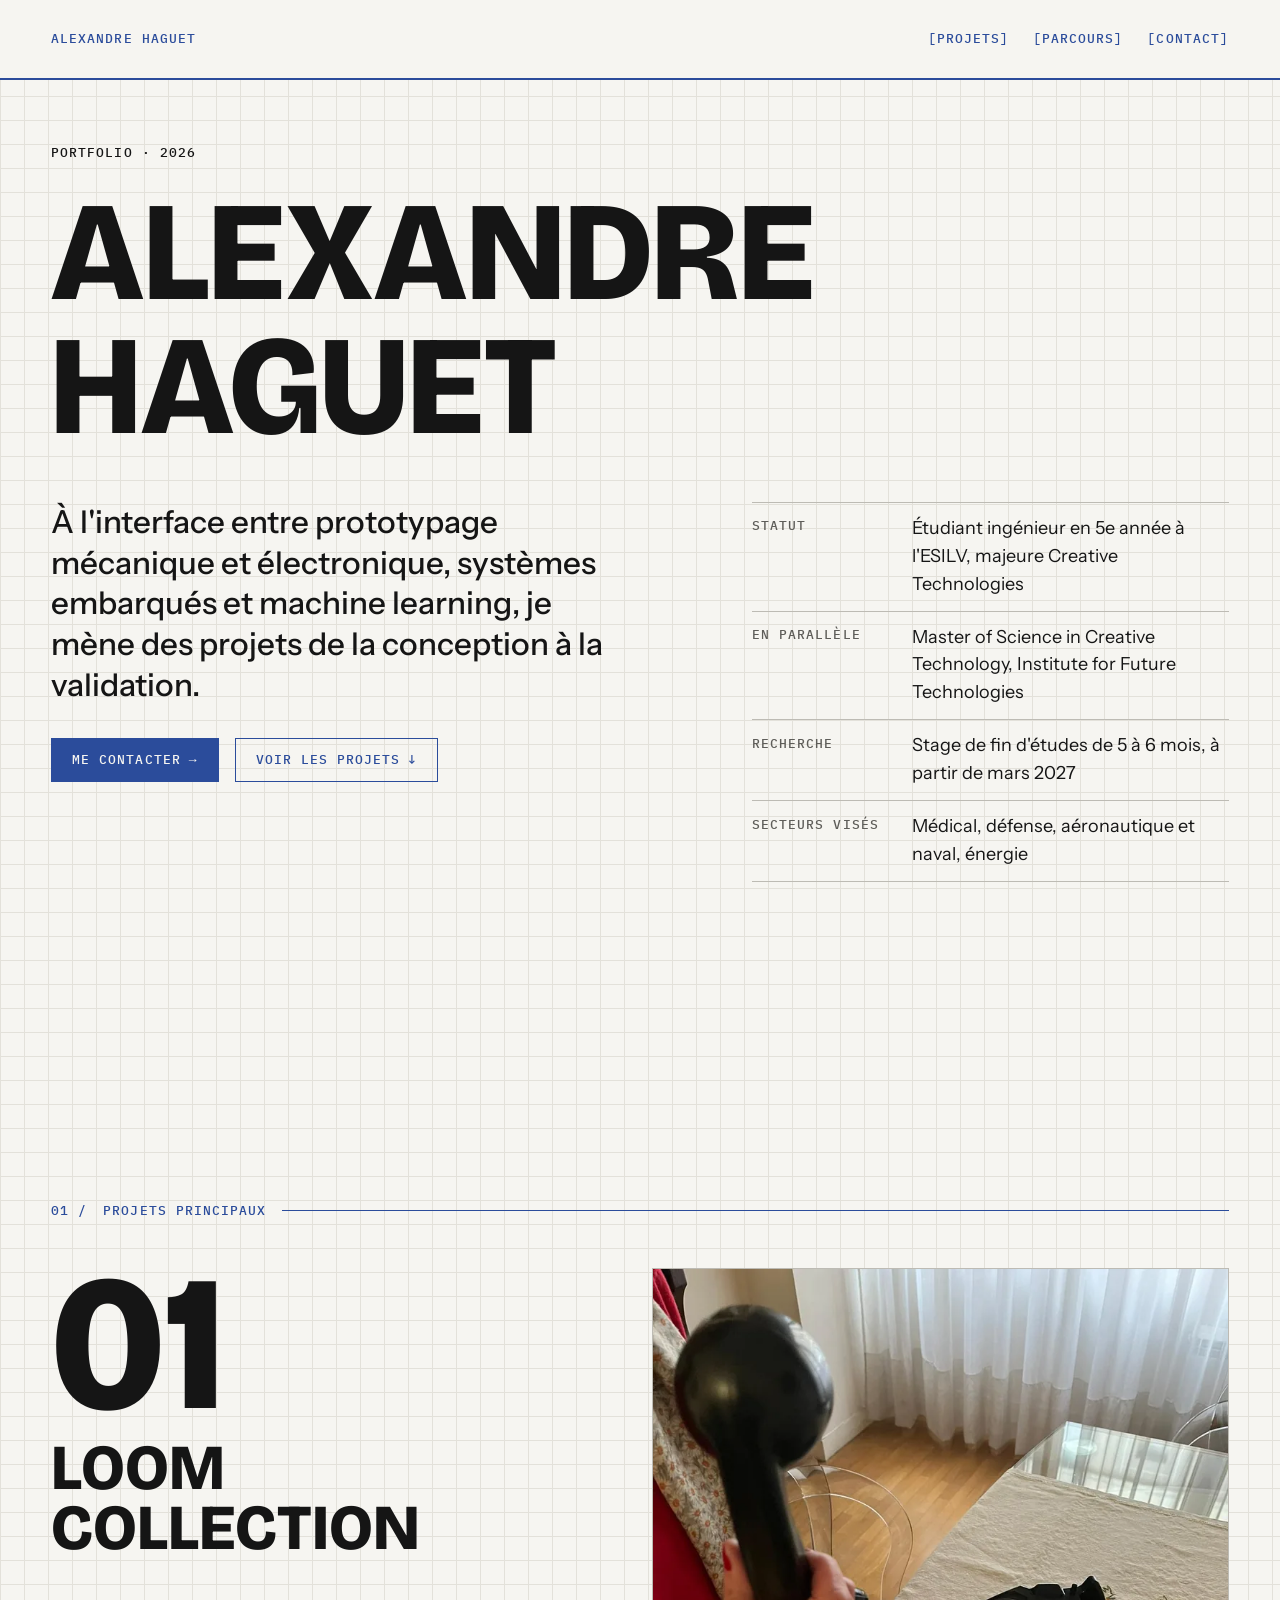
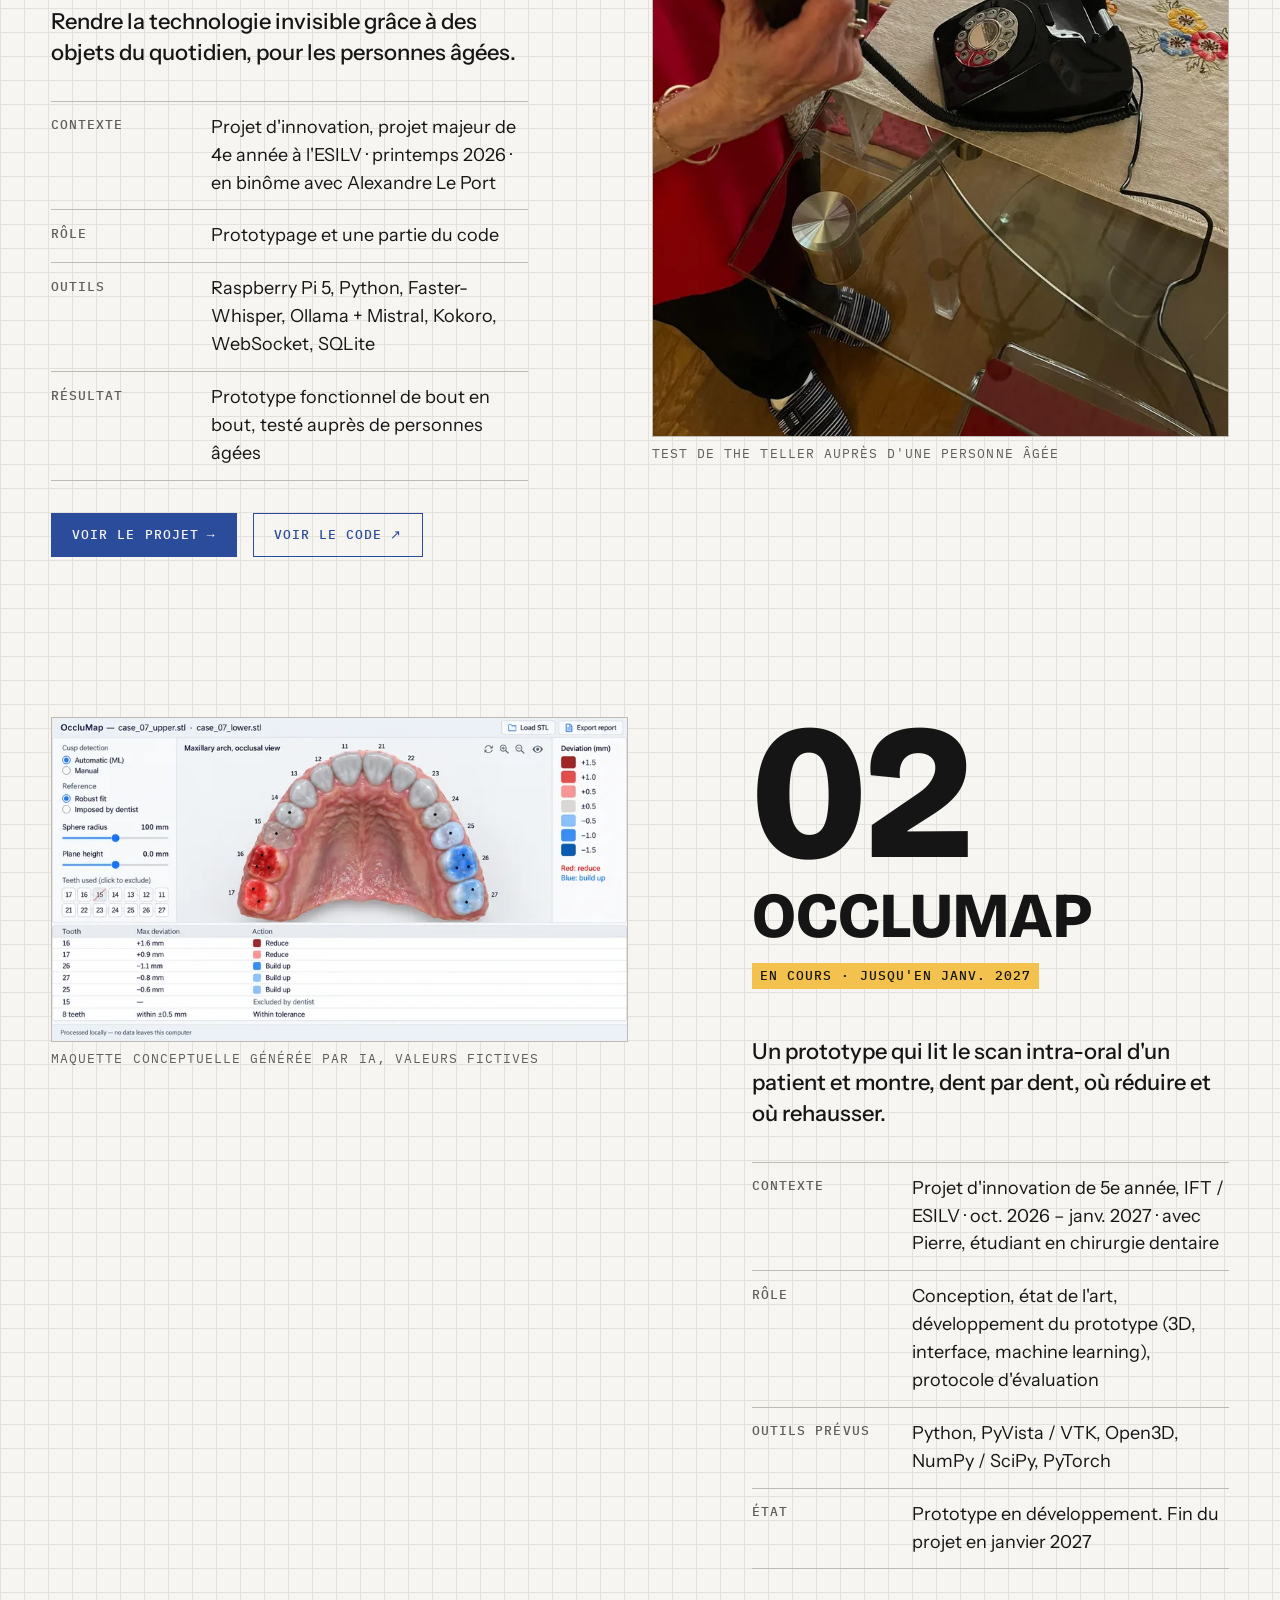
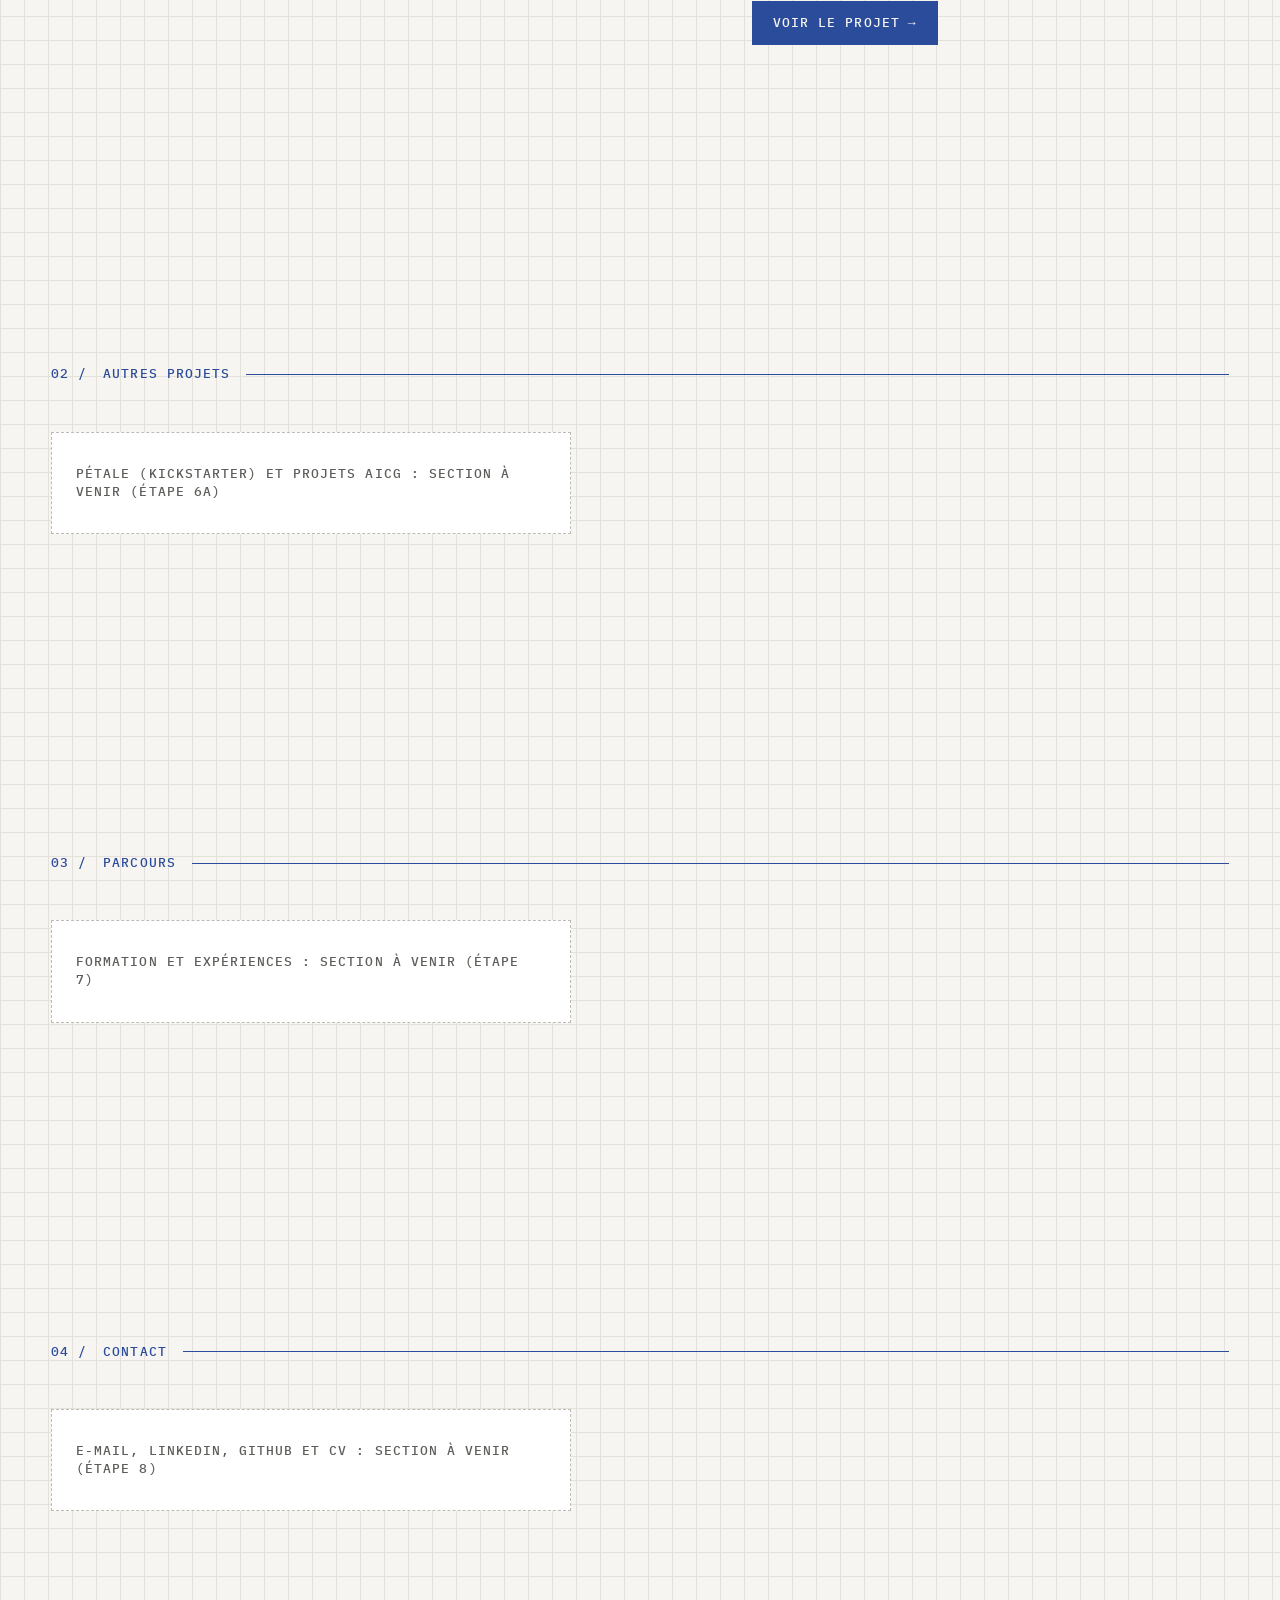
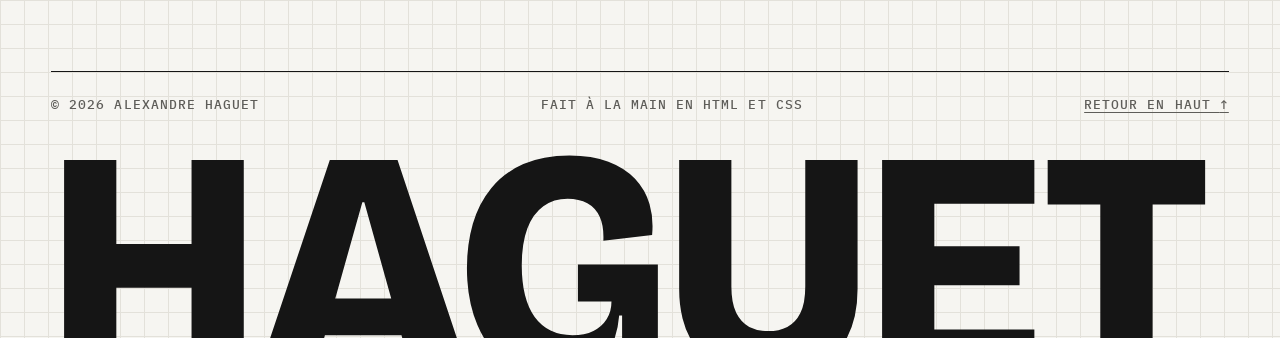
==== site/index.html @ 1260a134 "Étape 5b : vue détaillée des projets principaux (fenêtre, contenu, lien direct) - site/index.html : " ====
<!doctype html>
<html lang="fr">
<head>
  <meta charset="utf-8">
  <!-- Adapte la page à la largeur de l'écran (indispensable sur mobile) -->
  <meta name="viewport" content="width=device-width, initial-scale=1">

  <title>Alexandre Haguet · Portfolio</title>
  <!-- Texte affiché sous le lien dans les résultats de recherche et les partages -->
  <meta name="description" content="Alexandre Haguet, étudiant ingénieur en 5e année à l'ESILV, majeure Creative Technologies. Projets, parcours et contact. Recherche un stage de fin d'études de 5 à 6 mois à partir de mars 2027.">

  <!-- SITE EN CONSTRUCTION : demande aux moteurs de recherche de ne pas
       référencer la page. À RETIRER à l'étape 11 (mise en ligne définitive). -->
  <meta name="robots" content="noindex">

  <!-- Précharge les deux polices visibles en premier pour éviter un saut
       d'affichage. « crossorigin » est obligatoire pour précharger une police. -->
  <link rel="preload" href="fonts/bricolage-grotesque-variable.woff2" as="font" type="font/woff2" crossorigin>
  <link rel="preload" href="fonts/instrument-sans-variable.woff2" as="font" type="font/woff2" crossorigin>

  <!-- Ordre important : base.css définit les variables utilisées par layout.css -->
  <link rel="stylesheet" href="css/base.css">
  <link rel="stylesheet" href="css/layout.css">
  <link rel="stylesheet" href="css/sections.css">

  <!-- Scripts. « defer » : ils s'exécutent une fois la page lue, dans l'ordre
       où ils sont écrits. Les données doivent donc venir avant le script
       qui les utilise. -->
  <script src="data/projets.fr.js" defer></script>
  <script src="js/projets.js" defer></script>
</head>
<body>

  <!-- Premier élément atteint avec la touche Tab : saute directement au contenu -->
  <a class="lien-evitement libelle" href="#contenu">Aller au contenu</a>

  <!-- ===================== En-tête ===================== -->
  <header class="en-tete" id="haut">
    <div class="conteneur en-tete__interieur">
      <a class="en-tete__nom libelle" href="#profil">Alexandre Haguet</a>

      <nav aria-label="Navigation principale">
        <ul class="en-tete__liens" role="list">
          <li><a class="libelle" href="#projets">Projets</a></li>
          <li><a class="libelle" href="#parcours">Parcours</a></li>
          <li><a class="libelle" href="#contact">Contact</a></li>
        </ul>
      </nav>
      <!-- Étape 12 : la bascule FR / EN viendra ici -->
    </div>
  </header>

  <main id="contenu">

    <!-- ===================== 1. Mon profil ===================== -->
    <section class="section section--profil" id="profil" aria-labelledby="titre-profil">
      <div class="conteneur">
        <p class="libelle">Portfolio · 2026</p>
        <h1 class="profil__nom" id="titre-profil">Alexandre<br>Haguet</h1>

        <div class="grille profil__corps">
          <!-- À gauche (sur ordinateur) : accroche et boutons -->
          <div class="profil__texte">
            <!-- Accroche tirée du CV 2026 d'Alexandre -->
            <p class="profil__accroche">
              À l'interface entre prototypage mécanique et électronique, systèmes embarqués et machine learning, je mène des projets de la conception à la validation.
            </p>
            <ul class="profil__actions" role="list">
              <li><a class="bouton bouton--plein libelle" href="#contact">Me contacter <span aria-hidden="true">→</span></a></li>
              <li><a class="bouton libelle" href="#projets">Voir les projets <span aria-hidden="true">↓</span></a></li>
            </ul>
          </div>

          <!-- À droite (sur ordinateur) : l'essentiel en « libellé / valeur ».
               Sources : docs/parcours.md (« Statut actuel ») et CV 2026 pour la
               durée du stage et les secteurs. -->
          <dl class="profil__fiche">
            <div class="fiche__ligne">
              <dt class="libelle">Statut</dt>
              <dd>Étudiant ingénieur en 5e année à l'ESILV, majeure Creative Technologies</dd>
            </div>
            <div class="fiche__ligne">
              <dt class="libelle">En parallèle</dt>
              <dd>Master of Science in Creative Technology, Institute for Future Technologies</dd>
            </div>
            <div class="fiche__ligne">
              <dt class="libelle">Recherche</dt>
              <dd>Stage de fin d'études de 5 à 6 mois, à partir de mars 2027</dd>
            </div>
            <div class="fiche__ligne">
              <dt class="libelle">Secteurs visés</dt>
              <dd>Médical, défense, aéronautique et naval, énergie</dd>
            </div>
          </dl>
        </div>
      </div>
    </section>

    <!-- ===================== 2. Projets principaux ===================== -->
    <section class="section" id="projets" aria-labelledby="titre-projets">
      <div class="conteneur">
        <!-- Le numéro est décoratif : masqué aux lecteurs d'écran -->
        <h2 class="section__titre libelle" id="titre-projets"><span aria-hidden="true">01 /</span> Projets principaux</h2>

        <!-- Les cartes sont créées ici par js/projets.js, à partir de
             data/projets.fr.js. Ne rien écrire à la main dans ce bloc. -->
        <div class="projets-liste" data-projets="principal"></div>

        <!-- Affiché seulement si JavaScript est désactivé -->
        <noscript>
          <p class="a-venir libelle">Les projets s'affichent avec JavaScript. Activez-le pour les voir.</p>
        </noscript>
      </div>
    </section>

    <!-- ===================== 3. Projets secondaires (étapes 6a et 6b) ===================== -->
    <section class="section" id="autres-projets" aria-labelledby="titre-autres-projets">
      <div class="conteneur">
        <h2 class="section__titre libelle" id="titre-autres-projets"><span aria-hidden="true">02 /</span> Autres projets</h2>
        <p class="a-venir libelle">Pétale (Kickstarter) et projets AICG : section à venir (étape 6a)</p>
      </div>
    </section>

    <!-- ===================== 4. Parcours et formation (étape 7) ===================== -->
    <section class="section" id="parcours" aria-labelledby="titre-parcours">
      <div class="conteneur">
        <h2 class="section__titre libelle" id="titre-parcours"><span aria-hidden="true">03 /</span> Parcours</h2>
        <p class="a-venir libelle">Formation et expériences : section à venir (étape 7)</p>
      </div>
    </section>

    <!-- ===================== 5. Contact et réseaux (étape 8) ===================== -->
    <section class="section" id="contact" aria-labelledby="titre-contact">
      <div class="conteneur">
        <h2 class="section__titre libelle" id="titre-contact"><span aria-hidden="true">04 /</span> Contact</h2>
        <p class="a-venir libelle">E-mail, LinkedIn, GitHub et CV : section à venir (étape 8)</p>
      </div>
    </section>

  </main>

  <!-- ===================== Pied de page ===================== -->
  <footer class="pied">
    <div class="conteneur">
      <div class="pied__mentions libelle">
        <p>© 2026 Alexandre Haguet</p>
        <p>Fait à la main en HTML et CSS</p>
        <a href="#haut">Retour en haut <span aria-hidden="true">↑</span></a>
      </div>
      <!-- Nom géant décoratif : aria-hidden le cache aux lecteurs d'écran,
           qui ont déjà lu le nom dans l'en-tête -->
      <p class="pied__nom" aria-hidden="true">Haguet</p>
    </div>
  </footer>

  <!-- ===================== Fenêtre de détail d'un projet =====================
       Élément <dialog> : une fenêtre native du navigateur, ouverte par
       js/projets.js au clic sur « Voir le projet ». Son contenu est rempli
       à partir de data/projets.fr.js. aria-labelledby donne son nom à la
       fenêtre (le titre du projet) pour les lecteurs d'écran. -->
  <dialog class="fenetre" id="fenetre-projet" aria-labelledby="fenetre-titre">
    <div class="fenetre__barre">
      <div class="conteneur fenetre__barre-interieur">
        <p class="libelle" data-fenetre-numero></p>
        <!-- autofocus : le clavier arrive sur ce bouton à l'ouverture -->
        <button class="bouton libelle" type="button" data-fermer autofocus>
          Fermer <span aria-hidden="true">✕</span>
        </button>
      </div>
    </div>
    <div class="conteneur grille fenetre__contenu" data-fenetre-contenu></div>
  </dialog>

</body>
</html>
---- site/css/base.css ----
/* =========================================================================
   base.css — styles globaux du portfolio
   Couleurs, polices, tailles de texte et réglages communs à toute la page.
   Référence : docs/direction-visuelle.md
   ========================================================================= */


/* -------------------------------------------------------------------------
   1. Polices
   Fichiers hébergés avec le site (dossier fonts/), licence SIL OFL.
   « font-display: swap » : le texte s'affiche tout de suite avec une police
   de secours, puis bascule sur la bonne police dès qu'elle est chargée.
   ------------------------------------------------------------------------- */

/* Grands titres. Police « variable » : un seul fichier couvre toutes les
   graisses de 200 (très fin) à 800 (très gras). */
@font-face {
  font-family: "Bricolage Grotesque";
  src: url("../fonts/bricolage-grotesque-variable.woff2") format("woff2");
  font-weight: 200 800;
  font-style: normal;
  font-display: swap;
}

/* Texte courant (variable, graisses 400 à 700). */
@font-face {
  font-family: "Instrument Sans";
  src: url("../fonts/instrument-sans-variable.woff2") format("woff2");
  font-weight: 400 700;
  font-style: normal;
  font-display: swap;
}

@font-face {
  font-family: "Instrument Sans";
  src: url("../fonts/instrument-sans-variable-italic.woff2") format("woff2");
  font-weight: 400 700;
  font-style: italic;
  font-display: swap;
}

/* Libellés, dates, badges (police à chasse fixe, deux graisses). */
@font-face {
  font-family: "IBM Plex Mono";
  src: url("../fonts/ibm-plex-mono-400.woff2") format("woff2");
  font-weight: 400;
  font-style: normal;
  font-display: swap;
}

@font-face {
  font-family: "IBM Plex Mono";
  src: url("../fonts/ibm-plex-mono-500.woff2") format("woff2");
  font-weight: 500;
  font-style: normal;
  font-display: swap;
}


/* -------------------------------------------------------------------------
   2. Variables
   Chaque valeur est définie une seule fois ici, puis réutilisée partout
   avec var(--nom). Pour changer le bleu du site, il suffit de modifier
   --accent.
   ------------------------------------------------------------------------- */

:root {
  /* Couleurs (contrastes vérifiés, voir docs/direction-visuelle.md) */
  --papier: #F6F5F1;       /* fond de page */
  --blanc: #FFFFFF;        /* fond des cartes et des lignes de liste */
  --encre: #151515;        /* titres et texte */
  --gris: #5E5D59;         /* libellés et textes secondaires */
  --quadrillage: #E3E1DA;  /* lignes du fond, décoratif uniquement */
  --bordure: #BDBBB4;      /* contours des cartes */
  --surligneur: #F2C14E;   /* badges « EN COURS », « KICKSTARTER » */
  --accent: #2B4C9B;       /* bleu encre : liens, filets, focus clavier */

  /* Familles de polices, avec des polices de secours si le fichier manque */
  --police-titres: "Bricolage Grotesque", "Arial Narrow", sans-serif;
  --police-texte: "Instrument Sans", system-ui, sans-serif;
  --police-mono: "IBM Plex Mono", "Courier New", monospace;

  /* Tailles de texte.
     clamp(minimum, taille idéale, maximum) : la taille suit la largeur de
     l'écran (unité vw = 1 % de la largeur) sans jamais sortir des bornes.
     Minimum = mobile, maximum = grand écran. */
  --taille-nom: clamp(3.5rem, 11vw, 12rem);           /* 56 → 192 px */
  --taille-numero: clamp(6rem, 15vw, 15rem);          /* 96 → 240 px */
  --taille-titre-projet: clamp(2.25rem, 5vw, 5.5rem); /* 36 → 88 px */
  --taille-texte: clamp(1.0625rem, 1vw + 0.8rem, 1.125rem); /* 17 → 18 px */
  --taille-libelle: 0.8125rem;                        /* 13 px */

  /* Espacements : multiples de 8 px (0.5rem = 8 px) */
  --espace-1: 0.5rem;   /*   8 px */
  --espace-2: 1rem;     /*  16 px */
  --espace-3: 1.5rem;   /*  24 px */
  --espace-4: 2rem;     /*  32 px */
  --espace-6: 3rem;     /*  48 px */
  --espace-8: 4rem;     /*  64 px */
  --espace-section: 6rem; /* 96 px entre les sections sur mobile */

  /* Grille : valeurs mobiles, élargies plus bas pour tablette et ordinateur */
  --colonnes: 4;
  --marge: 1.25rem;     /* 20 px */
  --gouttiere: 1rem;    /* 16 px */
  --largeur-max: 120rem; /* 1920 px : au-delà, le contenu reste centré */

  /* Côté d'un carreau du papier quadrillé */
  --carreau: 24px;
}

/* Tablette (à partir de 640 px de large) */
@media (min-width: 40em) {
  :root {
    --colonnes: 8;
    --marge: 2rem;      /* 32 px */
    --gouttiere: 1.5rem; /* 24 px */
  }
}

/* Ordinateur (à partir de 1024 px de large) */
@media (min-width: 64em) {
  :root {
    --colonnes: 12;
    /* 48 px, puis grandit avec l'écran (4 % de sa largeur) jusqu'à 96 px */
    --marge: clamp(3rem, 4vw, 6rem);
    --espace-section: 10rem; /* 160 px entre les sections */
  }
}


/* -------------------------------------------------------------------------
   3. Remise à zéro
   Les navigateurs ajoutent leurs propres marges et tailles par défaut ;
   on les neutralise pour partir d'une base identique partout.
   ------------------------------------------------------------------------- */

/* La largeur d'un élément inclut ses bordures et son espacement intérieur :
   les calculs de grille restent simples. */
*,
*::before,
*::after {
  box-sizing: border-box;
}

body,
h1, h2, h3, h4,
p, ul, ol, li,
figure, blockquote, dl, dd {
  margin: 0;
}

ul[class],
ol[class] {
  padding: 0;
  list-style: none;
}

img,
picture,
svg,
iframe {
  display: block;
  max-width: 100%;
}

img {
  height: auto;
}


/* -------------------------------------------------------------------------
   4. Page
   ------------------------------------------------------------------------- */

html {
  /* Empêche les téléphones de grossir le texte d'eux-mêmes en mode paysage */
  -webkit-text-size-adjust: 100%;
  text-size-adjust: 100%;
}

/* Défilement doux vers les sections, sauf si le visiteur a demandé à son
   système de réduire les animations. */
@media (prefers-reduced-motion: no-preference) {
  html {
    scroll-behavior: smooth;
  }
}

body {
  min-height: 100vh;
  font-family: var(--police-texte);
  font-size: var(--taille-texte);
  line-height: 1.55;
  color: var(--encre);

  /* Papier quadrillé : deux dégradés d'un pixel de large, répétés tous les
     24 px, l'un vertical et l'autre horizontal. Aucune image à charger. */
  background-color: var(--papier);
  background-image:
    linear-gradient(to right, var(--quadrillage) 1px, transparent 1px),
    linear-gradient(to bottom, var(--quadrillage) 1px, transparent 1px);
  background-size: var(--carreau) var(--carreau);
}

/* Texte sélectionné à la souris : effet surligneur */
::selection {
  background: var(--surligneur);
  color: var(--encre);
}


/* -------------------------------------------------------------------------
   5. Typographie
   ------------------------------------------------------------------------- */

h1, h2, h3 {
  font-family: var(--police-titres);
  font-weight: 700;
  line-height: 0.95;
  text-transform: uppercase;
  /* Ajuste le dessin des lettres à leur taille (option de Bricolage Grotesque) */
  font-optical-sizing: auto;
}

/* Petit texte en capitales à chasse fixe : libellés, dates, badges */
.libelle {
  font-family: var(--police-mono);
  font-size: var(--taille-libelle);
  font-weight: 500;
  line-height: 1.4;
  letter-spacing: 0.08em;
  text-transform: uppercase;
}

/* Lignes de texte limitées à 65 caractères environ, plus agréables à lire */
p {
  max-width: 65ch;
}

a {
  color: var(--accent);
  text-decoration-thickness: 1px;
  text-underline-offset: 0.2em;
}

a:hover {
  text-decoration-thickness: 2px;
}


/* Information manquante, à compléter par Alexandre : surlignée en jaune pour
   qu'on ne puisse pas la rater (règle du projet : jamais d'information
   inventée). box-decoration-break : le surlignage reste propre quand le
   texte passe sur plusieurs lignes. */
.a-completer {
  padding: 0.05em 0.3em;
  background-color: var(--surligneur);
  color: var(--encre);
  font-family: var(--police-mono);
  font-size: 0.75em;
  font-weight: 500;
  -webkit-box-decoration-break: clone;
  box-decoration-break: clone;
}


/* -------------------------------------------------------------------------
   6. Accessibilité
   ------------------------------------------------------------------------- */

/* Contour bien visible autour de l'élément sélectionné au clavier (touche Tab).
   :focus-visible ne s'affiche pas lors d'un clic à la souris. */
:focus-visible {
  outline: 2px solid var(--accent);
  outline-offset: 3px;
}

/* Lien « Aller au contenu » : invisible jusqu'à ce qu'on appuie sur Tab,
   il permet aux utilisateurs du clavier de sauter l'en-tête. */
.lien-evitement {
  position: absolute;
  top: var(--espace-1);
  left: var(--espace-1);
  z-index: 100;
  padding: var(--espace-1) var(--espace-2);
  background: var(--accent);
  color: var(--papier);
  transform: translateY(-200%);
}

.lien-evitement:focus {
  transform: none;
}

/* Masque un élément à l'écran tout en le laissant lisible par les lecteurs
   d'écran (logiciels qui lisent la page à voix haute). */
.visuellement-cache {
  position: absolute;
  width: 1px;
  height: 1px;
  overflow: hidden;
  clip-path: inset(50%);
  white-space: nowrap;
}
---- site/css/layout.css ----
/* =========================================================================
   layout.css — structure de la page
   Conteneur, grille, en-tête, sections et pied de page.
   Les classes suivent le principe « bloc__élément » : .en-tete__nom est
   l'élément « nom » du bloc « en-tete ». On voit tout de suite à quoi
   appartient chaque classe.
   ========================================================================= */


/* -------------------------------------------------------------------------
   1. Conteneur et grille
   ------------------------------------------------------------------------- */

/* Centre le contenu, limite sa largeur à 1440 px et garde des marges sur
   les côtés. */
.conteneur {
  width: 100%;
  max-width: var(--largeur-max);
  margin-inline: auto;
  padding-inline: var(--marge);
}

/* Grille de 4, 8 ou 12 colonnes selon l'écran (voir --colonnes dans base.css).
   minmax(0, 1fr) : colonnes de largeur égale, qui ne débordent jamais même
   si leur contenu est large. Utilisée par les sections à partir de l'étape 4. */
.grille {
  display: grid;
  grid-template-columns: repeat(var(--colonnes), minmax(0, 1fr));
  gap: var(--gouttiere);
}


/* -------------------------------------------------------------------------
   2. En-tête
   ------------------------------------------------------------------------- */

.en-tete {
  /* Fond plein pour masquer le contenu qui passe dessous quand il reste
     collé en haut (ordinateur, voir plus bas). */
  background-color: var(--papier);
  border-bottom: 2px solid var(--accent);
}

/* Mobile : nom sur une ligne, liens sur la suivante */
.en-tete__interieur {
  display: flex;
  flex-wrap: wrap;
  align-items: baseline;
  justify-content: space-between;
  gap: var(--espace-1) var(--espace-3);
  padding-block: var(--espace-2);
}

.en-tete__nom {
  color: var(--accent);
  text-decoration: none;
}

.en-tete__liens {
  display: flex;
  flex-wrap: wrap;
  gap: var(--espace-3);
}

.en-tete__liens a {
  /* Zone cliquable d'au moins 24 px de haut, confortable au doigt */
  display: inline-block;
  padding-block: 0.375rem;
  text-decoration: none;
}

/* Crochets [ ] autour des liens, ajoutés par le CSS pour ne pas encombrer le
   HTML. Le texte après « / » est vide : les lecteurs d'écran ne lisent pas
   les crochets. */
.en-tete__liens a::before {
  content: "[";
  content: "[" / "";
}

.en-tete__liens a::after {
  content: "]";
  content: "]" / "";
}

.en-tete__liens a:hover,
.en-tete__liens a:focus-visible {
  text-decoration: underline;
}

/* Ordinateur : tout sur une ligne, et l'en-tête reste visible en haut de
   l'écran pendant le défilement (position: sticky). */
@media (min-width: 64em) {
  .en-tete {
    position: sticky;
    top: 0;
    z-index: 10;
  }

  .en-tete__interieur {
    padding-block: var(--espace-3);
  }
}


/* -------------------------------------------------------------------------
   3. Sections
   ------------------------------------------------------------------------- */

.section {
  padding-block: var(--espace-section);
}

/* Le profil est la première section : moins d'espace au-dessus */
.section--profil {
  padding-top: var(--espace-8);
}

@media (min-width: 64em) {
  /* Quand un lien de l'en-tête fait défiler la page, la section s'arrête
     sous l'en-tête collé au lieu d'être cachée par lui. */
  .section {
    scroll-margin-top: 5rem;
  }
}

/* Titre de section : petit libellé bleu suivi d'un filet qui occupe le reste
   de la ligne (« 01 / PROJETS PRINCIPAUX ──────── »). */
.section__titre {
  display: flex;
  align-items: center;
  gap: var(--espace-2);
  margin-bottom: var(--espace-6);
  color: var(--accent);
}

.section__titre::after {
  content: "";
  flex: 1;
  border-top: 1px solid var(--accent);
}

/* Emplacement provisoire d'une section pas encore construite */
.a-venir {
  padding: var(--espace-4) var(--espace-3);
  border: 1px dashed var(--bordure);
  background-color: var(--blanc);
  color: var(--gris);
}


/* -------------------------------------------------------------------------
   4. Pied de page
   ------------------------------------------------------------------------- */

.pied {
  /* Coupe le bas du nom géant, comme s'il sortait de la page */
  overflow: hidden;
}

.pied__mentions {
  display: flex;
  flex-wrap: wrap;
  justify-content: space-between;
  gap: var(--espace-1) var(--espace-3);
  padding-block: var(--espace-3);
  border-top: 1px solid var(--encre);
  color: var(--gris);
}

.pied__mentions a {
  color: inherit;
}

/* Nom géant, purement décoratif (masqué aux lecteurs d'écran dans le HTML).
   Sa taille suit la largeur de l'écran pour occuper toute la ligne :
   « HAGUET » en Bricolage Grotesque très gras mesure environ 3,6 fois sa
   taille de police, d'où la division par 3.65 (petite marge de sécurité).
   min() choisit la plus petite des deux valeurs : au-delà de 1440 px de
   large, le nom cesse de grandir, comme le reste du contenu. */
.pied__nom {
  max-width: none;
  margin-bottom: -0.18em; /* coupe légèrement le bas des lettres */
  font-family: var(--police-titres);
  font-size: min(
    calc((100vw - 2 * var(--marge)) / 3.65),
    calc((var(--largeur-max) - 2 * var(--marge)) / 3.65)
  );
  font-weight: 800;
  line-height: 0.8;
  text-transform: uppercase;
  white-space: nowrap;
}
---- site/css/sections.css ----
/* =========================================================================
   sections.css — styles propres à chaque section de la page
   Une partie par section, dans l'ordre de la page.
   Les éléments réutilisables (boutons, fiche « libellé / valeur ») sont
   regroupés au début.
   ========================================================================= */


/* -------------------------------------------------------------------------
   1. Éléments réutilisables
   ------------------------------------------------------------------------- */

/* Bouton : en réalité un lien (<a>) habillé en bouton, puisqu'il mène à un
   autre endroit de la page. Hauteur minimale de 44 px : facile à toucher
   au doigt. */
.bouton {
  display: inline-flex;
  align-items: center;
  gap: var(--espace-1);
  min-height: 2.75rem;
  padding: 0.625rem 1.25rem;
  border: 1px solid var(--accent);
  color: var(--accent);
  text-decoration: none;
  /* Le fond et la couleur changent en douceur au survol */
  transition: background-color 0.15s, color 0.15s;
}

.bouton:hover {
  background-color: var(--accent);
  color: var(--papier);
}

/* Variante pleine, pour l'action principale */
.bouton--plein {
  background-color: var(--accent);
  color: var(--papier);
}

.bouton--plein:hover {
  border-color: var(--encre);
  background-color: var(--encre);
}

@media (prefers-reduced-motion: reduce) {
  .bouton {
    transition: none;
  }
}

/* Badge surligné en jaune (« EN COURS », « KICKSTARTER »…).
   L'information est écrite en toutes lettres : la couleur n'est qu'un
   repère visuel en plus, jamais le seul moyen de la comprendre. */
.badge {
  display: inline-block;
  padding: 0.25rem 0.5rem;
  background-color: var(--surligneur);
  color: var(--encre);
}

/* Fiche « libellé / valeur » (inspirée des métadonnées de huyml).
   En HTML, c'est une liste de définitions : <dl> contient des paires
   <dt> (le libellé) / <dd> (la valeur), ce que les lecteurs d'écran
   annoncent correctement. Chaque paire est enveloppée dans un <div>
   pour pouvoir tracer un filet entre les lignes. */
.fiche__ligne {
  display: grid;
  gap: 0.125rem;
  padding-block: 0.75rem;
  border-top: 1px solid var(--bordure);
}

.fiche__ligne:last-child {
  border-bottom: 1px solid var(--bordure);
}

.fiche__ligne dt {
  color: var(--gris);
}

/* À partir de la tablette : libellé à gauche, valeur à droite */
@media (min-width: 40em) {
  .fiche__ligne {
    grid-template-columns: 9rem 1fr;
    gap: var(--espace-2);
  }

  /* Aligne le petit libellé sur la première ligne du texte de la valeur */
  .fiche__ligne dt {
    padding-top: 0.2em;
  }
}


/* -------------------------------------------------------------------------
   2. Mon profil
   ------------------------------------------------------------------------- */

/* Nom en très grand : la première impression */
.profil__nom {
  margin-block: var(--espace-3) var(--espace-6);
  font-size: var(--taille-nom);
  font-weight: 800;
}

/* Mobile : accroche puis fiche, l'une sous l'autre (chaque bloc occupe
   toutes les colonnes : de la première, 1, à la dernière, -1). */
.profil__texte,
.profil__fiche {
  grid-column: 1 / -1;
}

.profil__corps {
  row-gap: var(--espace-6);
}

/* Ordinateur : accroche sur les colonnes 1 à 6, fiche sur les colonnes 8 à 12
   (la colonne 7 reste vide pour aérer). */
@media (min-width: 64em) {
  .profil__texte {
    grid-column: 1 / span 6;
  }

  .profil__fiche {
    grid-column: 8 / -1;
  }
}

/* Phrase d'accroche : plus grande que le texte courant, lignes courtes */
.profil__accroche {
  max-width: 32ch;
  font-size: clamp(1.375rem, 1rem + 1.2vw, 2rem); /* 22 → 32 px */
  font-weight: 500;
  line-height: 1.3;
}

.profil__actions {
  display: flex;
  flex-wrap: wrap;
  gap: var(--espace-2);
  margin-top: var(--espace-4);
}


/* -------------------------------------------------------------------------
   3. Projets principaux
   Les cartes sont créées par js/projets.js ; chaque carte (.projet) est une
   grille de 4, 8 ou 12 colonnes (classe .grille).
   ------------------------------------------------------------------------- */

/* Grand espace entre les deux projets */
.projets-liste {
  display: grid;
  row-gap: var(--espace-8);
}

@media (min-width: 64em) {
  .projets-liste {
    row-gap: var(--espace-section);
  }
}

/* Mobile et tablette : en-tête, visuel puis détails, l'un sous l'autre */
.projet {
  row-gap: var(--espace-4);
}

.projet__entete,
.projet__visuel,
.projet__corps {
  grid-column: 1 / -1;
}

/* Ordinateur : texte sur 5 colonnes, visuel sur 6, une colonne vide entre.
   grid-row place l'en-tête sur la 1re ligne, les détails sur la 2e, et le
   visuel sur les deux à la fois (span 2), à côté du texte. */
@media (min-width: 64em) {
  /* 1re ligne (en-tête) à sa hauteur naturelle ; si le visuel est plus haut
     que le texte, la hauteur en trop va à la 2e ligne (1fr), sous les
     détails, au lieu de creuser un vide entre le titre et la phrase. */
  .projet {
    grid-template-rows: auto 1fr;
    row-gap: var(--espace-6);
  }

  .projet__entete {
    grid-column: 1 / span 5;
    grid-row: 1;
  }

  .projet__corps {
    grid-column: 1 / span 5;
    grid-row: 2;
  }

  .projet__visuel {
    grid-column: 7 / -1;
    grid-row: 1 / span 2;
    align-self: start;
  }

  /* Un projet sur deux (le 2e, le 4e…) inverse les côtés pour donner du
     rythme : visuel à gauche, texte à droite. */
  .projet:nth-child(even) .projet__entete,
  .projet:nth-child(even) .projet__corps {
    grid-column: 8 / -1;
  }

  .projet:nth-child(even) .projet__visuel {
    grid-column: 1 / span 6;
  }
}

/* Très grand numéro (« 01 »), comme les projets numérotés de huyml */
.projet__numero {
  font-family: var(--police-titres);
  font-size: var(--taille-numero);
  font-weight: 800;
  line-height: 0.8;
}

.projet__titre {
  margin-top: var(--espace-2);
  font-size: var(--taille-titre-projet);
  font-weight: 800;
}

.projet__entete .badge {
  margin-top: var(--espace-2);
}

.projet__phrase {
  margin-bottom: var(--espace-4);
  font-size: clamp(1.1875rem, 1rem + 0.5vw, 1.375rem); /* 19 → 22 px */
  font-weight: 500;
  line-height: 1.4;
}

.projet__liens {
  display: flex;
  flex-wrap: wrap;
  gap: var(--espace-2);
  margin-top: var(--espace-4);
}

/* Visuel (cartes et fenêtre de détail) : image pleine largeur, bordée d'un
   filet comme une photo collée */
.visuel__cadre {
  border: 1px solid var(--bordure);
  background-color: var(--blanc);
}

.visuel__cadre img {
  width: 100%;
}

/* Variante pour une petite image : posée au centre d'un fond blanc, à sa
   taille réelle (jamais agrandie, pour rester nette). */
.visuel--fond-blanc .visuel__cadre {
  display: flex;
  justify-content: center;
  padding: var(--espace-6) var(--espace-3);
}

.visuel--fond-blanc .visuel__cadre img {
  width: auto;
}

.visuel__legende {
  margin-top: var(--espace-1);
  color: var(--gris);
  font-weight: 400;
}


/* -------------------------------------------------------------------------
   4. Fenêtre de détail d'un projet (<dialog>, remplie par js/projets.js)
   ------------------------------------------------------------------------- */

/* La fenêtre occupe tout l'écran et défile seule. Le navigateur donne par
   défaut une petite boîte centrée avec une bordure : on annule tout cela. */
.fenetre {
  width: 100%;
  height: 100%;
  max-width: none;
  max-height: none;
  margin: 0;
  padding: 0 0 var(--espace-section);
  border: 0;
  overflow-y: auto;
  color: var(--encre);
  /* Même papier quadrillé que la page (voir body dans base.css) */
  background-color: var(--papier);
  background-image:
    linear-gradient(to right, var(--quadrillage) 1px, transparent 1px),
    linear-gradient(to bottom, var(--quadrillage) 1px, transparent 1px);
  background-size: var(--carreau) var(--carreau);
}

/* Voile derrière la fenêtre, visible un instant à l'ouverture */
.fenetre::backdrop {
  background-color: rgb(21 21 21 / 0.4);
}

/* Pendant que la fenêtre est ouverte, la page derrière ne défile plus.
   :has() : « la page qui contient une fenêtre ouverte ». */
html:has(.fenetre[open]) {
  overflow: hidden;
}

/* Barre du haut, toujours visible : numéro du projet et bouton Fermer */
.fenetre__barre {
  position: sticky;
  top: 0;
  z-index: 1;
  background-color: var(--papier);
  border-bottom: 2px solid var(--accent);
}

.fenetre__barre-interieur {
  display: flex;
  align-items: center;
  justify-content: space-between;
  gap: var(--espace-2);
  padding-block: var(--espace-2);
  color: var(--accent);
}

.fenetre__contenu {
  padding-top: var(--espace-6);
  row-gap: var(--espace-8);
}

/* Mobile : résumé puis sections ; ordinateur : résumé sur 4 colonnes à
   gauche, sections sur 7 colonnes à droite (comme la vue projet de huyml). */
.detail__resume,
.detail__sections {
  grid-column: 1 / -1;
}

@media (min-width: 64em) {
  .detail__resume {
    grid-column: 1 / span 4;
  }

  .detail__sections {
    grid-column: 6 / -1;
  }
}

.detail__resume .badge {
  margin-top: var(--espace-2);
}

.detail__resume .projet__phrase {
  margin-top: var(--espace-3);
}

/* Avertissement (ex. « ce n'est pas un dispositif médical ») */
.detail__mention {
  margin-top: var(--espace-3);
  padding: var(--espace-2);
  border-left: 3px solid var(--accent);
  background-color: var(--blanc);
  font-size: 0.9375rem;
}

/* Espacements : grand espace entre les sections, plus petit entre les blocs */
.detail__section + .detail__section {
  margin-top: var(--espace-section);
}

.detail__section .section__titre {
  margin-bottom: var(--espace-4);
}

.detail__section > * + * {
  margin-top: var(--espace-4);
}

/* Listes à puces, puces de la couleur d'accent */
.detail__liste {
  padding-left: 1.25em;
}

.detail__liste li + li {
  margin-top: 0.4em;
}

.detail__liste li::marker {
  color: var(--accent);
}

/* Chiffres clés : autant de colonnes que la place le permet (14rem minimum
   chacune), sans media query */
.detail__chiffres {
  display: grid;
  grid-template-columns: repeat(auto-fit, minmax(14rem, 1fr));
  gap: var(--espace-4);
}

.chiffre {
  padding-top: var(--espace-2);
  border-top: 1px solid var(--encre);
}

.chiffre__valeur {
  font-family: var(--police-titres);
  font-size: clamp(3rem, 6vw, 5rem);
  font-weight: 800;
  line-height: 1;
}

.chiffre__texte {
  margin-top: var(--espace-1);
}

.chiffre__source {
  margin-top: var(--espace-1);
  color: var(--gris);
  font-weight: 400;
}

/* Étapes numérotées : numéro bleu à gauche, texte à droite */
.detail__etapes {
  display: grid;
  gap: var(--espace-2);
}

.etape {
  display: grid;
  grid-template-columns: 3.5rem 1fr;
  gap: var(--espace-2);
  padding-top: var(--espace-2);
  border-top: 1px solid var(--bordure);
}

.etape__numero {
  font-family: var(--police-titres);
  font-size: 2rem;
  font-weight: 800;
  line-height: 1;
  color: var(--accent);
}

.etape__titre {
  margin-bottom: 0.25rem;
  color: var(--accent);
}

/* Petits encadrés côte à côte (gamme d'objets, forces / limites…) */
.detail__cartes {
  display: grid;
  grid-template-columns: repeat(auto-fit, minmax(15rem, 1fr));
  gap: var(--espace-2);
}

.mini-carte {
  padding: var(--espace-3);
  border: 1px solid var(--bordure);
  background-color: var(--blanc);
}

.mini-carte > * + * {
  margin-top: var(--espace-2);
}

.mini-carte__titre {
  font-family: var(--police-titres);
  font-size: 1.375rem;
  font-weight: 800;
  line-height: 1.1;
  text-transform: uppercase;
}

/* Schéma d'architecture : blocs l'un sous l'autre sur mobile, côte à côte
   à partir de la tablette avec la liaison au milieu */
.detail__schema {
  display: grid;
  gap: var(--espace-2);
}

@media (min-width: 40em) {
  .detail__schema {
    grid-template-columns: 1fr auto 1fr;
    align-items: center;
  }
}

.schema__bloc {
  height: 100%;
  padding: var(--espace-3);
  border: 1px solid var(--encre);
  background-color: var(--blanc);
}

.schema__titre {
  color: var(--accent);
}

.schema__sous-titre {
  margin-block: 0.25rem var(--espace-2);
  font-weight: 600;
}

.schema__liaison {
  text-align: center;
  color: var(--accent);
}

/* Sources en bas de section */
.detail__sources {
  padding-top: var(--espace-2);
  border-top: 1px solid var(--bordure);
}

.detail__sources .detail__liste {
  margin-top: var(--espace-1);
  font-size: 0.9375rem;
}
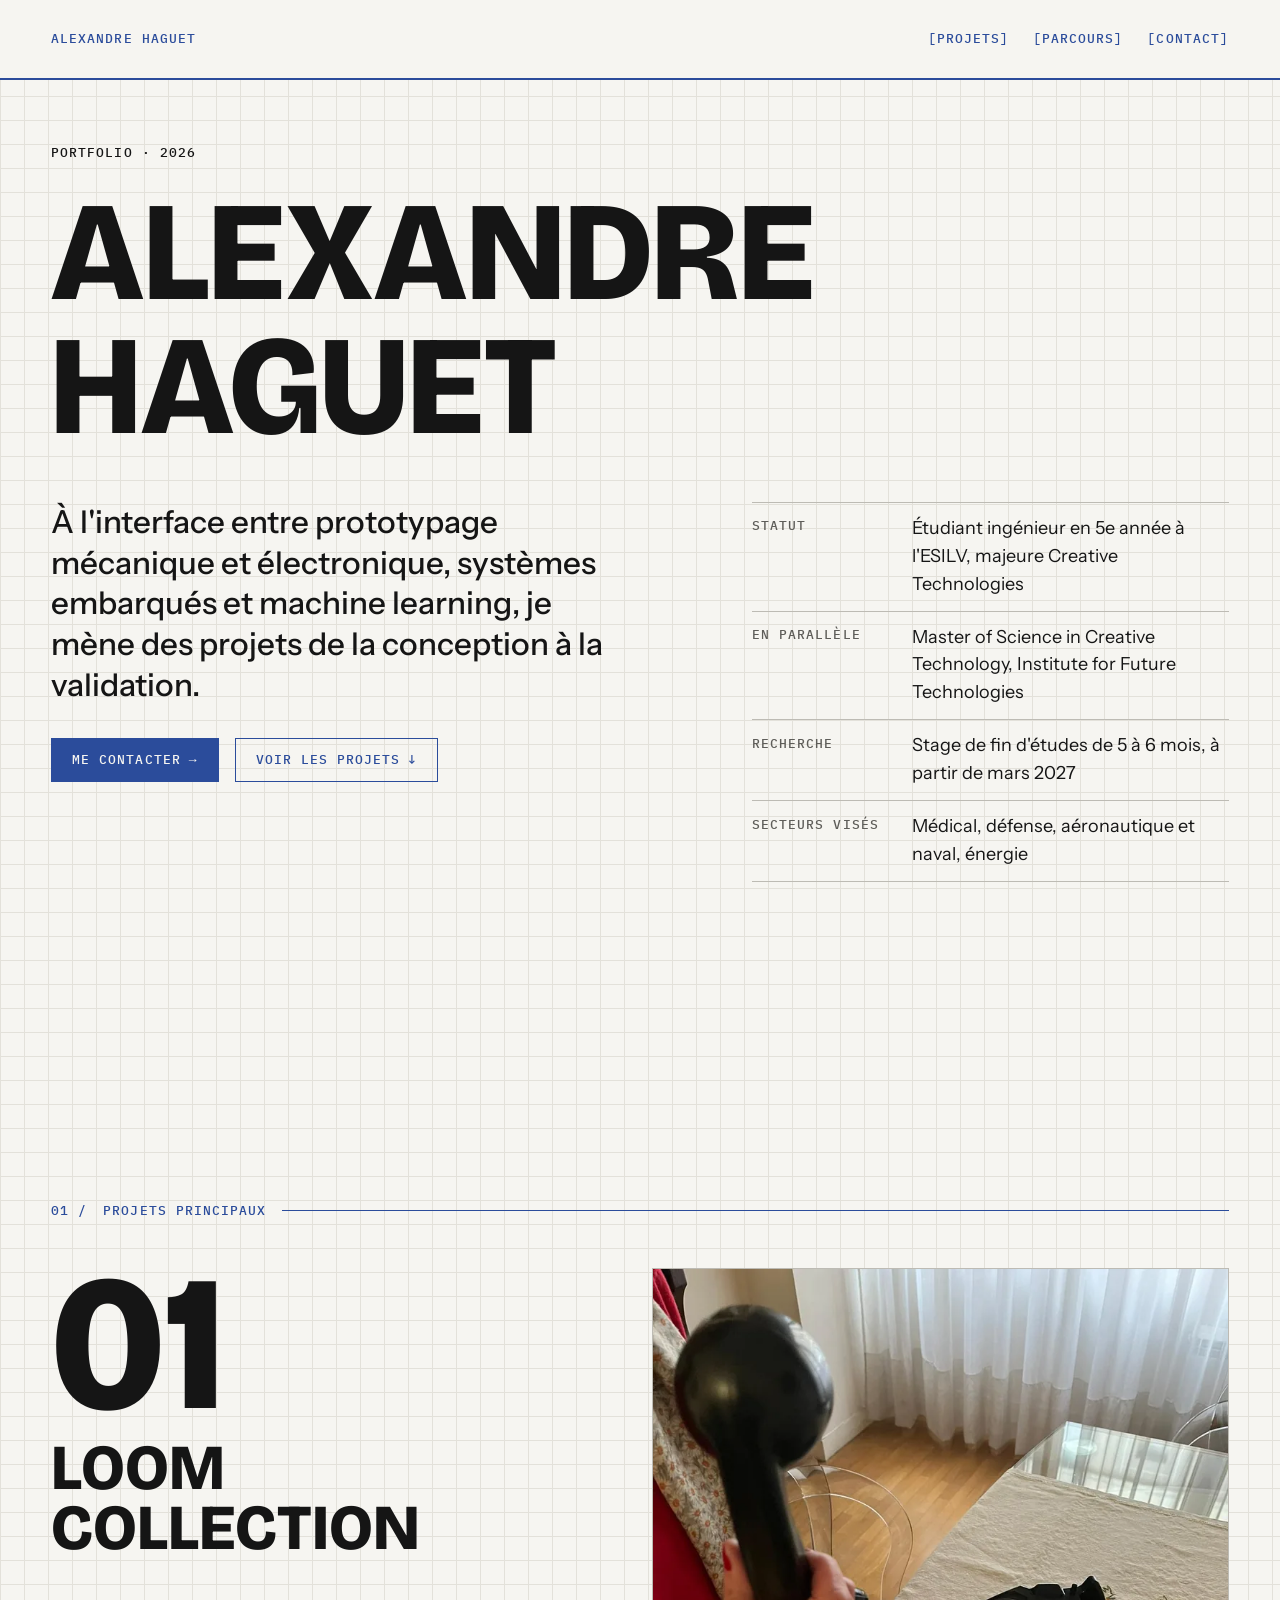
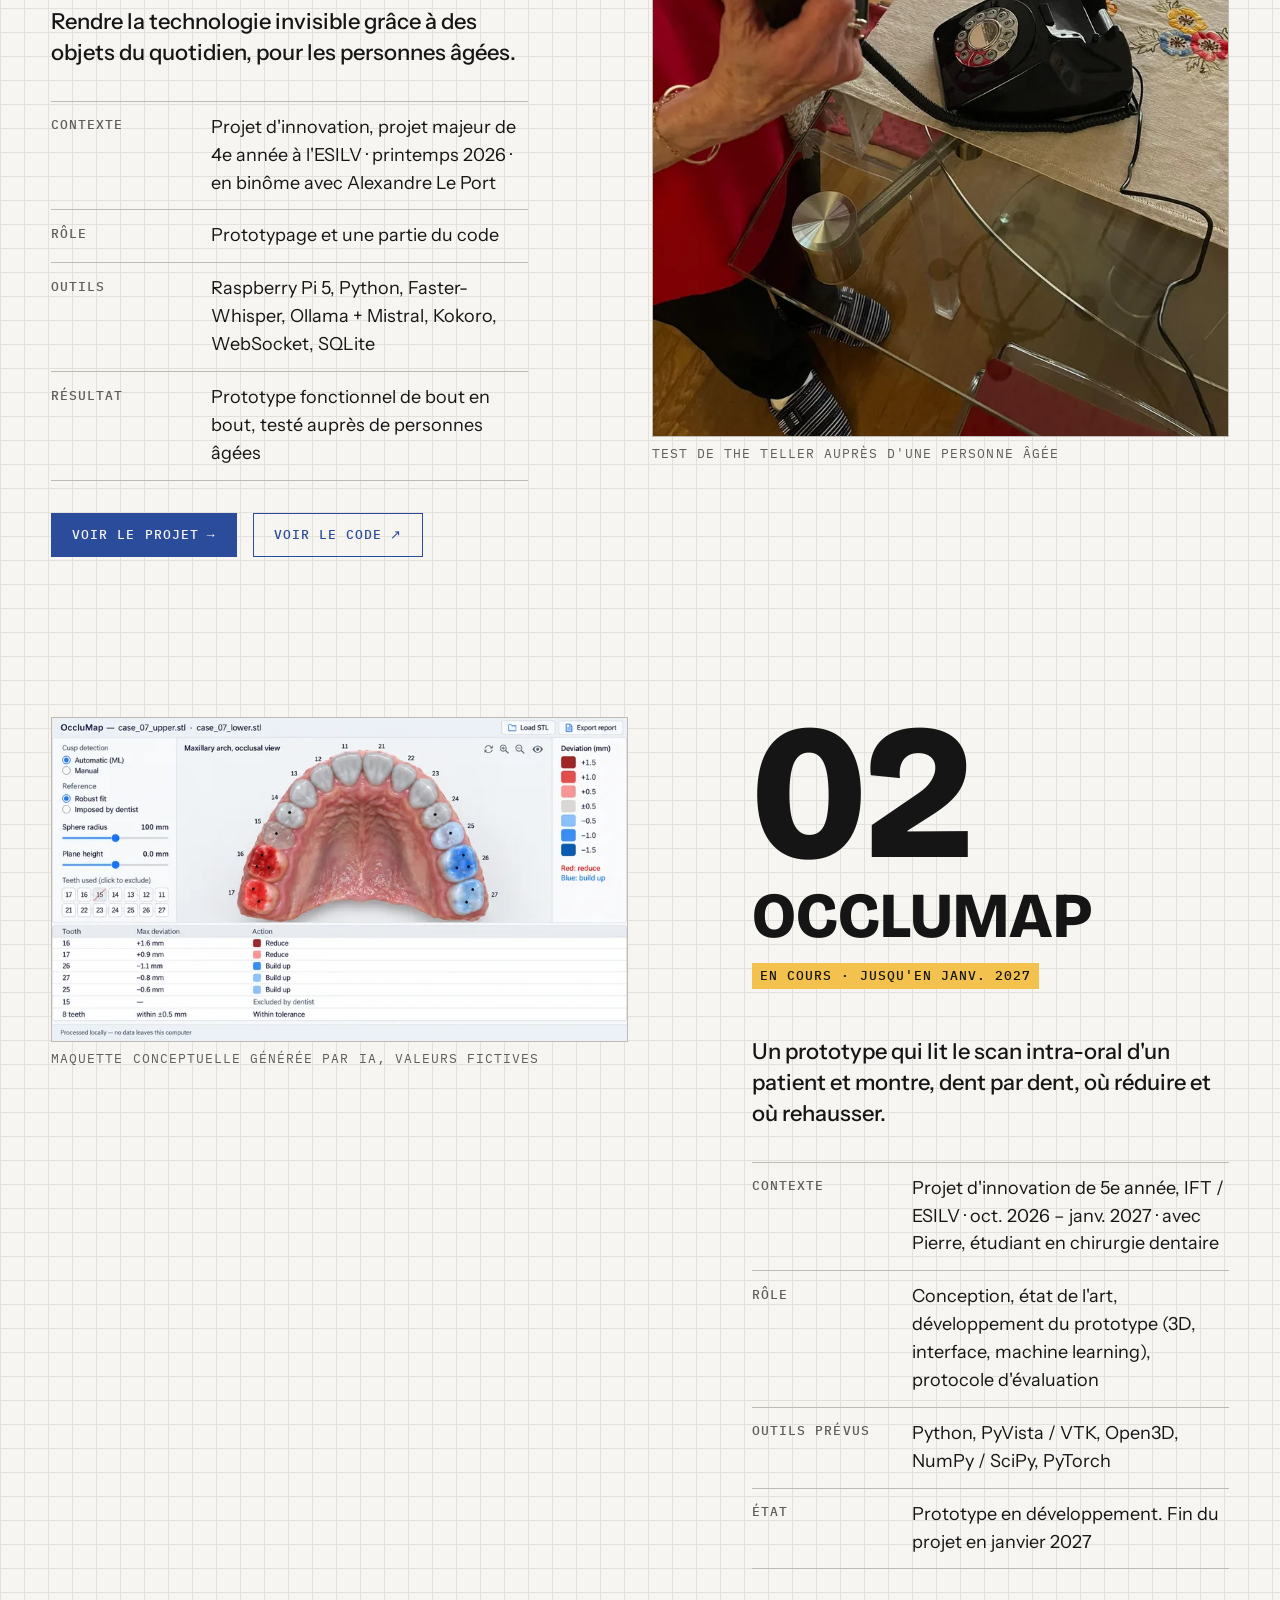
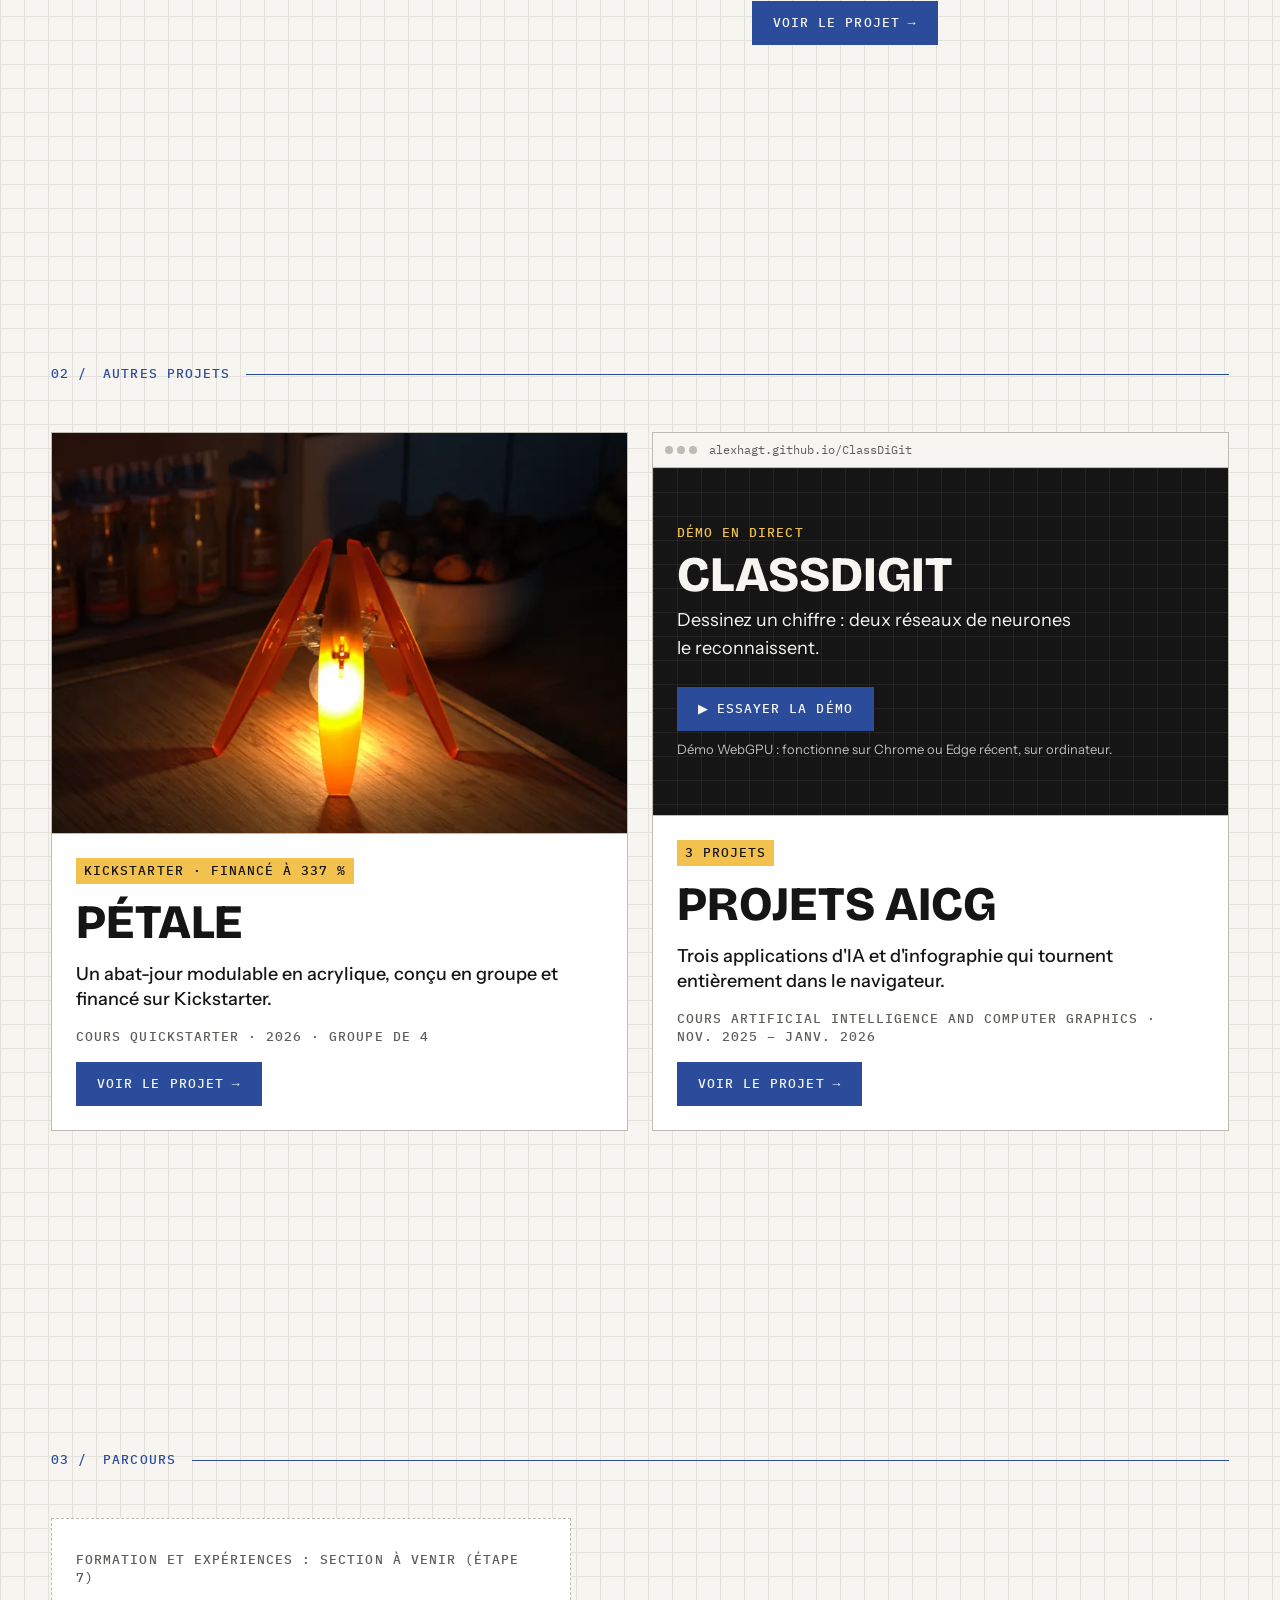
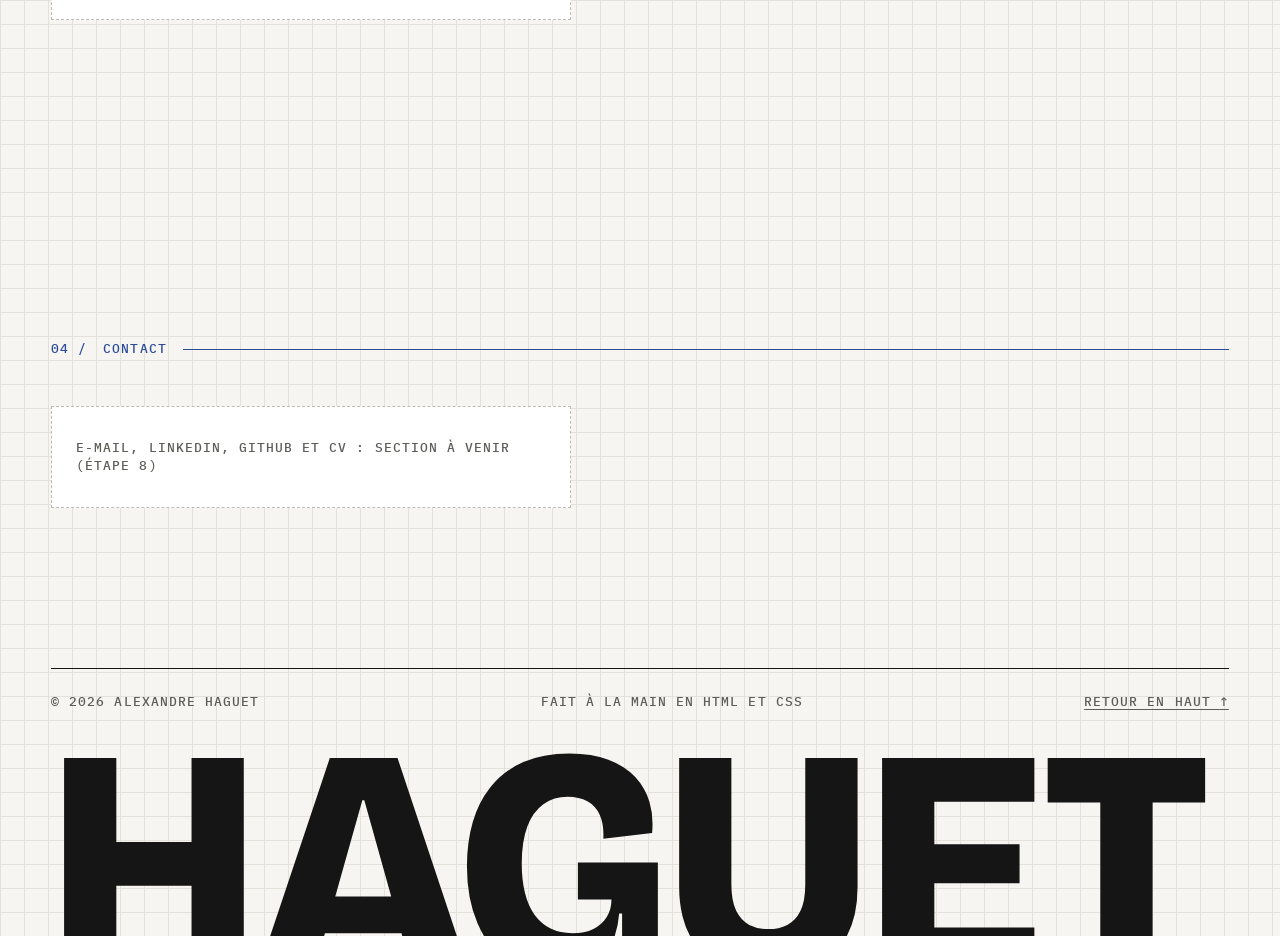
==== commit 017f08ab: "Étape 6a : cartes des projets secondaires (Pétale, AICG, stage caché) - Cartes compactes cliquables," ====
--- a/site/index.html
+++ b/site/index.html
@@ -113,11 +113,18 @@
       </div>
     </section>
 
-    <!-- ===================== 3. Projets secondaires (étapes 6a et 6b) ===================== -->
+    <!-- ===================== 3. Projets secondaires ===================== -->
     <section class="section" id="autres-projets" aria-labelledby="titre-autres-projets">
       <div class="conteneur">
         <h2 class="section__titre libelle" id="titre-autres-projets"><span aria-hidden="true">02 /</span> Autres projets</h2>
-        <p class="a-venir libelle">Pétale (Kickstarter) et projets AICG : section à venir (étape 6a)</p>
+
+        <!-- Cartes créées par js/projets.js (projets « secondaire » de
+             data/projets.fr.js). Ne rien écrire à la main dans ce bloc. -->
+        <div class="cartes-liste" data-projets="secondaire"></div>
+
+        <noscript>
+          <p class="a-venir libelle">Les projets s'affichent avec JavaScript. Activez-le pour les voir.</p>
+        </noscript>
       </div>
     </section>
 
--- a/site/css/sections.css
+++ b/site/css/sections.css
@@ -270,6 +270,237 @@
   margin-top: var(--espace-1);
   color: var(--gris);
   font-weight: 400;
+}
+
+
+/* -------------------------------------------------------------------------
+   3b. Projets secondaires (cartes compactes créées par js/projets.js)
+   ------------------------------------------------------------------------- */
+
+/* 1 colonne sur mobile, 2 à partir de la tablette, 3 sur ordinateur s'il
+   y a au moins 3 cartes. :has(> :nth-child(3)) se lit « la liste qui a un
+   3e enfant » : la mise en page s'adapte seule quand on affiche le stage. */
+.cartes-liste {
+  display: grid;
+  gap: var(--gouttiere);
+}
+
+/* minmax(0, 1fr) : colonnes toujours égales, même si un long mot du titre
+   voudrait en élargir une (1fr seul laisse le contenu imposer sa largeur). */
+@media (min-width: 40em) {
+  .cartes-liste {
+    grid-template-columns: repeat(2, minmax(0, 1fr));
+  }
+}
+
+@media (min-width: 64em) {
+  .cartes-liste:has(> :nth-child(3)) {
+    grid-template-columns: repeat(3, minmax(0, 1fr));
+  }
+}
+
+/* Carte blanche. position: relative sert de repère au bouton étiré
+   (voir .carte__bouton::after). */
+.carte {
+  position: relative;
+  display: flex;
+  flex-direction: column;
+  border: 1px solid var(--bordure);
+  background-color: var(--blanc);
+  transition: border-color 0.15s;
+}
+
+.carte:hover {
+  border-color: var(--encre);
+}
+
+/* Visuel en haut, au format 3:2 au minimum. Si l'aperçu de démo a besoin
+   de plus de hauteur (écran étroit), il s'agrandit au lieu d'être coupé.
+   Dans une rangée, les cartes ont la même hauteur : flex-grow donne la
+   hauteur en trop au visuel, pour que les textes des cartes voisines
+   commencent au même niveau. */
+.carte__visuel {
+  display: grid;
+  aspect-ratio: 3 / 2;
+  flex: 1 0 auto;
+  border-bottom: 1px solid var(--bordure);
+}
+
+/* La photo remplit tout le cadre ; object-fit: cover la recadre si besoin,
+   sans la déformer. position: absolute : la photo suit la taille du cadre
+   au lieu de l'imposer. */
+.carte__visuel .visuel__cadre {
+  position: relative;
+  overflow: hidden;
+  border: 0;
+}
+
+.carte__visuel img {
+  position: absolute;
+  inset: 0;
+  height: 100%;
+  object-fit: cover;
+}
+
+/* margin-top: auto (sur le bouton) le pousse en bas du corps */
+.carte__corps {
+  display: flex;
+  flex-direction: column;
+  align-items: flex-start;
+  gap: var(--espace-2);
+  padding: var(--espace-3);
+}
+
+/* hyphens: auto : un mot trop long pour la carte est coupé avec un tiret,
+   selon les règles du français (lang="fr" dans index.html) ;
+   overflow-wrap : sécurité si le navigateur ne sait pas couper les mots. */
+.carte__titre {
+  font-size: clamp(2rem, 1.4rem + 2vw, 3.25rem); /* 32 → 52 px */
+  font-weight: 800;
+  hyphens: auto;
+  overflow-wrap: break-word;
+}
+
+/* Cartes plus étroites quand il y en a 3 par rangée : titres plus petits */
+@media (min-width: 64em) {
+  .cartes-liste:has(> :nth-child(3)) .carte__titre {
+    font-size: clamp(1.75rem, 2.4vw, 3.25rem); /* 28 → 52 px */
+  }
+}
+
+.carte__phrase {
+  font-size: 1.125rem;
+  font-weight: 500;
+  line-height: 1.4;
+}
+
+.carte__contexte {
+  color: var(--gris);
+}
+
+.carte__bouton {
+  margin-top: auto;
+}
+
+/* « Bouton étiré » : un rectangle invisible accroché au bouton recouvre
+   toute la carte. Un clic n'importe où sur la carte ouvre donc le projet,
+   tout en gardant un seul vrai bouton pour le clavier et les lecteurs
+   d'écran. */
+.carte__bouton::after {
+  content: "";
+  position: absolute;
+  inset: 0;
+}
+
+/* Bloc gris à la place d'un visuel manquant */
+.visuel-manquant {
+  display: grid;
+  place-items: center;
+  padding: var(--espace-3);
+  background-color: var(--quadrillage);
+  color: var(--gris);
+  text-align: center;
+}
+
+/* Aperçu de démo : une fenêtre de navigateur dessinée en CSS, avec un
+   écran sombre quadrillé (rappel du papier de la page). */
+.demo-apercu {
+  display: flex;
+  flex-direction: column;
+  background-color: var(--encre);
+  color: var(--papier);
+}
+
+.demo-apercu__barre {
+  display: flex;
+  align-items: center;
+  gap: var(--espace-2);
+  padding: 0.5rem 0.75rem;
+  background-color: var(--papier);
+  border-bottom: 1px solid var(--bordure);
+  color: var(--gris);
+  font-family: var(--police-mono);
+  font-size: 0.75rem;
+}
+
+/* Les trois pastilles de la fenêtre : un seul rond, recopié deux fois à
+   droite par box-shadow */
+.demo-apercu__points {
+  flex-shrink: 0;
+  width: 0.5rem;
+  height: 0.5rem;
+  margin-right: 1.25rem;
+  border-radius: 50%;
+  background-color: var(--bordure);
+  box-shadow: 0.75rem 0 var(--bordure), 1.5rem 0 var(--bordure);
+}
+
+/* Adresse trop longue : coupée avec « … » au lieu de passer à la ligne */
+.demo-apercu__adresse {
+  overflow: hidden;
+  white-space: nowrap;
+  text-overflow: ellipsis;
+}
+
+.demo-apercu__ecran {
+  display: flex;
+  flex-direction: column;
+  align-items: flex-start;
+  justify-content: center;
+  flex: 1;
+  gap: var(--espace-1);
+  padding: var(--espace-3);
+  background-image:
+    linear-gradient(to right, rgb(255 255 255 / 0.06) 1px, transparent 1px),
+    linear-gradient(to bottom, rgb(255 255 255 / 0.06) 1px, transparent 1px);
+  background-size: var(--carreau) var(--carreau);
+}
+
+.demo-apercu__etiquette {
+  color: var(--surligneur);
+}
+
+.demo-apercu__nom {
+  font-family: var(--police-titres);
+  font-size: clamp(2rem, 1.5rem + 2vw, 3.5rem);
+  font-weight: 800;
+  line-height: 1;
+  text-transform: uppercase;
+}
+
+.demo-apercu__texte {
+  max-width: 34ch;
+}
+
+/* Le bouton de la démo passe au-dessus du bouton étiré de la carte :
+   un clic dessus lance la démo au lieu d'ouvrir la fenêtre du projet. */
+.demo-apercu__bouton {
+  position: relative;
+  z-index: 1;
+  margin-top: var(--espace-2);
+}
+
+/* Sur fond sombre, le survol « encre » du bouton plein serait invisible */
+.demo-apercu__bouton:hover {
+  border-color: var(--papier);
+  background-color: var(--papier);
+  color: var(--encre);
+}
+
+/* Contour de focus clavier en jaune : le bleu se verrait mal sur l'écran sombre */
+.demo-apercu__bouton:focus-visible {
+  outline-color: var(--surligneur);
+}
+
+.demo-apercu__note {
+  font-size: 0.8125rem;
+  opacity: 0.75;
+}
+
+@media (prefers-reduced-motion: reduce) {
+  .carte {
+    transition: none;
+  }
 }
 
 
@@ -365,11 +596,57 @@
   font-size: 0.9375rem;
 }
 
+/* Sommaire (fenêtre qui regroupe plusieurs projets, ex. AICG) */
+.detail__sommaire {
+  margin-top: var(--espace-4);
+}
+
+.detail__sommaire-liste {
+  margin-top: var(--espace-1);
+  border-top: 1px solid var(--bordure);
+}
+
+.detail__sommaire li {
+  border-bottom: 1px solid var(--bordure);
+}
+
+/* Lien sur toute la largeur, 44 px de haut minimum : facile à toucher */
+.detail__sommaire a {
+  display: flex;
+  align-items: center;
+  min-height: 2.75rem;
+  padding-block: 0.5rem;
+  color: var(--accent);
+  font-weight: 600;
+  text-decoration: none;
+}
+
+.detail__sommaire a::before {
+  content: "→";
+  margin-right: var(--espace-1);
+}
+
+.detail__sommaire a:hover {
+  text-decoration: underline;
+}
+
 /* Espacements : grand espace entre les sections, plus petit entre les blocs */
 .detail__section + .detail__section {
   margin-top: var(--espace-section);
 }
 
+/* Quand le sommaire fait défiler jusqu'à une section, on garde de la place
+   au-dessus pour la barre « Fermer », qui reste collée en haut. */
+.detail__section {
+  scroll-margin-top: 5rem;
+}
+
+/* Le titre reçoit le focus après un clic dans le sommaire : pas de contour
+   (il n'est pas cliquable), le défilement suffit à montrer où l'on est. */
+.detail__section .section__titre:focus {
+  outline: none;
+}
+
 .detail__section .section__titre {
   margin-bottom: var(--espace-4);
 }
@@ -378,9 +655,12 @@
   margin-top: var(--espace-4);
 }
 
-/* Listes à puces, puces de la couleur d'accent */
-.detail__liste {
+/* Listes à puces, puces de la couleur d'accent. list-style rétablit les
+   puces, retirées par défaut sur les listes à classe (voir base.css) ;
+   « ul.detail__liste » est plus précis que « ul[class] », donc prioritaire. */
+ul.detail__liste {
   padding-left: 1.25em;
+  list-style: disc;
 }
 
 .detail__liste li + li {
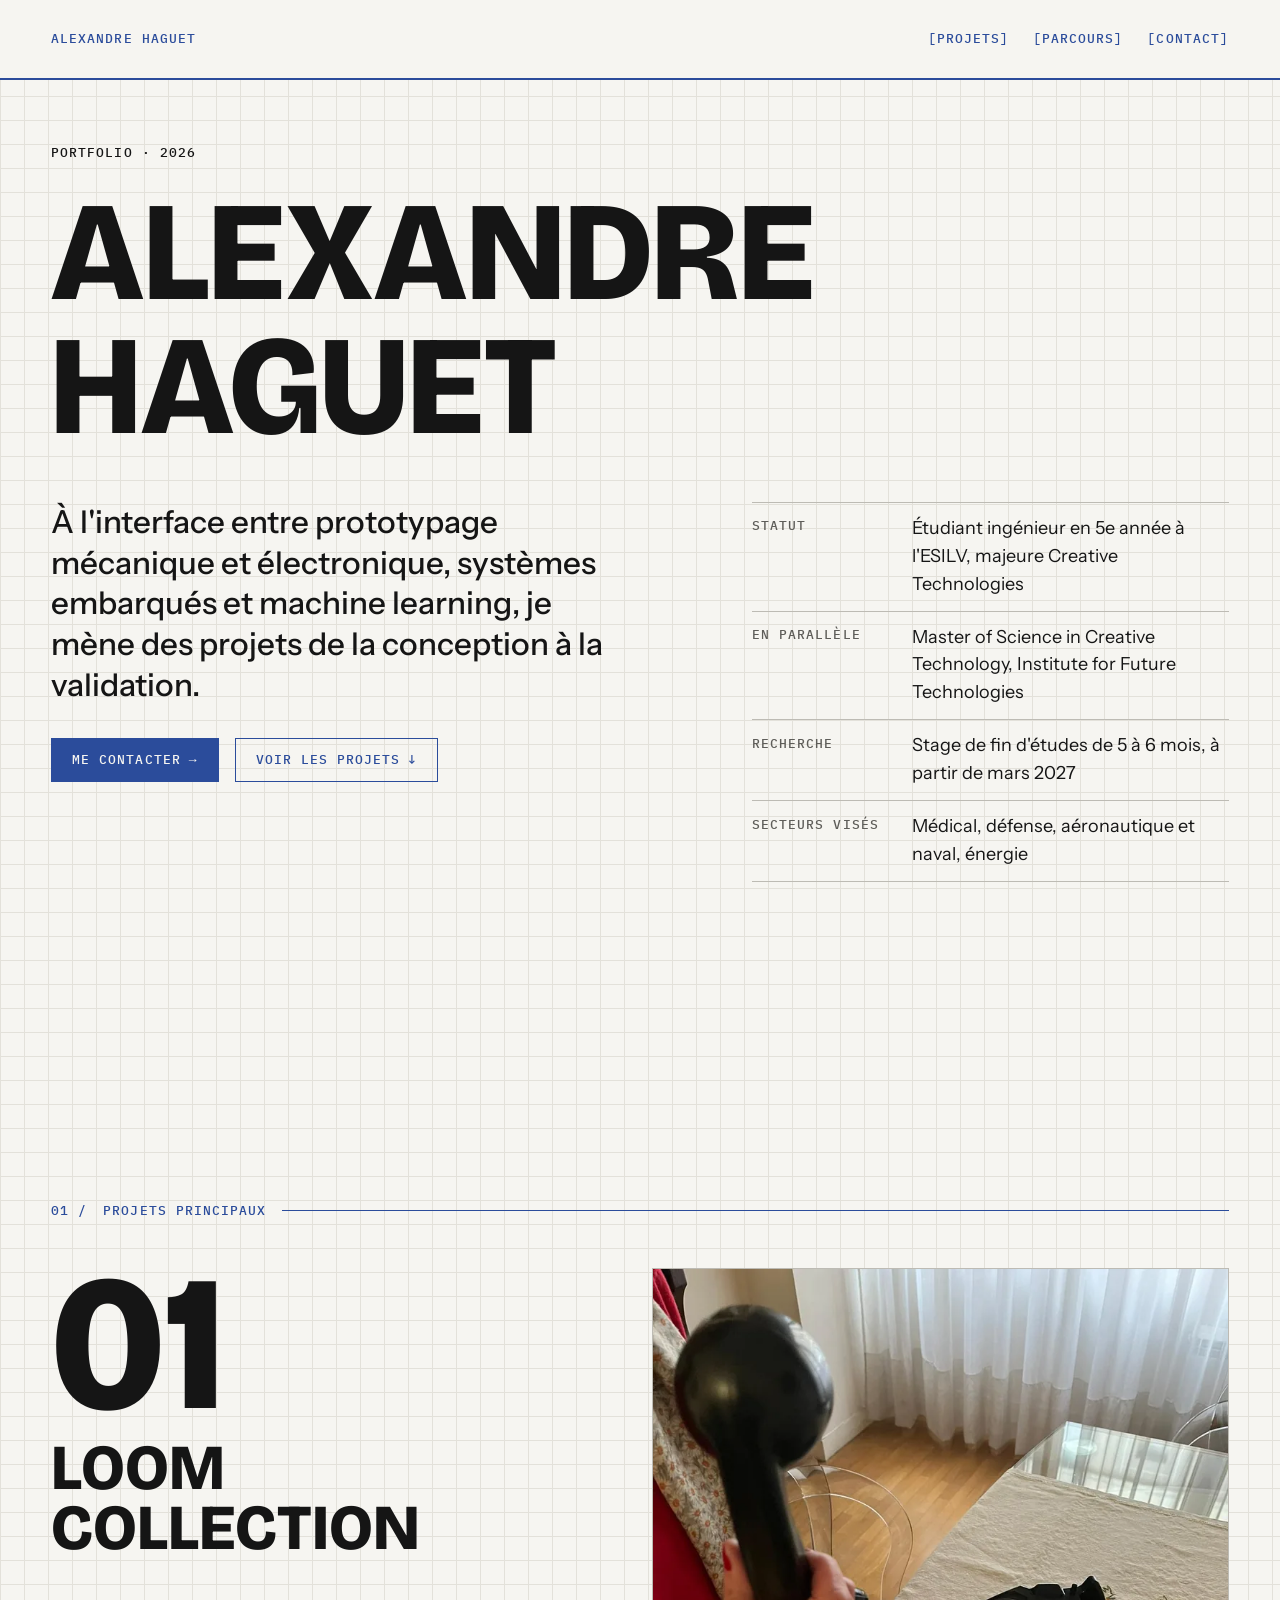
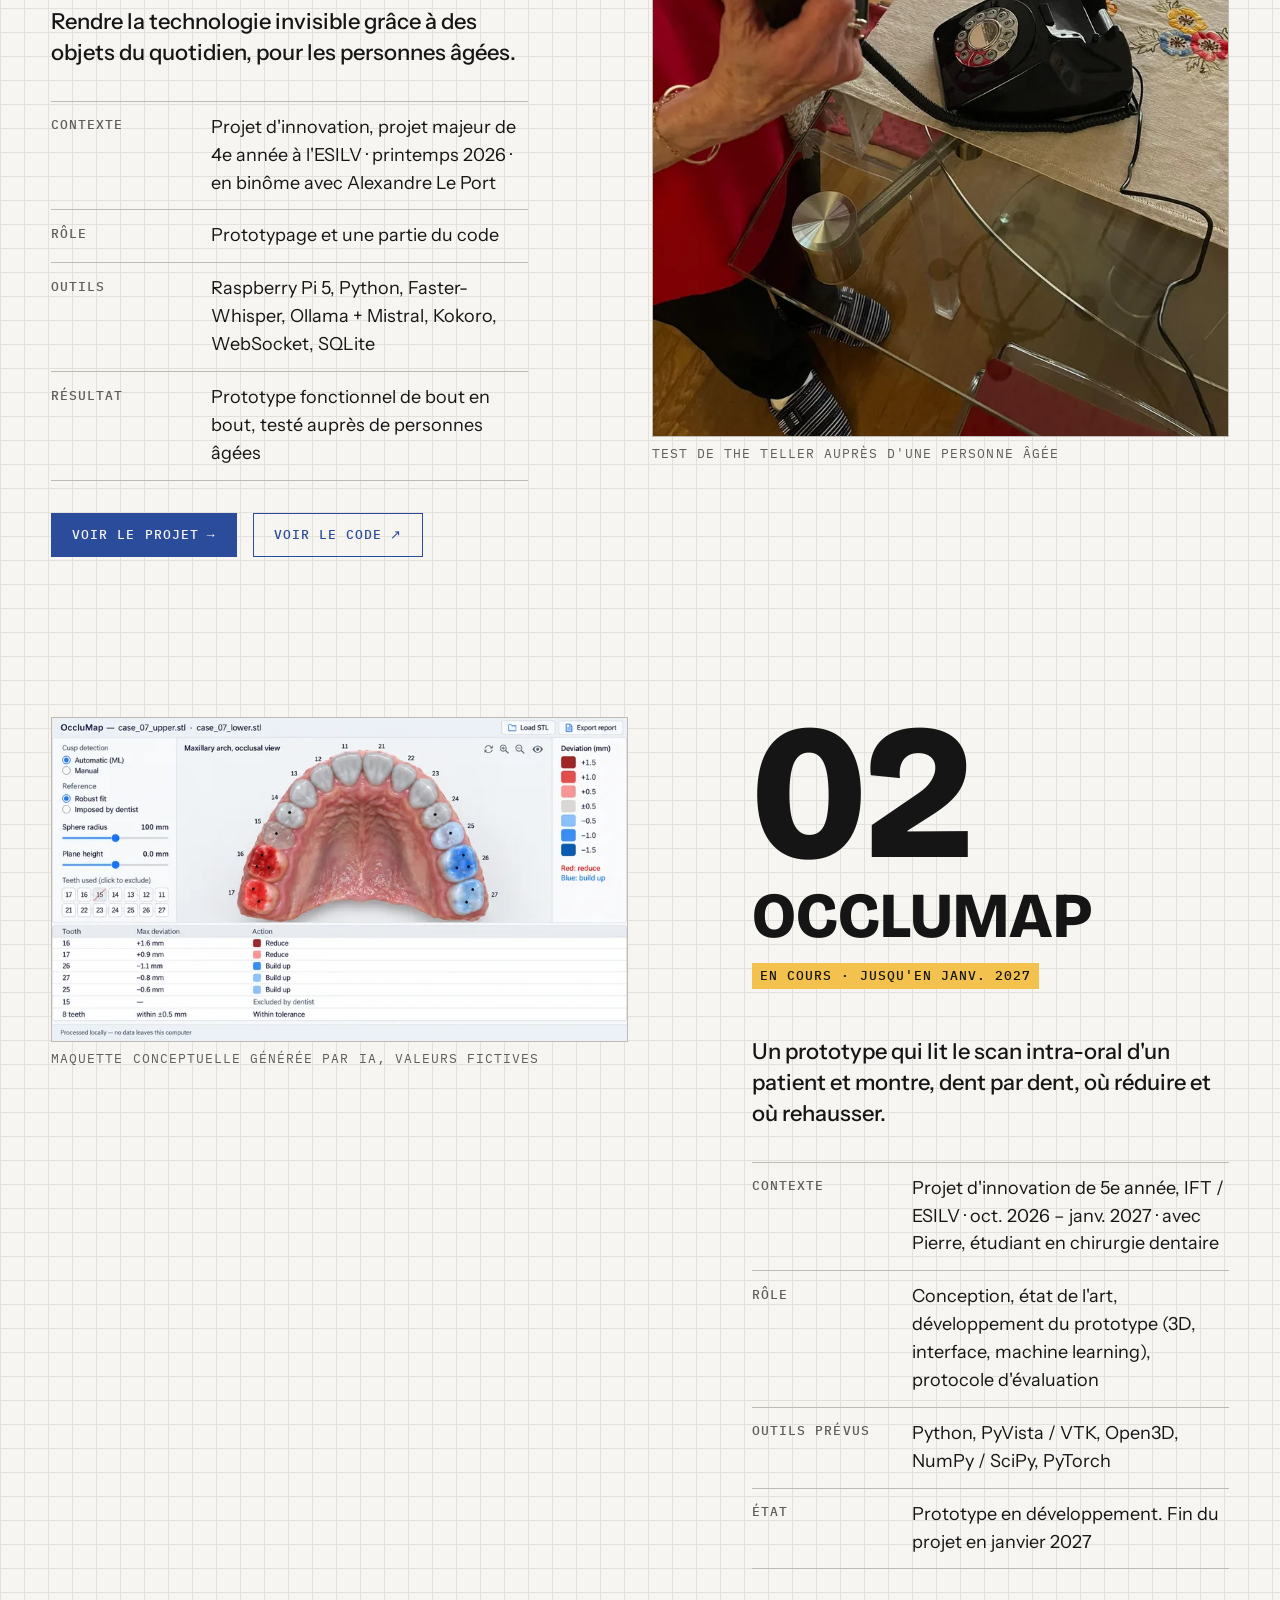
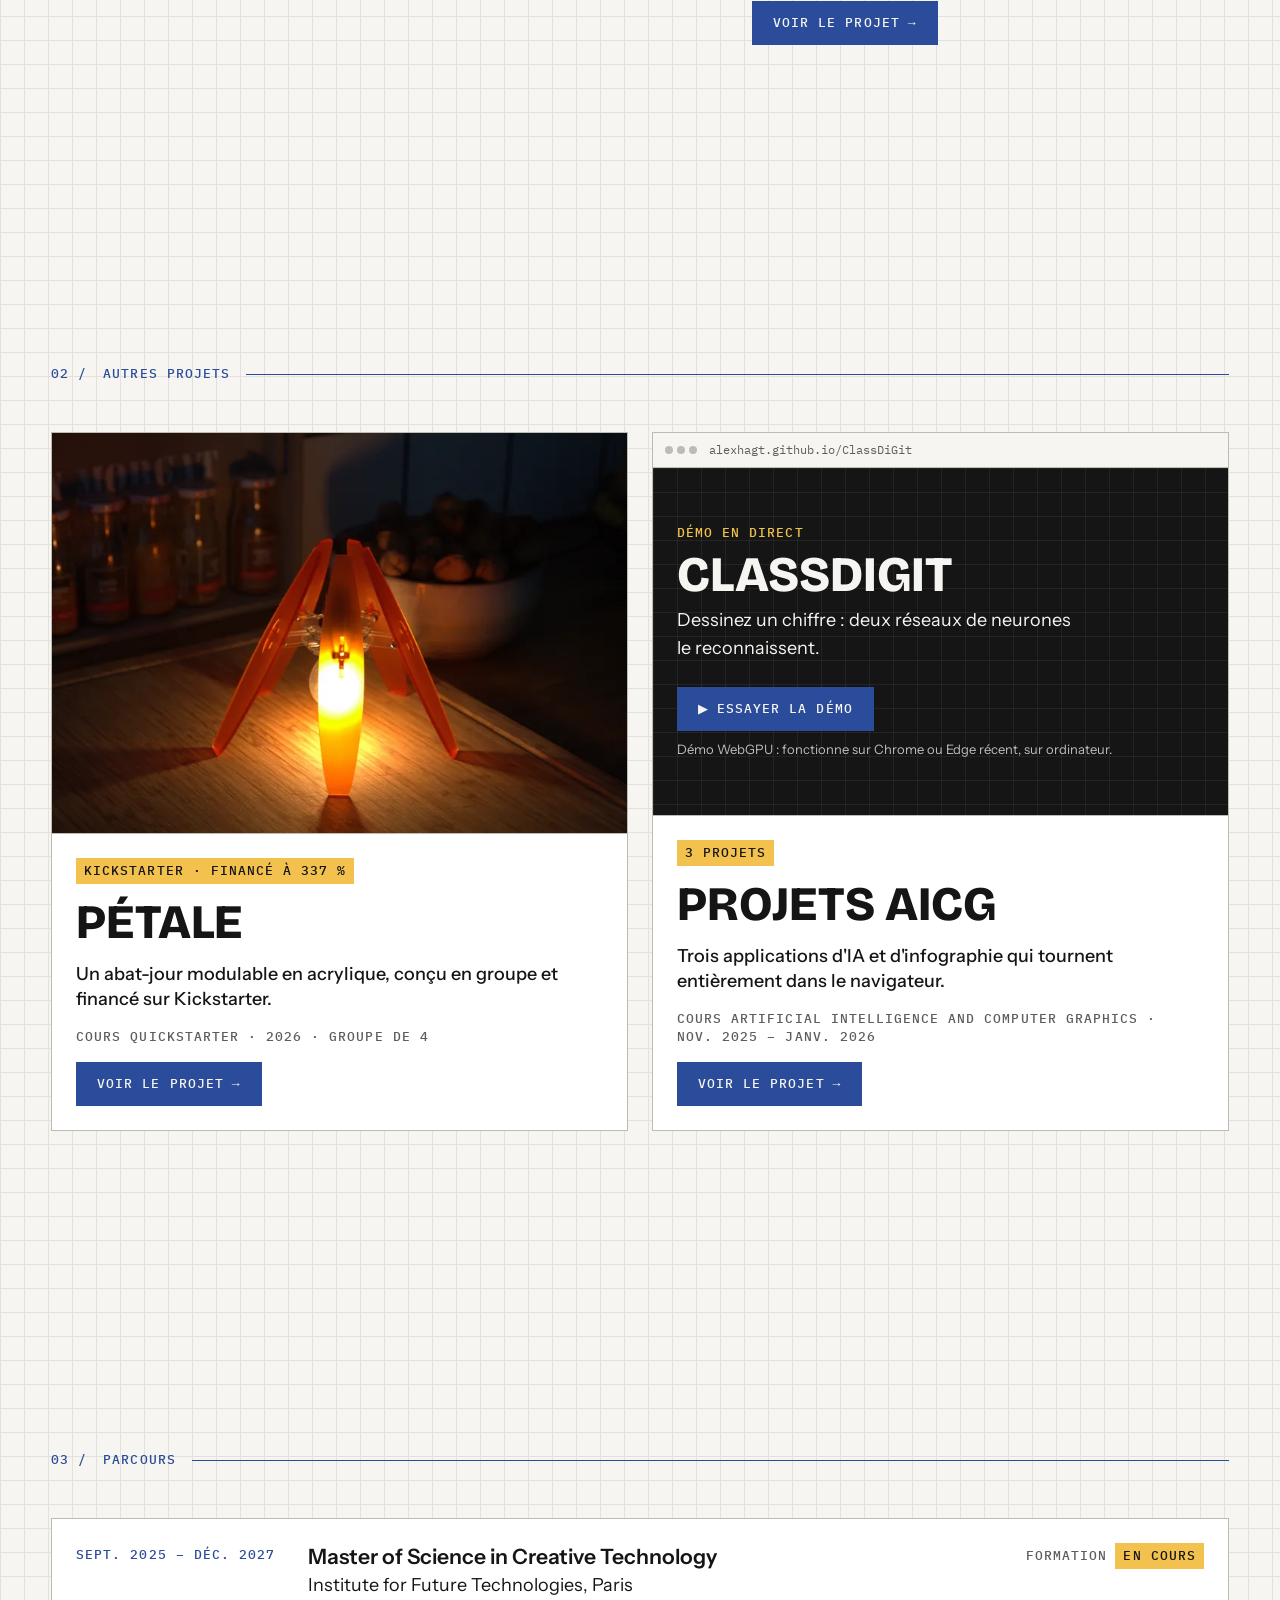
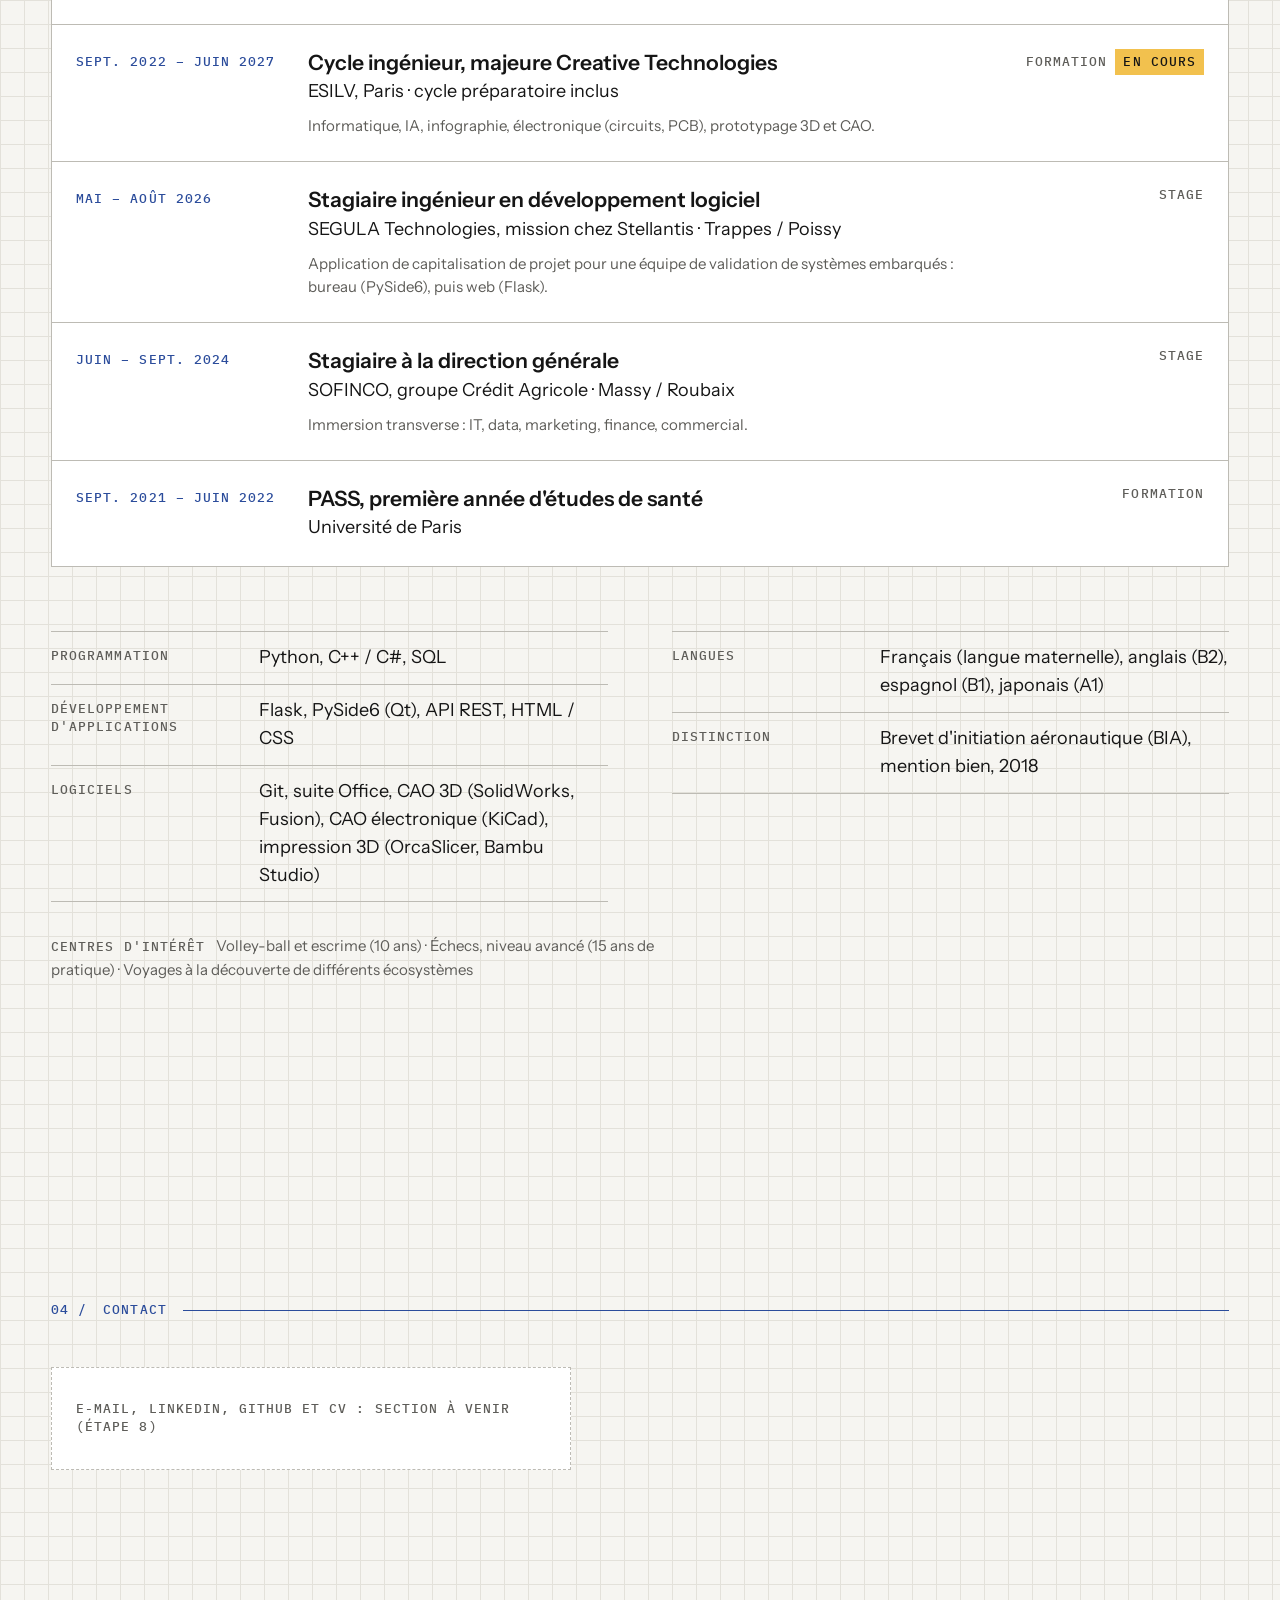
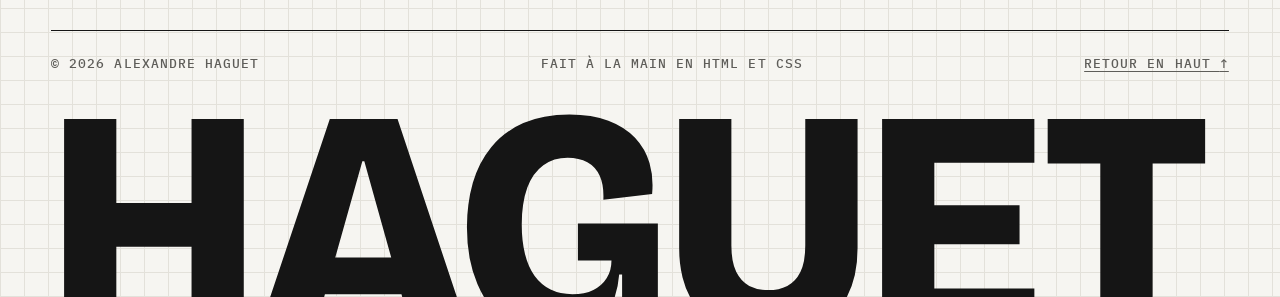
==== commit b965f8e0: "Étape 7 : section « Parcours et formation » - Liste en lignes encadrées, classée par date de fin (fo" ====
--- a/site/index.html
+++ b/site/index.html
@@ -128,11 +128,104 @@
       </div>
     </section>
 
-    <!-- ===================== 4. Parcours et formation (étape 7) ===================== -->
+    <!-- ===================== 4. Parcours et formation ===================== -->
+    <!-- Source : docs/parcours.md. Texte fixe, écrit directement ici (les
+         projets, eux, viennent du fichier de données). -->
     <section class="section" id="parcours" aria-labelledby="titre-parcours">
       <div class="conteneur">
         <h2 class="section__titre libelle" id="titre-parcours"><span aria-hidden="true">03 /</span> Parcours</h2>
-        <p class="a-venir libelle">Formation et expériences : section à venir (étape 7)</p>
+
+        <!-- Une ligne par étape, de la plus récente à la plus ancienne (classées
+             par date de fin : les formations en cours d'abord).
+             <ol> : liste ordonnée, l'ordre a un sens (chronologie). -->
+        <ol class="parcours__liste" role="list">
+          <li class="parcours__etape">
+            <p class="parcours__dates libelle">Sept. 2025 – déc. 2027</p>
+            <div class="parcours__corps">
+              <h3 class="parcours__intitule">Master of Science in Creative Technology</h3>
+              <p class="parcours__lieu">Institute for Future Technologies, Paris</p>
+            </div>
+            <p class="parcours__type libelle">Formation <span class="badge">En cours</span></p>
+          </li>
+
+          <li class="parcours__etape">
+            <p class="parcours__dates libelle">Sept. 2022 – juin 2027</p>
+            <div class="parcours__corps">
+              <h3 class="parcours__intitule">Cycle ingénieur, majeure Creative Technologies</h3>
+              <p class="parcours__lieu">ESILV, Paris · cycle préparatoire inclus</p>
+              <p class="parcours__detail">Informatique, IA, infographie, électronique (circuits, PCB), prototypage 3D et CAO.</p>
+            </div>
+            <p class="parcours__type libelle">Formation <span class="badge">En cours</span></p>
+          </li>
+
+          <li class="parcours__etape">
+            <p class="parcours__dates libelle">Mai – août 2026</p>
+            <div class="parcours__corps">
+              <h3 class="parcours__intitule">Stagiaire ingénieur en développement logiciel</h3>
+              <p class="parcours__lieu">SEGULA Technologies, mission chez Stellantis · Trappes / Poissy</p>
+              <p class="parcours__detail">Application de capitalisation de projet pour une équipe de validation de systèmes embarqués&nbsp;: bureau (PySide6), puis web (Flask).</p>
+            </div>
+            <p class="parcours__type libelle">Stage</p>
+          </li>
+
+          <li class="parcours__etape">
+            <p class="parcours__dates libelle">Juin – sept. 2024</p>
+            <div class="parcours__corps">
+              <h3 class="parcours__intitule">Stagiaire à la direction générale</h3>
+              <p class="parcours__lieu">SOFINCO, groupe Crédit Agricole · Massy / Roubaix</p>
+              <p class="parcours__detail">Immersion transverse&nbsp;: IT, data, marketing, finance, commercial.</p>
+            </div>
+            <p class="parcours__type libelle">Stage</p>
+          </li>
+
+          <li class="parcours__etape">
+            <p class="parcours__dates libelle">Sept. 2021 – juin 2022</p>
+            <div class="parcours__corps">
+              <h3 class="parcours__intitule">PASS, première année d'études de santé</h3>
+              <p class="parcours__lieu">Université de Paris</p>
+            </div>
+            <p class="parcours__type libelle">Formation</p>
+          </li>
+          <!-- Baccalauréat (2018 – 2021) retiré à la demande d'Alexandre
+               (13/11/2026) : il reste dans docs/parcours.md. -->
+        </ol>
+
+        <!-- Compétences, langues et distinction : même fiche « libellé / valeur »
+             que le profil. Titre caché : il structure la page pour les lecteurs
+             d'écran, les libellés suffisent à l'écran. -->
+        <h3 class="visuellement-cache">Compétences, langues et distinction</h3>
+        <div class="grille parcours__fiches">
+          <dl class="parcours__fiche">
+            <div class="fiche__ligne">
+              <dt class="libelle">Programmation</dt>
+              <dd>Python, C++ / C#, SQL</dd>
+            </div>
+            <div class="fiche__ligne">
+              <dt class="libelle">Développement d'applications</dt>
+              <dd>Flask, PySide6 (Qt), API REST, HTML / CSS</dd>
+            </div>
+            <div class="fiche__ligne">
+              <dt class="libelle">Logiciels</dt>
+              <dd>Git, suite Office, CAO 3D (SolidWorks, Fusion), CAO électronique (KiCad), impression 3D (OrcaSlicer, Bambu Studio)</dd>
+            </div>
+          </dl>
+          <dl class="parcours__fiche">
+            <div class="fiche__ligne">
+              <dt class="libelle">Langues</dt>
+              <dd>Français (langue maternelle), anglais (B2), espagnol (B1), japonais (A1)</dd>
+            </div>
+            <div class="fiche__ligne">
+              <dt class="libelle">Distinction</dt>
+              <dd>Brevet d'initiation aéronautique (BIA), mention bien, 2018</dd>
+            </div>
+          </dl>
+        </div>
+
+        <!-- Centres d'intérêt : une ligne discrète -->
+        <p class="parcours__interets">
+          <span class="libelle">Centres d'intérêt</span>
+          Volley-ball et escrime (10 ans) · Échecs, niveau avancé (15 ans de pratique) · Voyages à la découverte de différents écosystèmes
+        </p>
       </div>
     </section>
 
@@ -178,5 +271,38 @@
     <div class="conteneur grille fenetre__contenu" data-fenetre-contenu></div>
   </dialog>
 
+  <!-- ===================== Fenêtre de démo (démos AICG) =====================
+       Seconde fenêtre <dialog>, ouverte par-dessus tout le reste au clic sur
+       « Essayer la démo » (sur ordinateur). js/projets.js remplit le titre,
+       les liens et les consignes, puis crée l'iframe de la démo dans
+       data-demo-cadre. Mêmes styles que la fenêtre de projet (.fenetre). -->
+  <dialog class="fenetre fenetre--demo" id="fenetre-demo" aria-labelledby="demo-titre">
+    <div class="fenetre__barre">
+      <div class="conteneur fenetre__barre-interieur">
+        <p class="libelle" id="demo-titre" data-demo-titre></p>
+        <ul class="fenetre__actions" role="list">
+          <li>
+            <a class="bouton libelle" href="#" target="_blank" rel="noopener" data-demo-onglet>
+              Ouvrir dans un nouvel onglet <span aria-hidden="true">↗</span>
+            </a>
+          </li>
+          <li>
+            <a class="bouton libelle" href="#" target="_blank" rel="noopener" data-demo-code>
+              Voir le code sur GitHub <span aria-hidden="true">↗</span>
+              <span class="visuellement-cache">(nouvel onglet)</span>
+            </a>
+          </li>
+          <li>
+            <button class="bouton libelle" type="button" data-fermer autofocus>
+              Fermer <span aria-hidden="true">✕</span>
+            </button>
+          </li>
+        </ul>
+      </div>
+    </div>
+    <div class="conteneur demo__infos" data-demo-infos></div>
+    <div class="demo__cadre" data-demo-cadre></div>
+  </dialog>
+
 </body>
 </html>
--- a/site/css/sections.css
+++ b/site/css/sections.css
@@ -643,8 +643,24 @@
 
 /* Le titre reçoit le focus après un clic dans le sommaire : pas de contour
    (il n'est pas cliquable), le défilement suffit à montrer où l'on est. */
-.detail__section .section__titre:focus {
+.detail__section .section__titre:focus,
+.detail__titre-projet:focus {
   outline: none;
+}
+
+/* Titre d'un projet dans une fenêtre qui en regroupe plusieurs (AICG) :
+   en grand, sous un trait épais, pour bien séparer les projets */
+.detail__titre-projet {
+  padding-top: var(--espace-2);
+  border-top: 3px solid var(--encre);
+  font-size: clamp(2rem, 1.4rem + 2vw, 3.25rem); /* 32 → 52 px */
+  font-weight: 800;
+}
+
+/* Date sous le titre, collée à lui (annule l'espace normal entre blocs) */
+.detail__section > .detail__sous-titre {
+  margin-top: var(--espace-1);
+  color: var(--accent);
 }
 
 .detail__section .section__titre {
@@ -788,6 +804,81 @@
   color: var(--accent);
 }
 
+/* -------------------------------------------------------------------------
+   4b. Fenêtre de démo (<dialog> .fenetre--demo, remplie par js/projets.js)
+   Barre en haut, consignes, puis la démo sur toute la hauteur restante.
+   ------------------------------------------------------------------------- */
+
+/* La fenêtre ne défile pas : c'est la démo qui occupe la place.
+   [open] est indispensable : sans lui, display: flex afficherait la fenêtre
+   même fermée (le navigateur la cache avec display: none). */
+.fenetre--demo {
+  padding: 0;
+  overflow: hidden;
+}
+
+.fenetre--demo[open] {
+  display: flex;
+  flex-direction: column;
+}
+
+/* Barre : titre à gauche, boutons à droite ; passe à la ligne si besoin */
+.fenetre--demo .fenetre__barre-interieur {
+  flex-wrap: wrap;
+}
+
+.fenetre__actions {
+  display: flex;
+  flex-wrap: wrap;
+  gap: var(--espace-1);
+}
+
+/* Consignes côte à côte, au-dessus de la démo */
+.demo__infos {
+  display: flex;
+  flex-wrap: wrap;
+  gap: var(--espace-2);
+  padding-block: var(--espace-2);
+}
+
+.demo__infos:empty {
+  display: none;
+}
+
+/* Encadrés plus compacts que dans la fenêtre de projet : la place va à la démo */
+.demo__infos .detail__mention {
+  margin: 0;
+  padding: var(--espace-1) var(--espace-2);
+  font-size: 0.875rem;
+}
+
+/* flex: 1 : la démo prend toute la hauteur restante de la fenêtre.
+   position: relative sert de repère au message de chargement. */
+.demo__cadre {
+  position: relative;
+  flex: 1;
+  border-top: 1px solid var(--bordure);
+  background-color: var(--blanc);
+}
+
+.demo__chargement {
+  position: absolute;
+  inset: 0;
+  display: grid;
+  place-items: center;
+  max-width: none; /* annule la largeur maximale des paragraphes (base.css) */
+  color: var(--gris);
+}
+
+/* L'iframe passe devant le message et le recouvre une fois chargée */
+.demo__iframe {
+  position: relative;
+  display: block;
+  width: 100%;
+  height: 100%;
+  border: 0;
+}
+
 /* Sources en bas de section */
 .detail__sources {
   padding-top: var(--espace-2);
@@ -798,3 +889,141 @@
   margin-top: var(--espace-1);
   font-size: 0.9375rem;
 }
+
+
+/* -------------------------------------------------------------------------
+   5. Parcours
+   Liste en lignes encadrées (comme la liste d'articles de bermawy), puis
+   fiche « libellé / valeur » et centres d'intérêt.
+   ------------------------------------------------------------------------- */
+
+/* Lignes blanches empilées : chaque ligne a sa bordure, sauf en haut pour ne
+   pas doubler le trait avec la ligne précédente. */
+.parcours__etape {
+  display: grid;
+  gap: var(--espace-1);
+  padding: var(--espace-3);
+  border: 1px solid var(--bordure);
+  background-color: var(--blanc);
+}
+
+.parcours__etape + .parcours__etape {
+  border-top: 0;
+}
+
+.parcours__dates {
+  color: var(--accent);
+}
+
+/* Intitulé en texte courant gras (pas en capitales comme les grands titres) :
+   plus facile à lire dans une liste */
+.parcours__intitule {
+  font-family: var(--police-texte);
+  font-size: clamp(1.125rem, 1rem + 0.4vw, 1.375rem); /* 18 → 22 px */
+  font-weight: 600;
+  line-height: 1.3;
+  text-transform: none;
+}
+
+.parcours__lieu {
+  margin-top: 0.125rem;
+}
+
+.parcours__detail {
+  margin-top: var(--espace-1);
+  color: var(--gris);
+  font-size: 0.9375rem;
+}
+
+.parcours__type {
+  display: flex;
+  flex-wrap: wrap;
+  align-items: center;
+  gap: var(--espace-1);
+  color: var(--gris);
+}
+
+.parcours__type .badge {
+  color: var(--encre);
+}
+
+/* Tablette : dates à gauche, le reste à droite, le type sous l'établissement */
+@media (min-width: 40em) {
+  /* 13rem : « Sept. 2025 – déc. 2027 » tient sur une ligne */
+  .parcours__etape {
+    grid-template-columns: 13rem 1fr;
+    column-gap: var(--espace-3);
+  }
+
+  .parcours__dates {
+    padding-top: 0.3em; /* aligné sur la 1re ligne de l'intitulé */
+  }
+
+  .parcours__type {
+    grid-column: 2;
+  }
+}
+
+/* Ordinateur : trois colonnes, dates | intitulé | type aligné à droite */
+@media (min-width: 64em) {
+  .parcours__etape {
+    grid-template-columns: 13rem 1fr 14rem;
+  }
+
+  /* align-self: start : en haut de la ligne, au niveau des dates (sinon le
+     bloc s'étire sur toute la hauteur et son contenu se retrouve centré) */
+  .parcours__type {
+    grid-column: 3;
+    grid-row: 1;
+    align-self: start;
+    justify-content: flex-end;
+  }
+}
+
+/* Compétences et langues : l'une sous l'autre sur mobile, côte à côte sur
+   ordinateur (comme la fiche du profil) */
+.parcours__fiches {
+  margin-top: var(--espace-8);
+  row-gap: 0;
+}
+
+.parcours__fiche {
+  grid-column: 1 / -1;
+}
+
+/* Sur mobile, les deux fiches se suivent : pas de double trait entre elles */
+.parcours__fiche + .parcours__fiche .fiche__ligne:first-child {
+  border-top: 0;
+}
+
+/* Libellés plus larges que dans le profil : « Développement d'applications » */
+@media (min-width: 40em) {
+  .parcours__fiche .fiche__ligne {
+    grid-template-columns: 12rem 1fr;
+  }
+}
+
+@media (min-width: 64em) {
+  .parcours__fiches {
+    column-gap: var(--espace-8);
+  }
+
+  .parcours__fiche {
+    grid-column: span 6;
+  }
+
+  .parcours__fiche + .parcours__fiche .fiche__ligne:first-child {
+    border-top: 1px solid var(--bordure);
+  }
+}
+
+/* Centres d'intérêt : une ligne discrète, en gris */
+.parcours__interets {
+  margin-top: var(--espace-4);
+  color: var(--gris);
+  font-size: 0.9375rem;
+}
+
+.parcours__interets .libelle {
+  margin-right: var(--espace-1);
+}
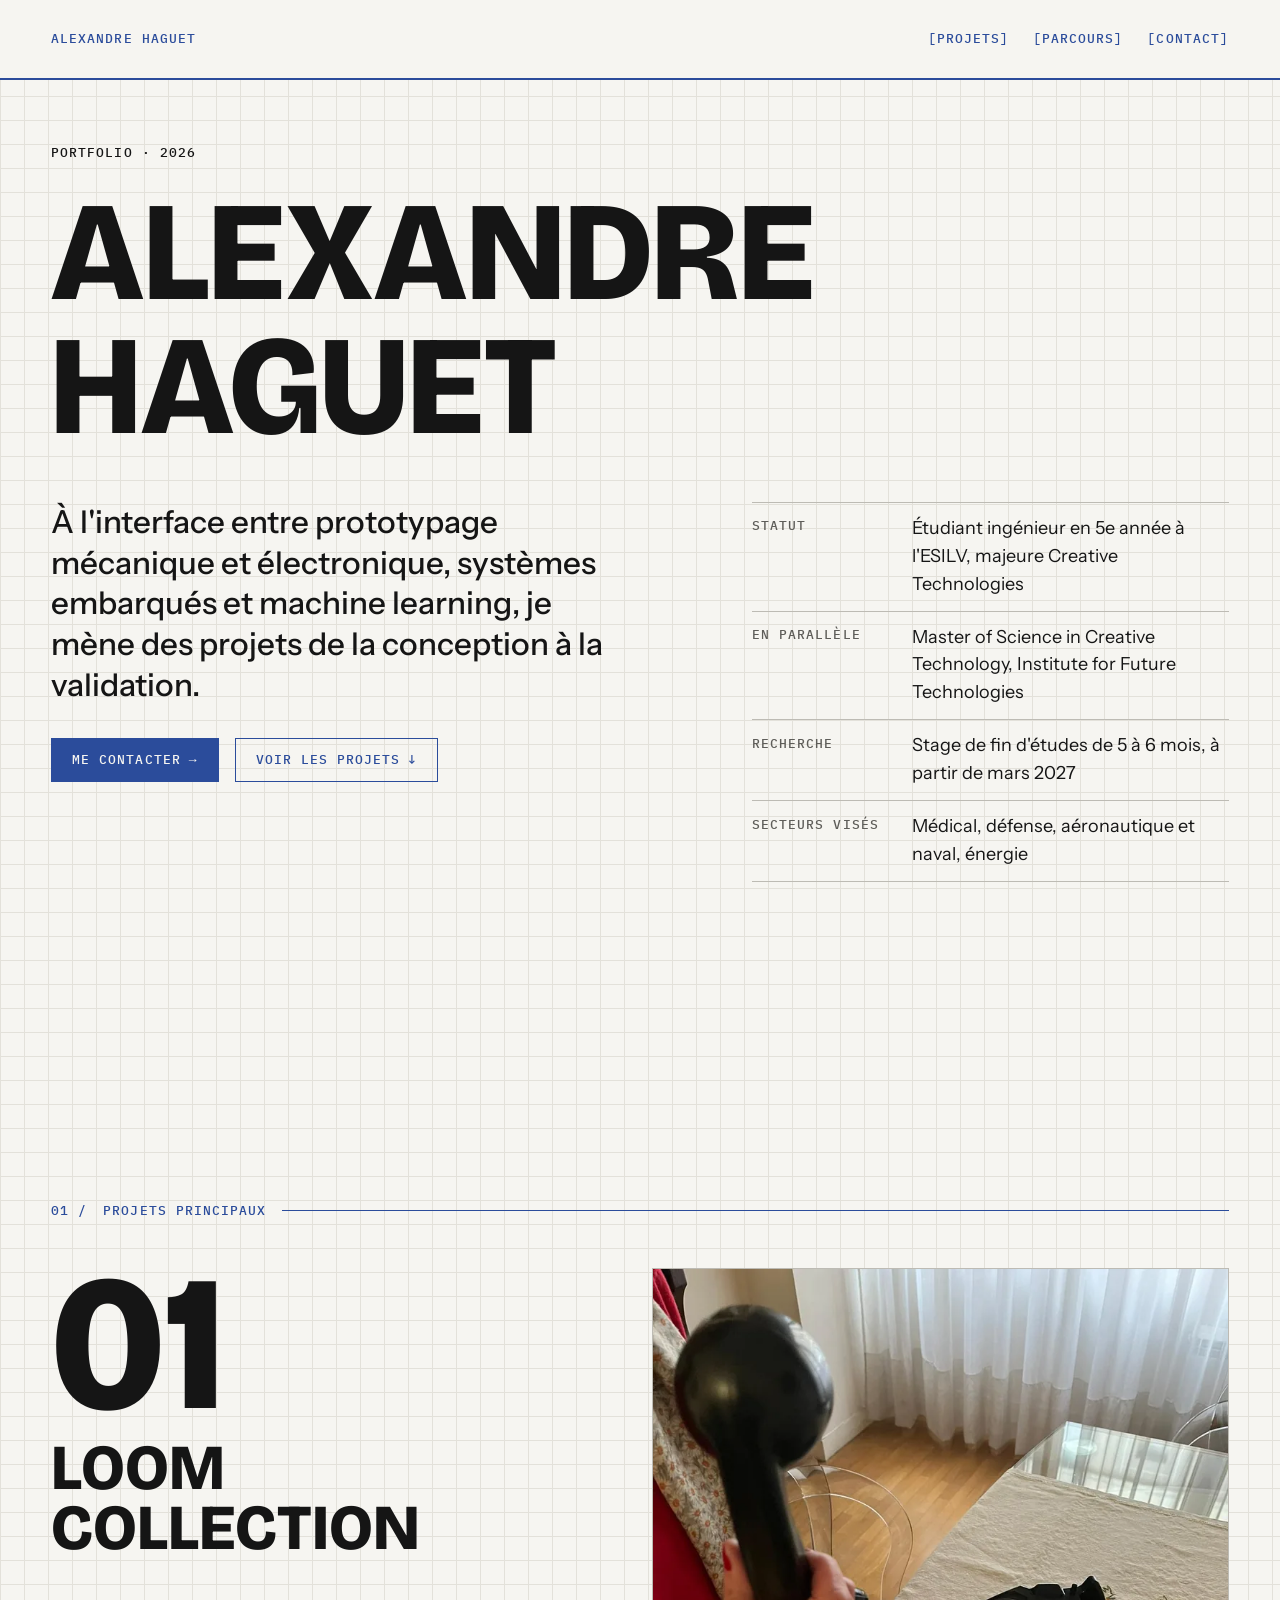
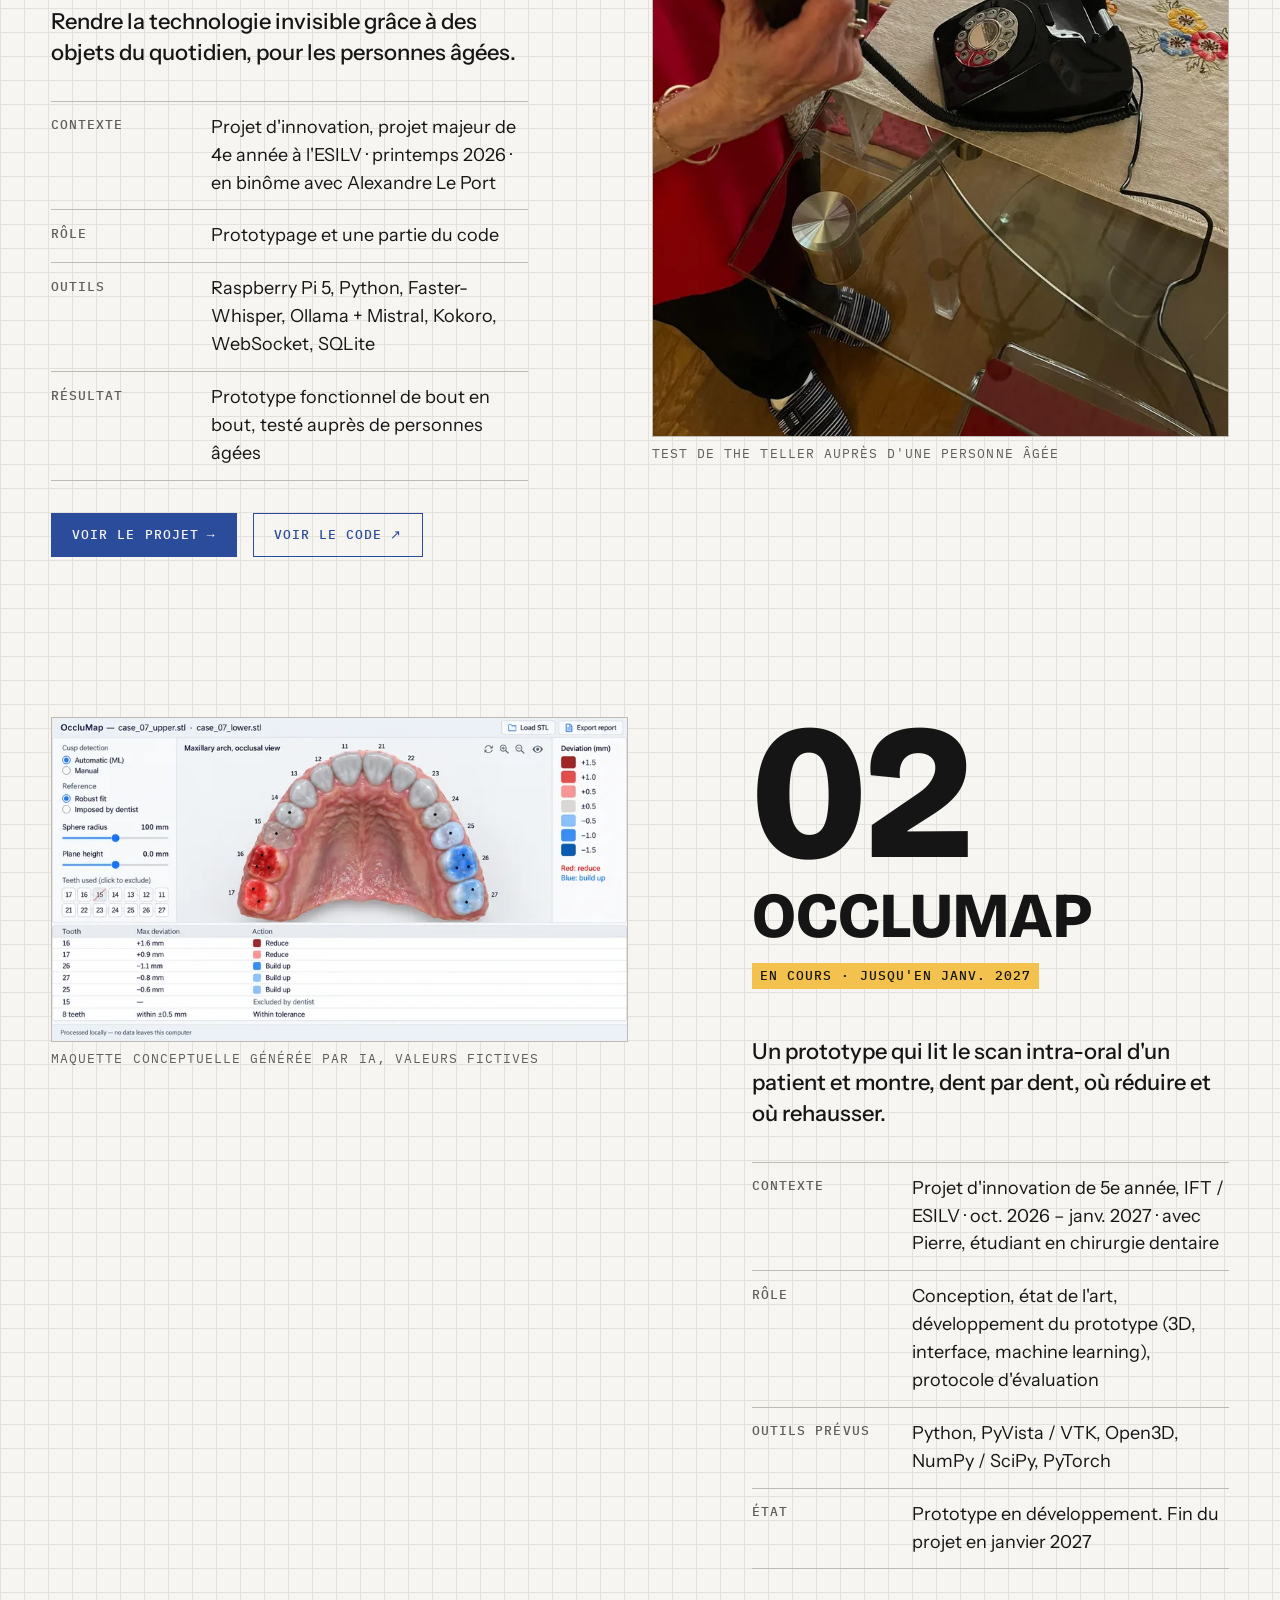
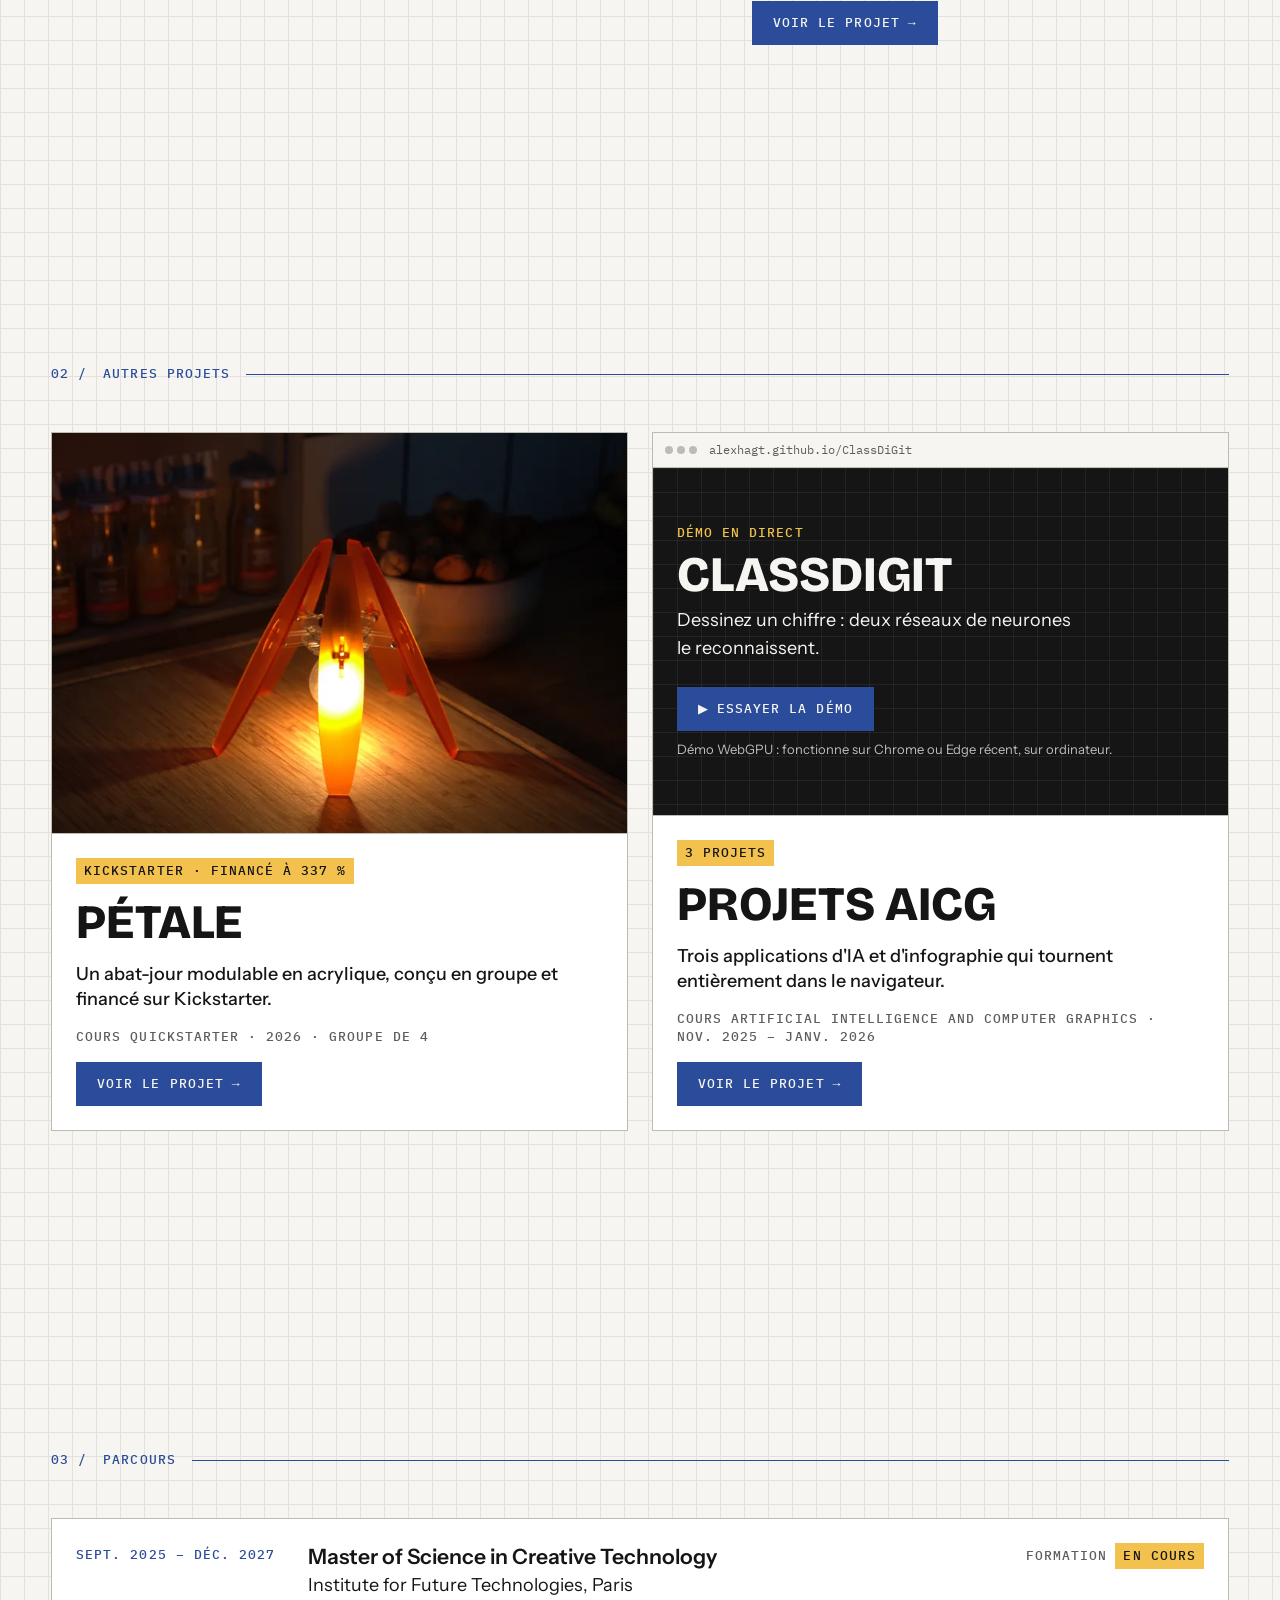
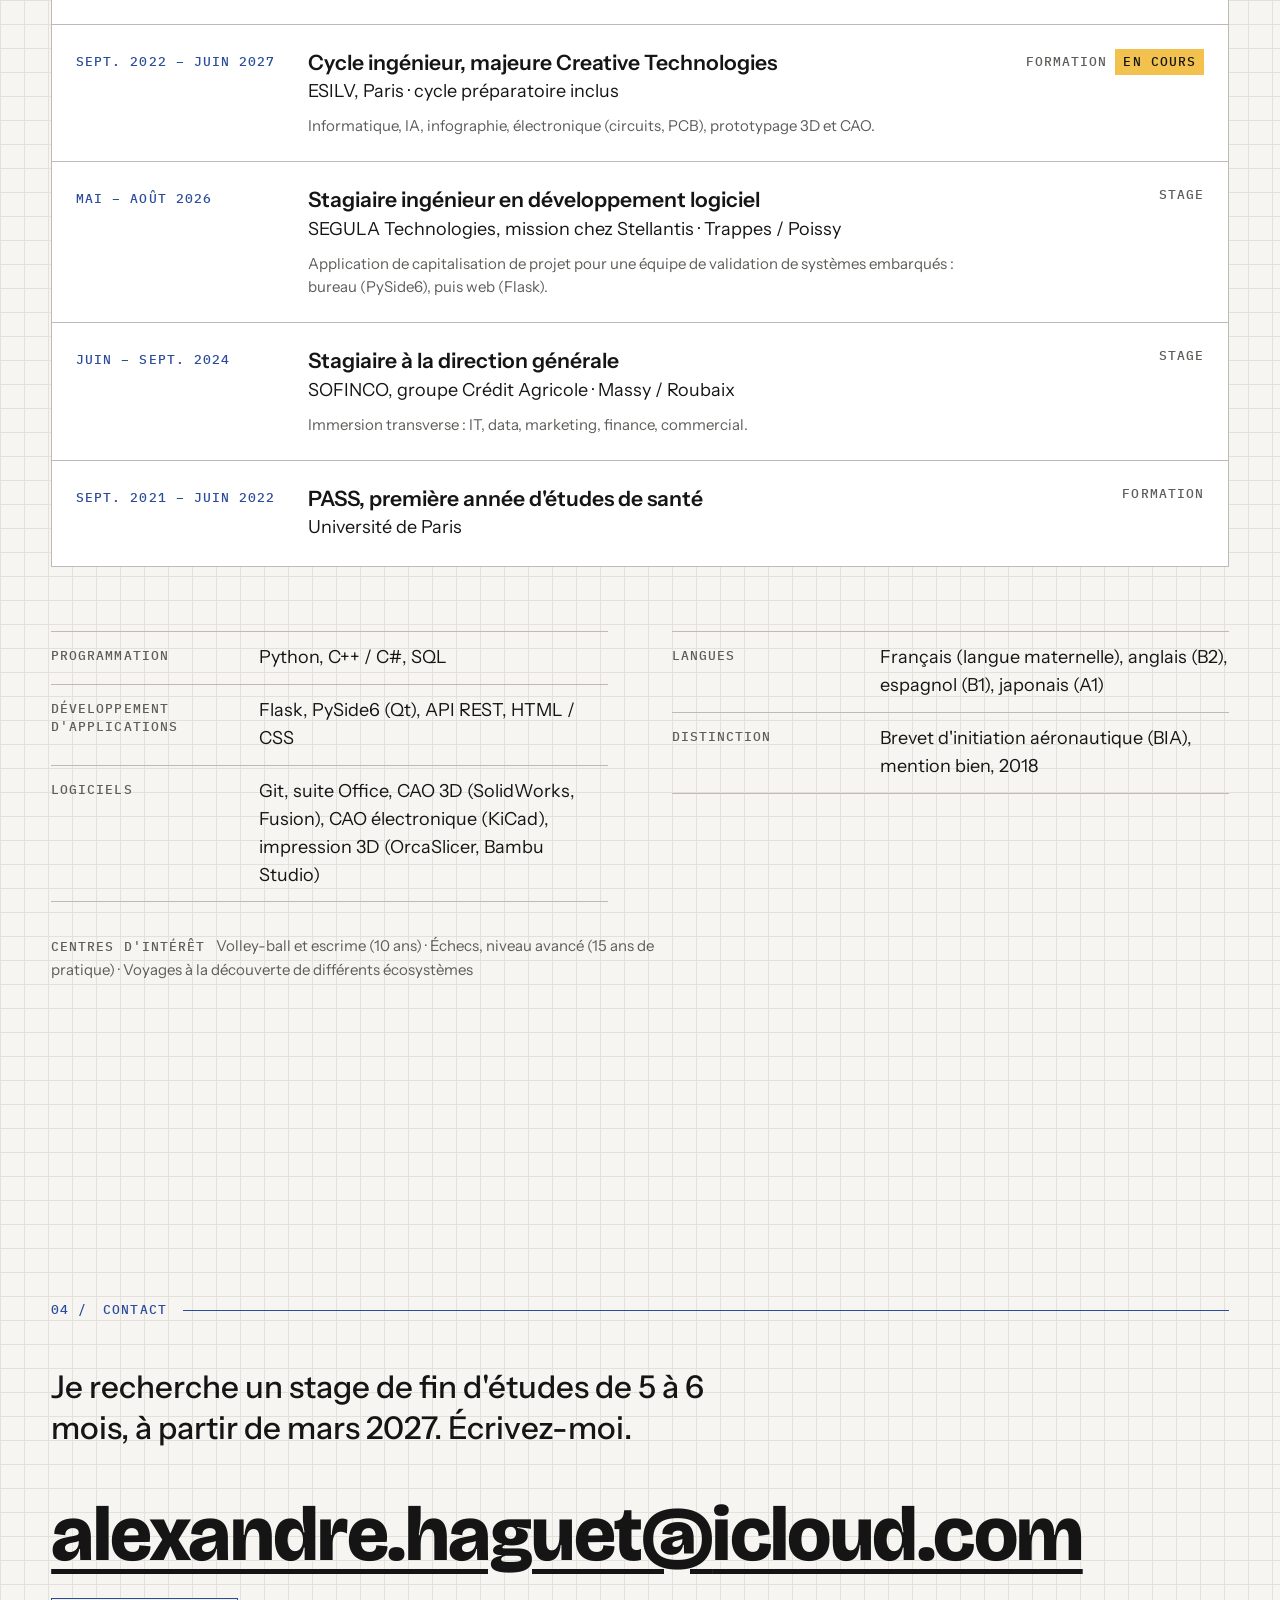
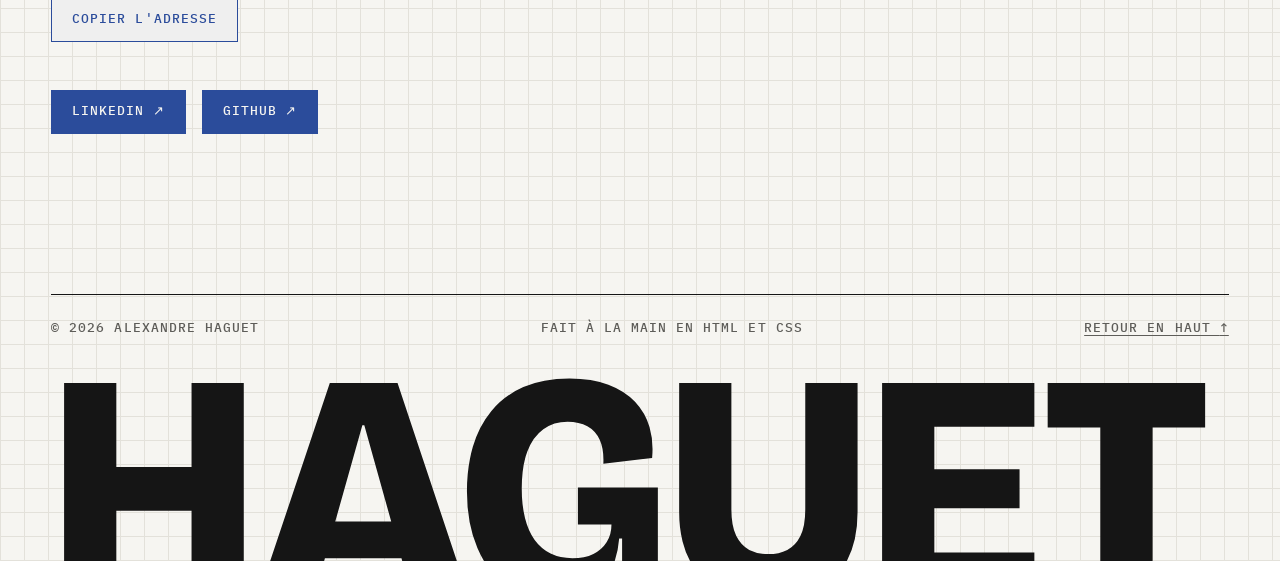
==== commit 1421152a: "Étape 8 : section « Contact et réseaux » - Accroche, adresse e-mail en très grand (lien mailto) - Bo" ====
--- a/site/index.html
+++ b/site/index.html
@@ -28,6 +28,7 @@
        qui les utilise. -->
   <script src="data/projets.fr.js" defer></script>
   <script src="js/projets.js" defer></script>
+  <script src="js/contact.js" defer></script>
 </head>
 <body>
 
@@ -229,11 +230,44 @@
       </div>
     </section>
 
-    <!-- ===================== 5. Contact et réseaux (étape 8) ===================== -->
+    <!-- ===================== 5. Contact et réseaux ===================== -->
+    <!-- Règle du projet : ne jamais afficher le numéro de téléphone.
+         CV en PDF : lien à ajouter plus tard (voir PLAN.md). -->
     <section class="section" id="contact" aria-labelledby="titre-contact">
       <div class="conteneur">
         <h2 class="section__titre libelle" id="titre-contact"><span aria-hidden="true">04 /</span> Contact</h2>
-        <p class="a-venir libelle">E-mail, LinkedIn, GitHub et CV : section à venir (étape 8)</p>
+
+        <p class="contact__accroche">Je recherche un stage de fin d'études de 5 à 6 mois, à partir de mars 2027. Écrivez-moi.</p>
+
+        <!-- mailto: ouvre la messagerie du visiteur avec l'adresse remplie.
+             <wbr> : endroit où le navigateur peut passer à la ligne si
+             l'adresse ne tient pas (petit écran), ici juste après « @ ». -->
+        <a class="contact__email" href="mailto:alexandre.haguet@icloud.com">alexandre.haguet@<wbr>icloud.com</a>
+
+        <!-- Bouton caché par défaut (hidden) : js/contact.js l'affiche si le
+             navigateur sait copier. role="status" : le message « Adresse
+             copiée » est lu par les lecteurs d'écran dès qu'il apparaît. -->
+        <div class="contact__copie">
+          <button class="bouton libelle" type="button" data-copier="alexandre.haguet@icloud.com" hidden>
+            Copier l'adresse
+          </button>
+          <p class="contact__message libelle" role="status" data-copier-message></p>
+        </div>
+
+        <ul class="contact__liens" role="list">
+          <li>
+            <a class="bouton bouton--plein libelle" href="https://www.linkedin.com/in/alexandre-haguet" target="_blank" rel="noopener">
+              LinkedIn <span aria-hidden="true">↗</span>
+              <span class="visuellement-cache">(nouvel onglet)</span>
+            </a>
+          </li>
+          <li>
+            <a class="bouton bouton--plein libelle" href="https://github.com/AlexHAGT" target="_blank" rel="noopener">
+              GitHub <span aria-hidden="true">↗</span>
+              <span class="visuellement-cache">(nouvel onglet)</span>
+            </a>
+          </li>
+        </ul>
       </div>
     </section>
 
--- a/site/css/base.css
+++ b/site/css/base.css
@@ -166,6 +166,12 @@
 
 img {
   height: auto;
+}
+
+/* Un élément marqué « hidden » reste caché, même si une classe lui donne un
+   display (ex. .bouton { display: inline-flex }), qui sinon l'emporterait. */
+[hidden] {
+  display: none !important;
 }
 
 
--- a/site/css/sections.css
+++ b/site/css/sections.css
@@ -1027,3 +1027,64 @@
 .parcours__interets .libelle {
   margin-right: var(--espace-1);
 }
+
+
+/* -------------------------------------------------------------------------
+   6. Contact
+   L'adresse e-mail en très grand (comme huyml), puis les liens.
+   ------------------------------------------------------------------------- */
+
+.contact__accroche {
+  max-width: 32ch;
+  font-size: clamp(1.375rem, 1rem + 1.2vw, 2rem); /* 22 → 32 px, comme le profil */
+  font-weight: 500;
+  line-height: 1.3;
+}
+
+/* La taille suit la largeur de l'écran (vw) pour que l'adresse tienne sur
+   une ligne sur ordinateur ; sur mobile, elle passe à la ligne après « @ »
+   (balise <wbr> dans le HTML). */
+.contact__email {
+  display: inline-block;
+  margin-top: var(--espace-6);
+  font-family: var(--police-titres);
+  font-size: clamp(2rem, 6vw, 7rem);
+  font-weight: 800;
+  line-height: 1;
+  letter-spacing: -0.02em;
+  color: var(--encre);
+  text-decoration: underline;
+  text-decoration-thickness: 0.06em;
+  text-underline-offset: 0.12em;
+  overflow-wrap: anywhere; /* sécurité : jamais de débordement */
+  transition: color 0.15s;
+}
+
+.contact__email:hover {
+  color: var(--accent);
+}
+
+.contact__copie {
+  display: flex;
+  flex-wrap: wrap;
+  align-items: center;
+  gap: var(--espace-2);
+  margin-top: var(--espace-3);
+}
+
+.contact__message {
+  color: var(--accent);
+}
+
+.contact__liens {
+  display: flex;
+  flex-wrap: wrap;
+  gap: var(--espace-2);
+  margin-top: var(--espace-6);
+}
+
+@media (prefers-reduced-motion: reduce) {
+  .contact__email {
+    transition: none;
+  }
+}
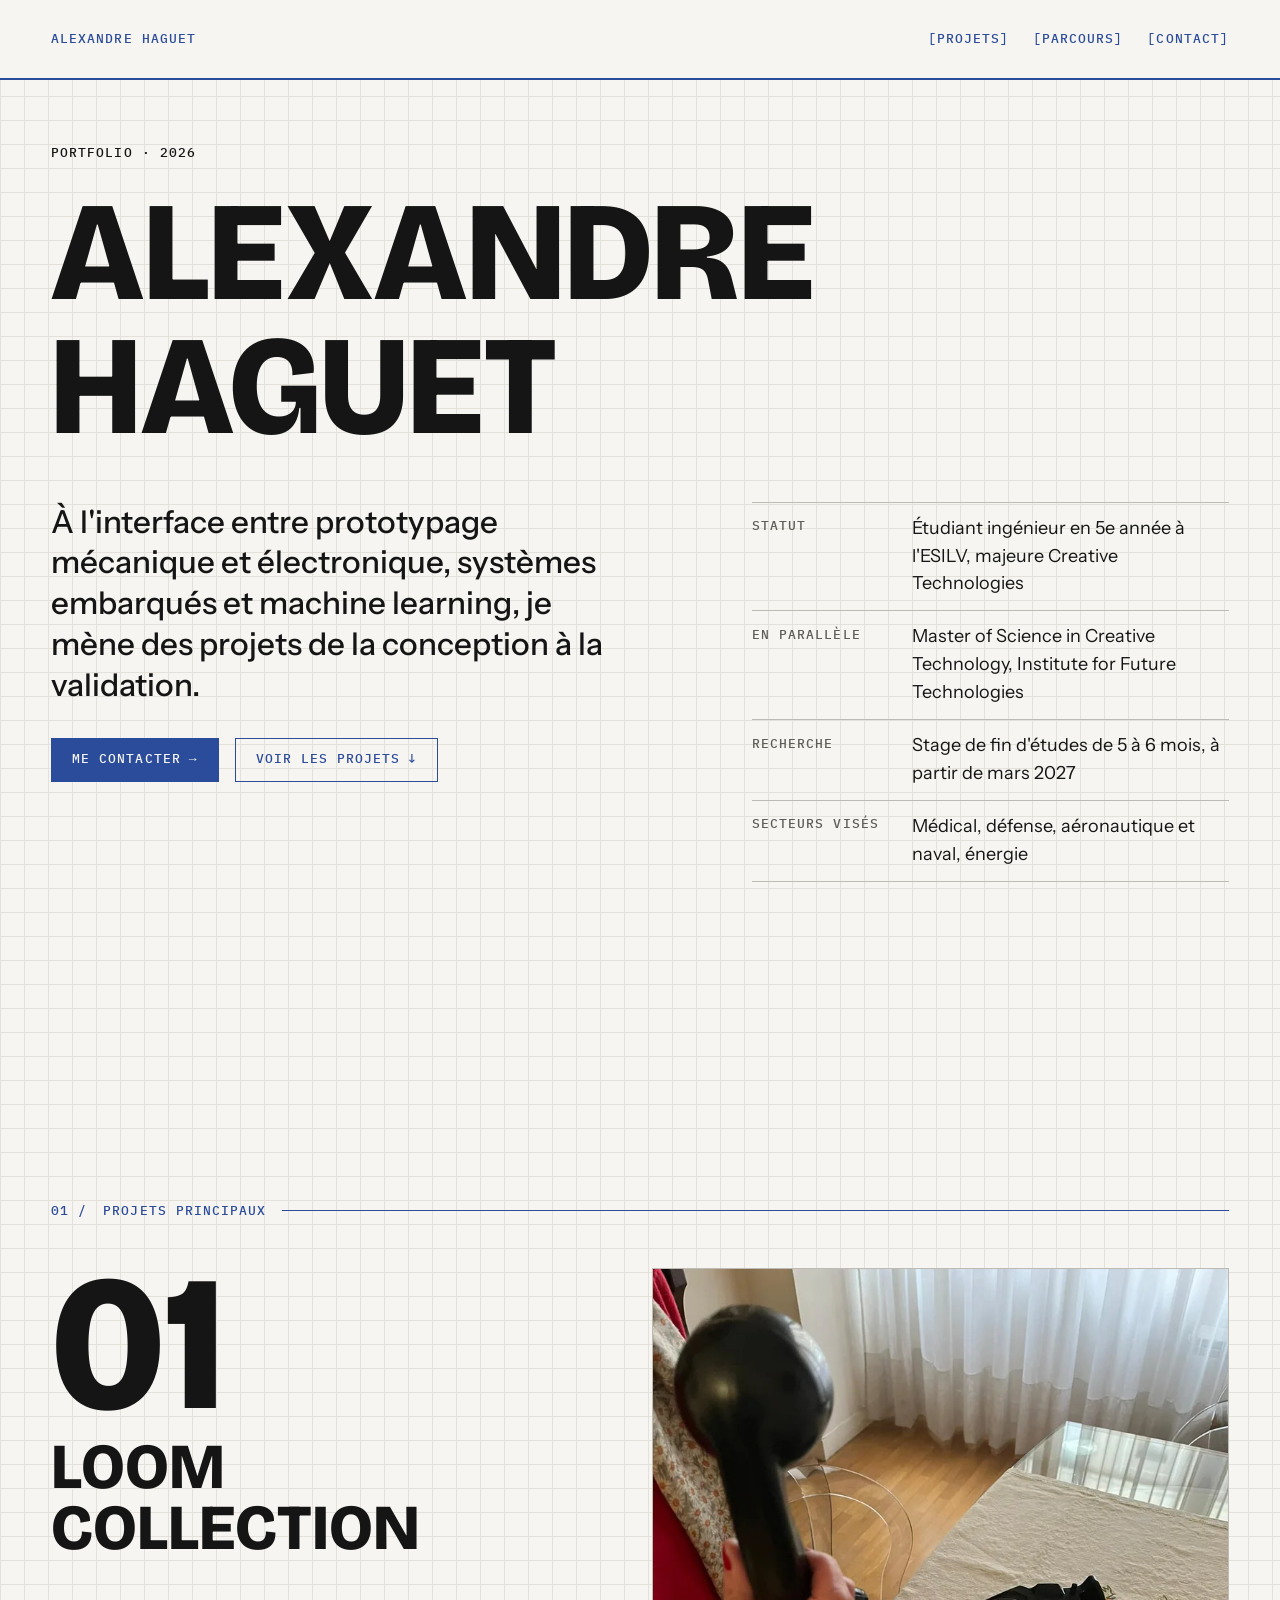
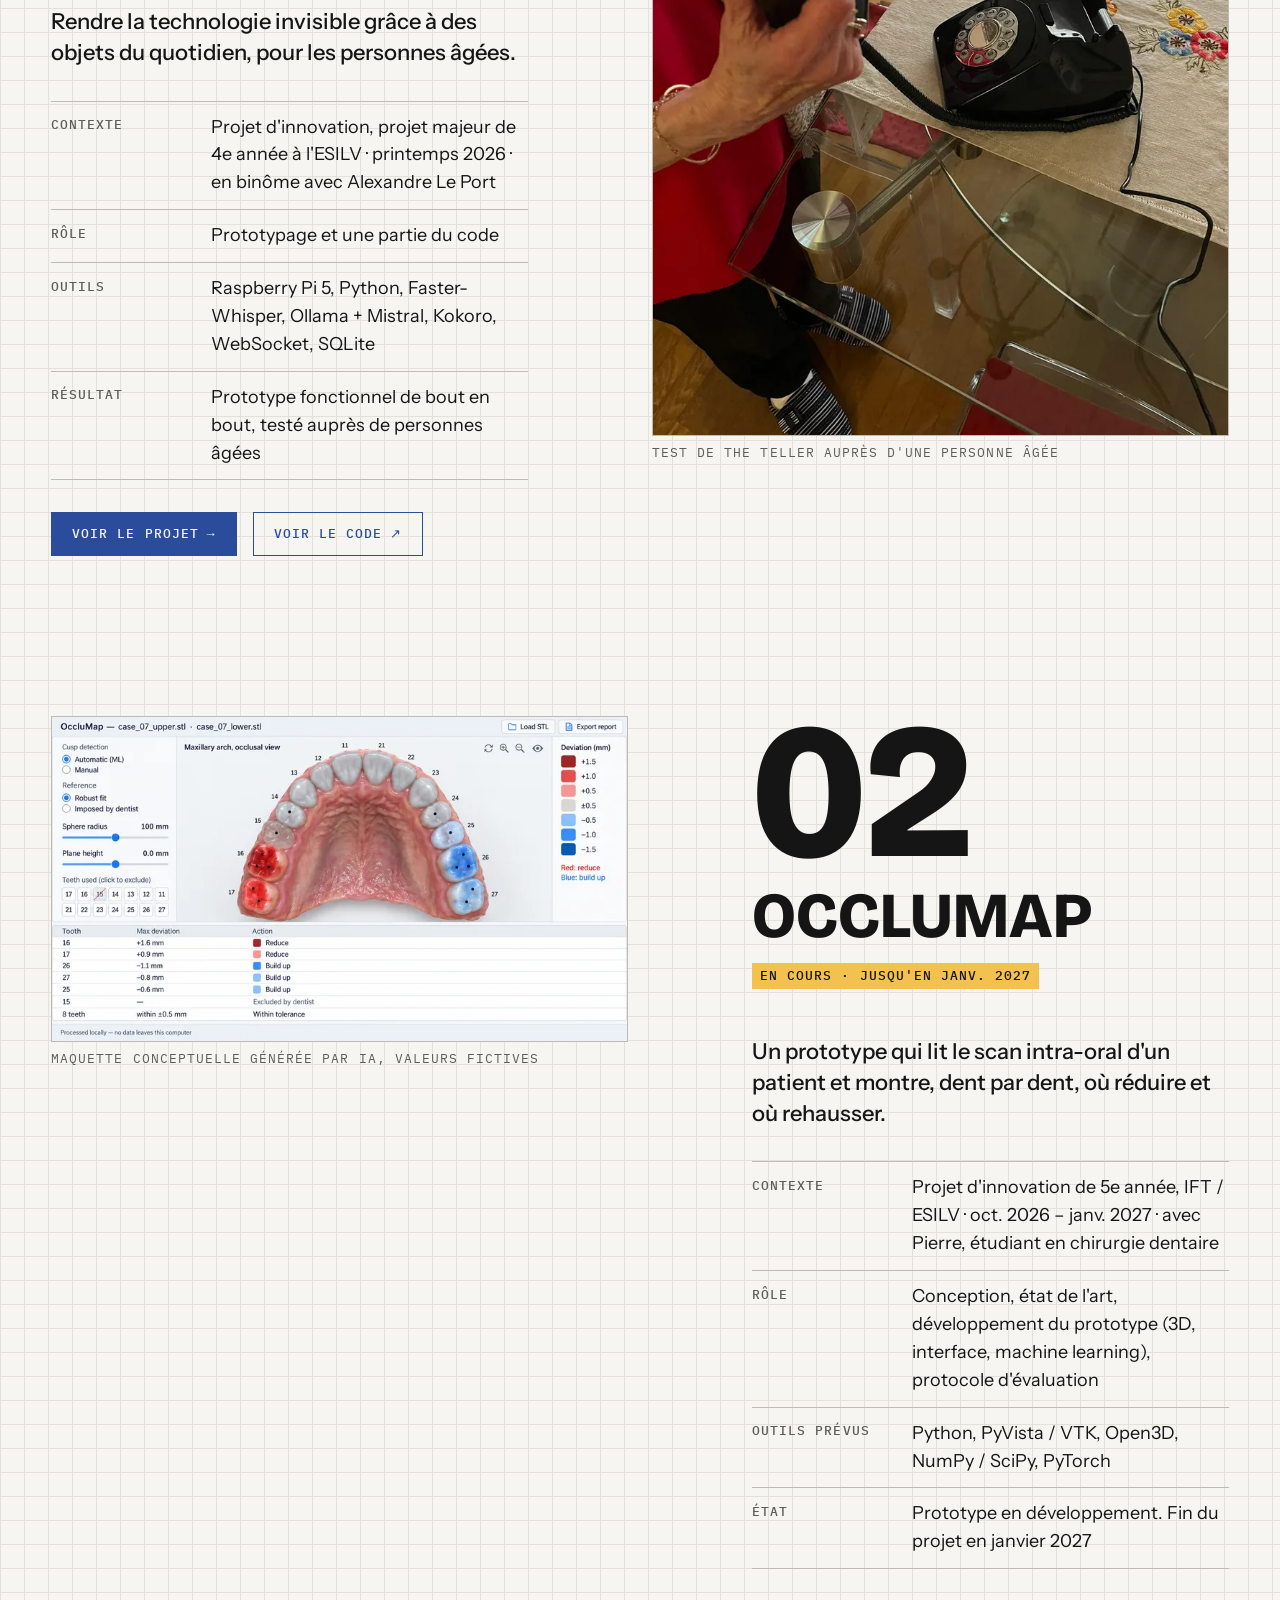
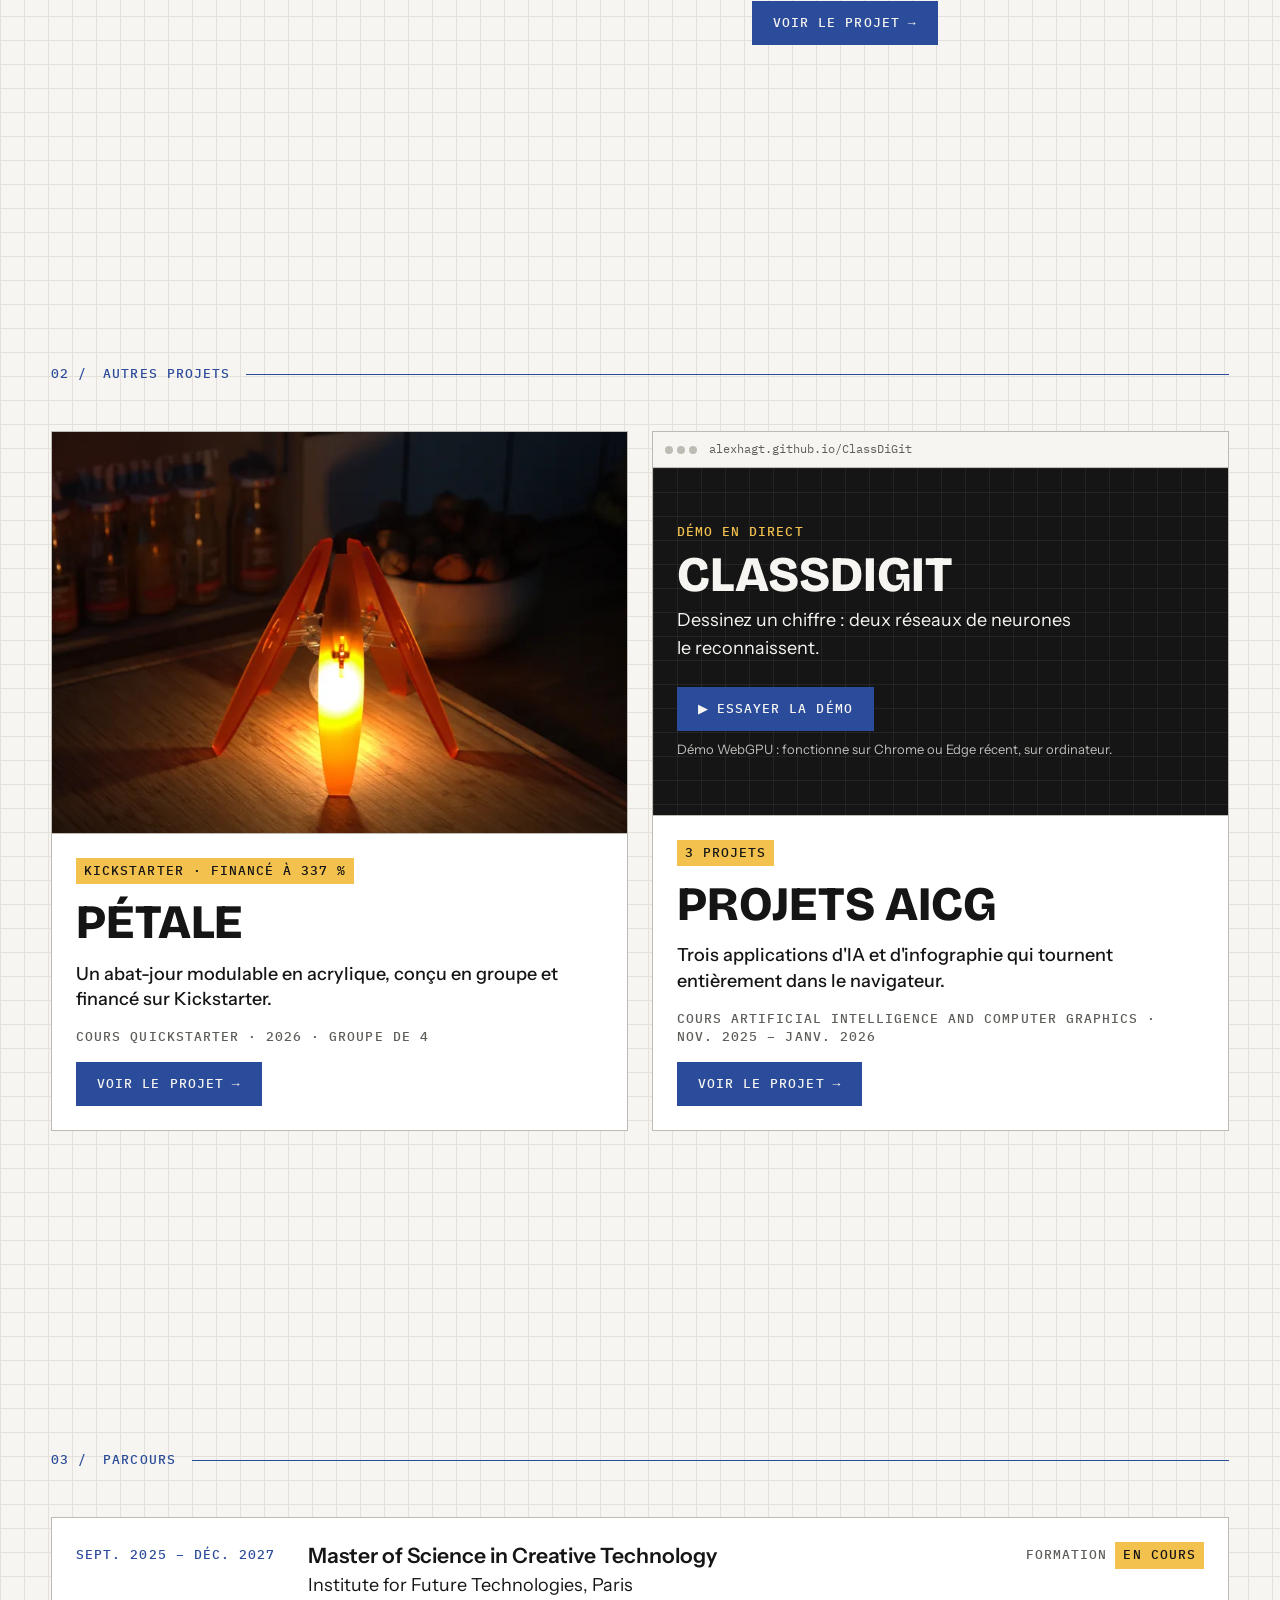
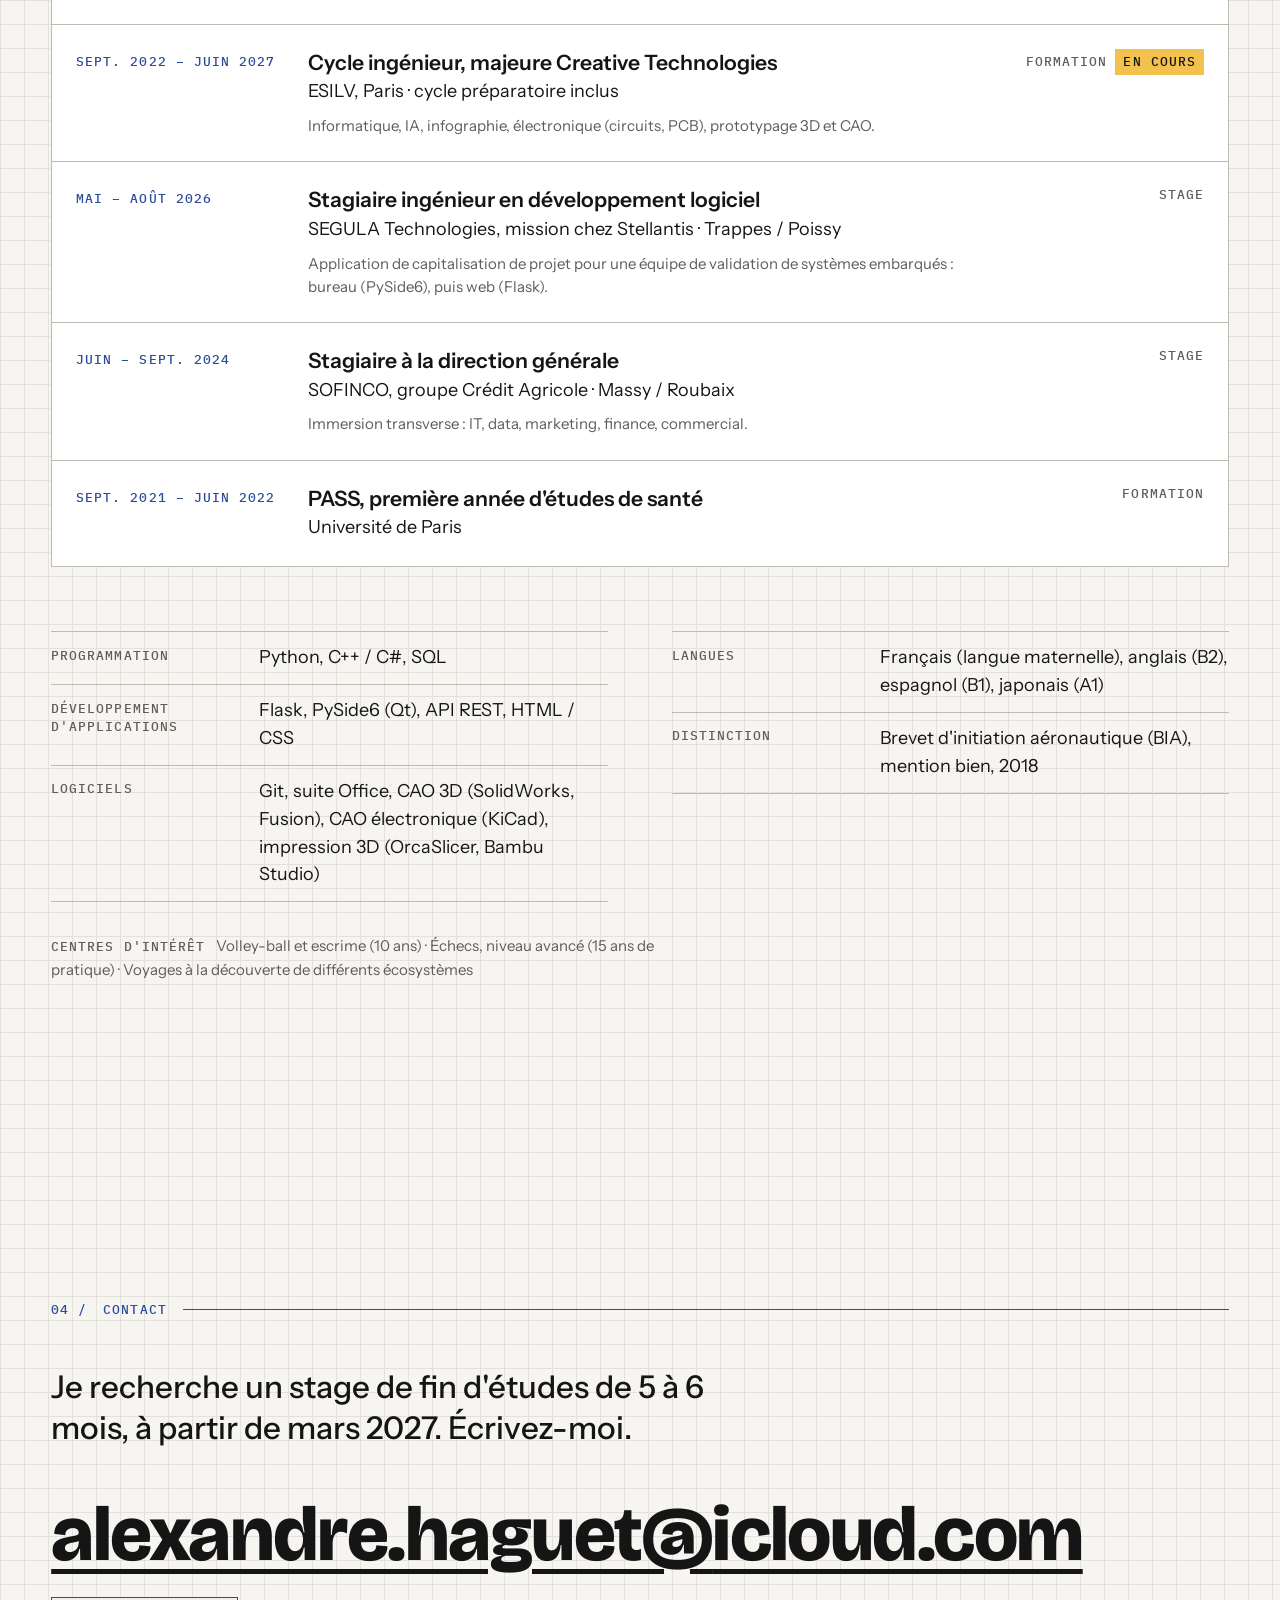
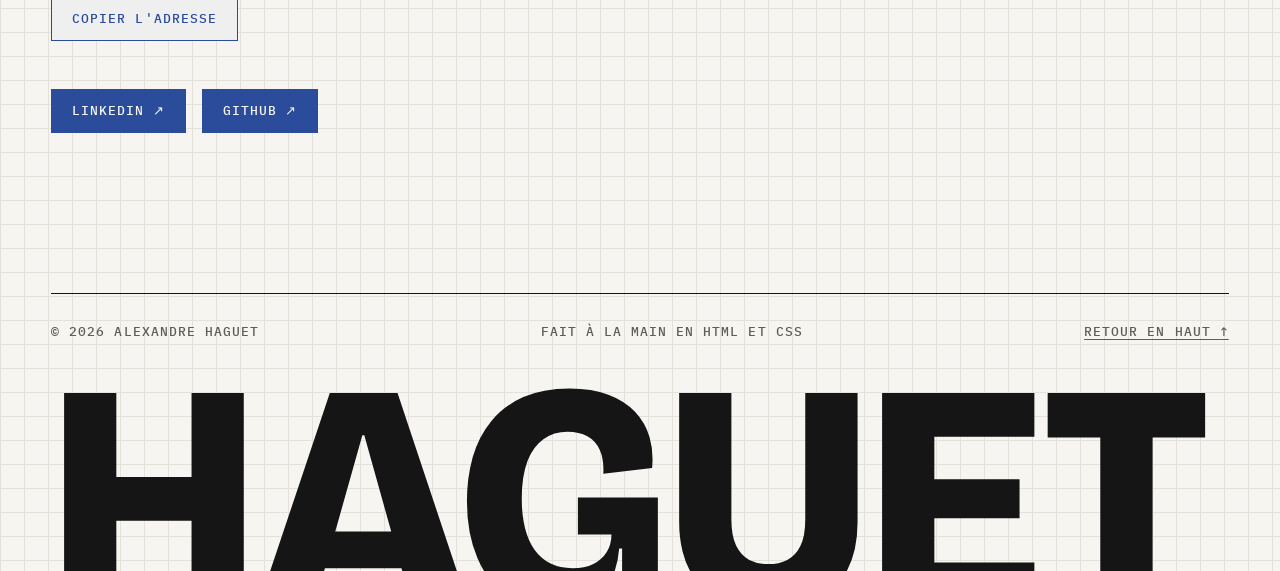
==== commit 0abd4b00: "Étape 9 : corrections de l'audit responsive et accessibilité - Nom du profil jamais coupé sous 375 p" ====
--- a/site/index.html
+++ b/site/index.html
@@ -57,7 +57,9 @@
     <section class="section section--profil" id="profil" aria-labelledby="titre-profil">
       <div class="conteneur">
         <p class="libelle">Portfolio · 2026</p>
-        <h1 class="profil__nom" id="titre-profil">Alexandre<br>Haguet</h1>
+        <!-- L'espace avant <br> est invisible à l'écran, mais fait lire
+             « Alexandre Haguet » (et non « AlexandreHaguet ») aux outils -->
+        <h1 class="profil__nom" id="titre-profil">Alexandre <br>Haguet</h1>
 
         <div class="grille profil__corps">
           <!-- À gauche (sur ordinateur) : accroche et boutons -->
--- a/site/css/layout.css
+++ b/site/css/layout.css
@@ -41,32 +41,45 @@
   border-bottom: 2px solid var(--accent);
 }
 
-/* Mobile : nom sur une ligne, liens sur la suivante */
+/* Mobile : nom sur une ligne, liens sur la suivante.
+   Peu de marge en haut et en bas : les liens ont déjà leur propre hauteur
+   de 44 px (voir plus bas). */
 .en-tete__interieur {
   display: flex;
   flex-wrap: wrap;
-  align-items: baseline;
+  align-items: center;
   justify-content: space-between;
-  gap: var(--espace-1) var(--espace-3);
-  padding-block: var(--espace-2);
+  gap: 0 var(--espace-3);
+  padding-block: 0.25rem;
+}
+
+/* Nom et liens : zone cliquable de 44 px de haut (taille recommandée pour
+   le doigt), sans changer leur apparence. inline-flex + align-items
+   centre le texte verticalement dans cette hauteur. */
+.en-tete__nom,
+.en-tete__liens a {
+  display: inline-flex;
+  align-items: center;
+  min-height: 2.75rem;
+  text-decoration: none;
 }
 
 .en-tete__nom {
   color: var(--accent);
-  text-decoration: none;
-}
-
+}
+
+/* Espace réduit entre les liens sur mobile : les trois tiennent sur une
+   ligne, même sur un écran de 320 px */
 .en-tete__liens {
   display: flex;
   flex-wrap: wrap;
-  gap: var(--espace-3);
-}
-
-.en-tete__liens a {
-  /* Zone cliquable d'au moins 24 px de haut, confortable au doigt */
-  display: inline-block;
-  padding-block: 0.375rem;
-  text-decoration: none;
+  gap: 0 0.75rem;
+}
+
+@media (min-width: 40em) {
+  .en-tete__liens {
+    column-gap: var(--espace-3);
+  }
 }
 
 /* Crochets [ ] autour des liens, ajoutés par le CSS pour ne pas encombrer le
@@ -96,8 +109,10 @@
     z-index: 10;
   }
 
+  /* 17 px + 44 px de lien + 17 px : l'en-tête garde sa hauteur de 78 px
+     (les sections s'arrêtent dessous grâce à scroll-margin-top, plus bas) */
   .en-tete__interieur {
-    padding-block: var(--espace-3);
+    padding-block: 1.0625rem;
   }
 }
 
@@ -160,14 +175,19 @@
 .pied__mentions {
   display: flex;
   flex-wrap: wrap;
+  align-items: center;
   justify-content: space-between;
   gap: var(--espace-1) var(--espace-3);
-  padding-block: var(--espace-3);
+  padding-block: var(--espace-2);
   border-top: 1px solid var(--encre);
   color: var(--gris);
 }
 
+/* « Retour en haut » : zone cliquable de 44 px de haut (18 px de texte +
+   2 × 13 px de marge intérieure), comme l'en-tête */
 .pied__mentions a {
+  display: inline-block;
+  padding-block: 0.8125rem;
   color: inherit;
 }
 
--- a/site/css/sections.css
+++ b/site/css/sections.css
@@ -97,9 +97,12 @@
    ------------------------------------------------------------------------- */
 
 /* Nom en très grand : la première impression */
+/* min(…, 15vw) : sous 375 px de large, la taille diminue avec l'écran pour
+   que « ALEXANDRE » ne soit jamais coupé (au-delà, 15vw est plus grand que
+   --taille-nom et ne change rien). */
 .profil__nom {
   margin-block: var(--espace-3) var(--espace-6);
-  font-size: var(--taille-nom);
+  font-size: min(var(--taille-nom), 15vw);
   font-weight: 800;
 }
 
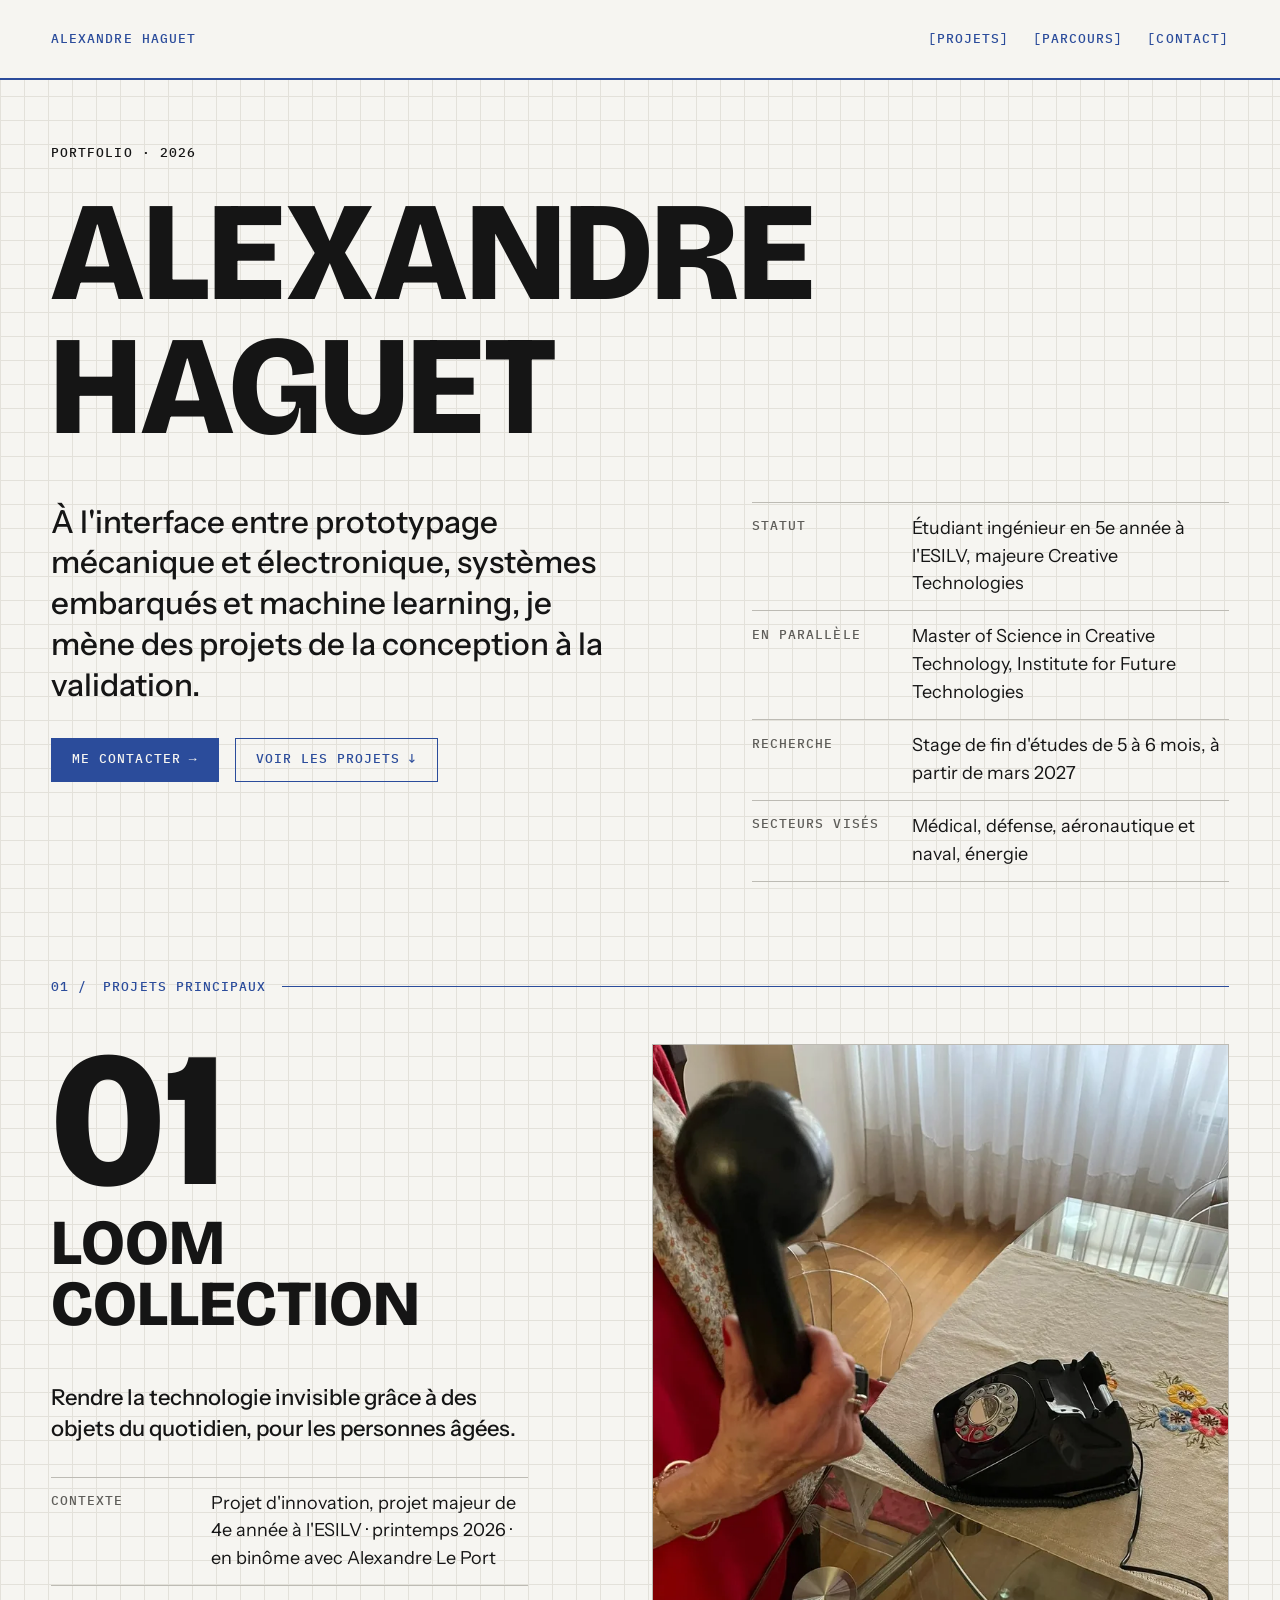
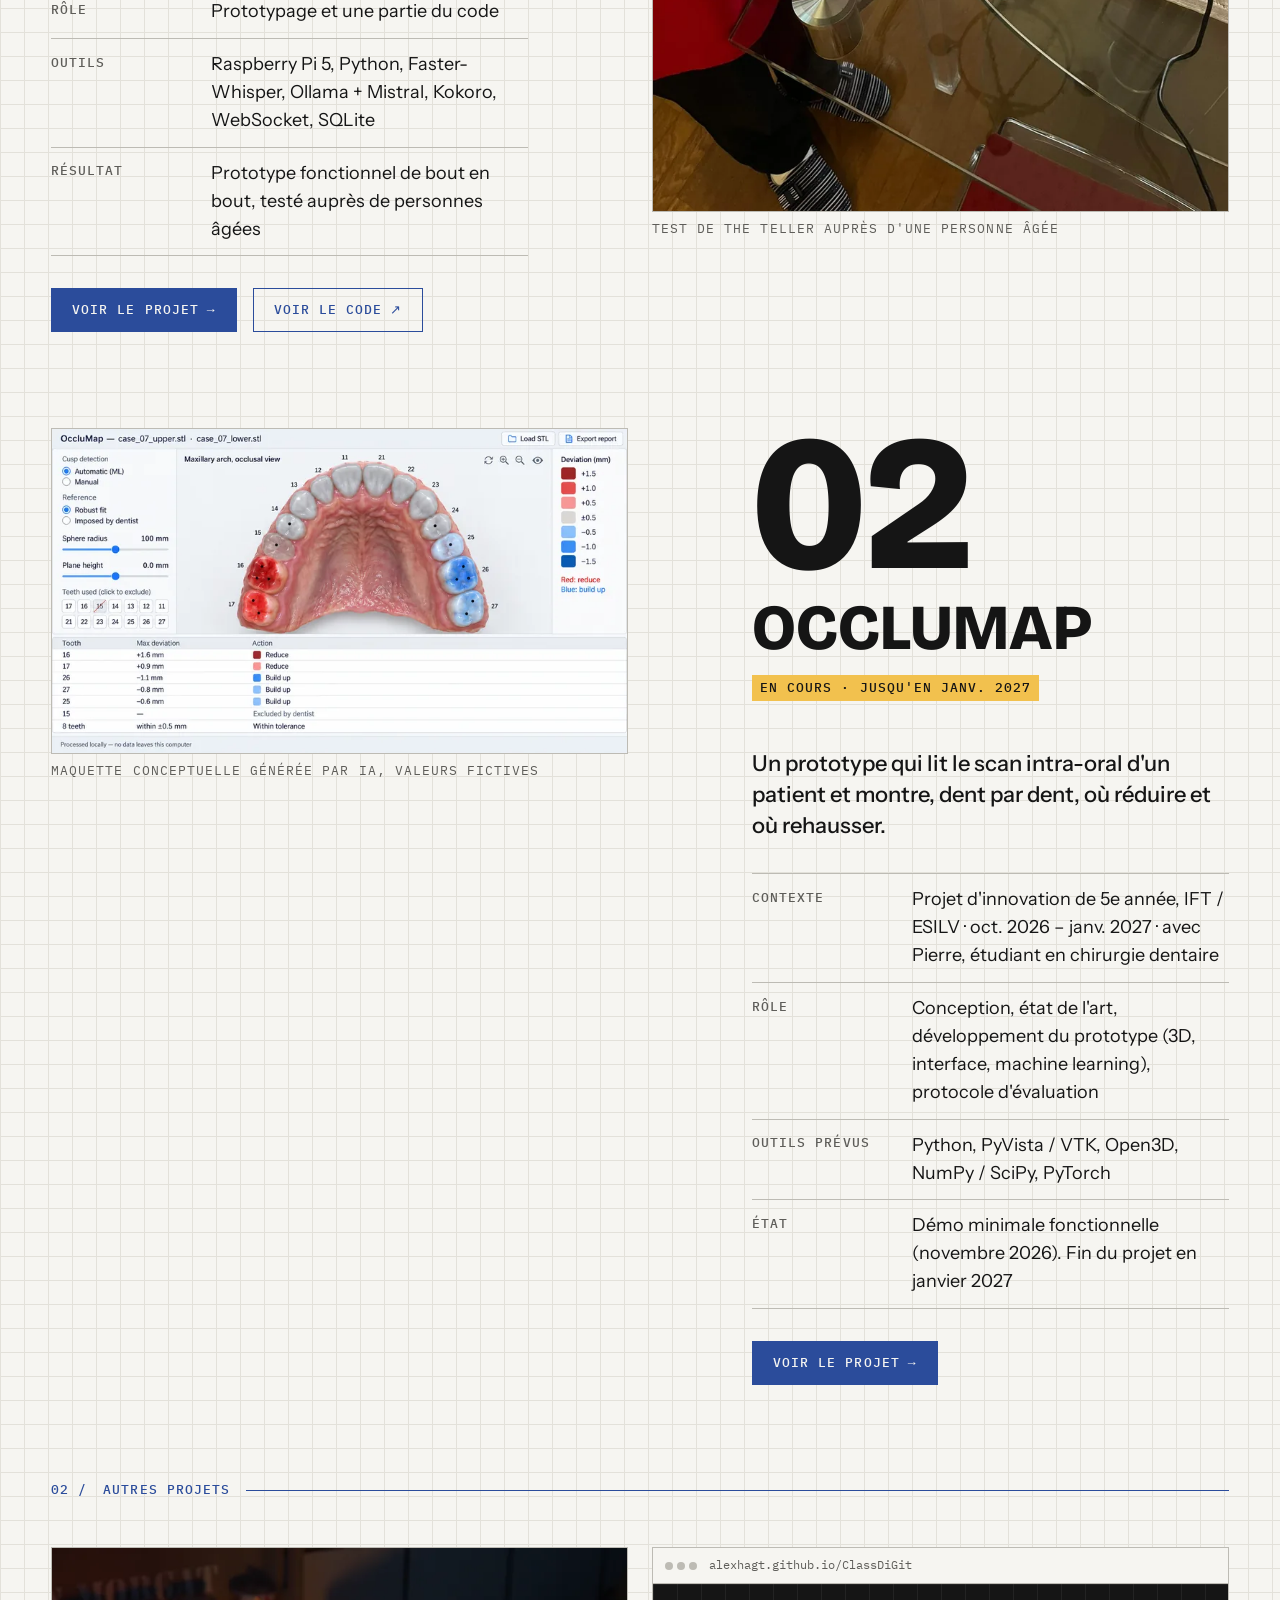
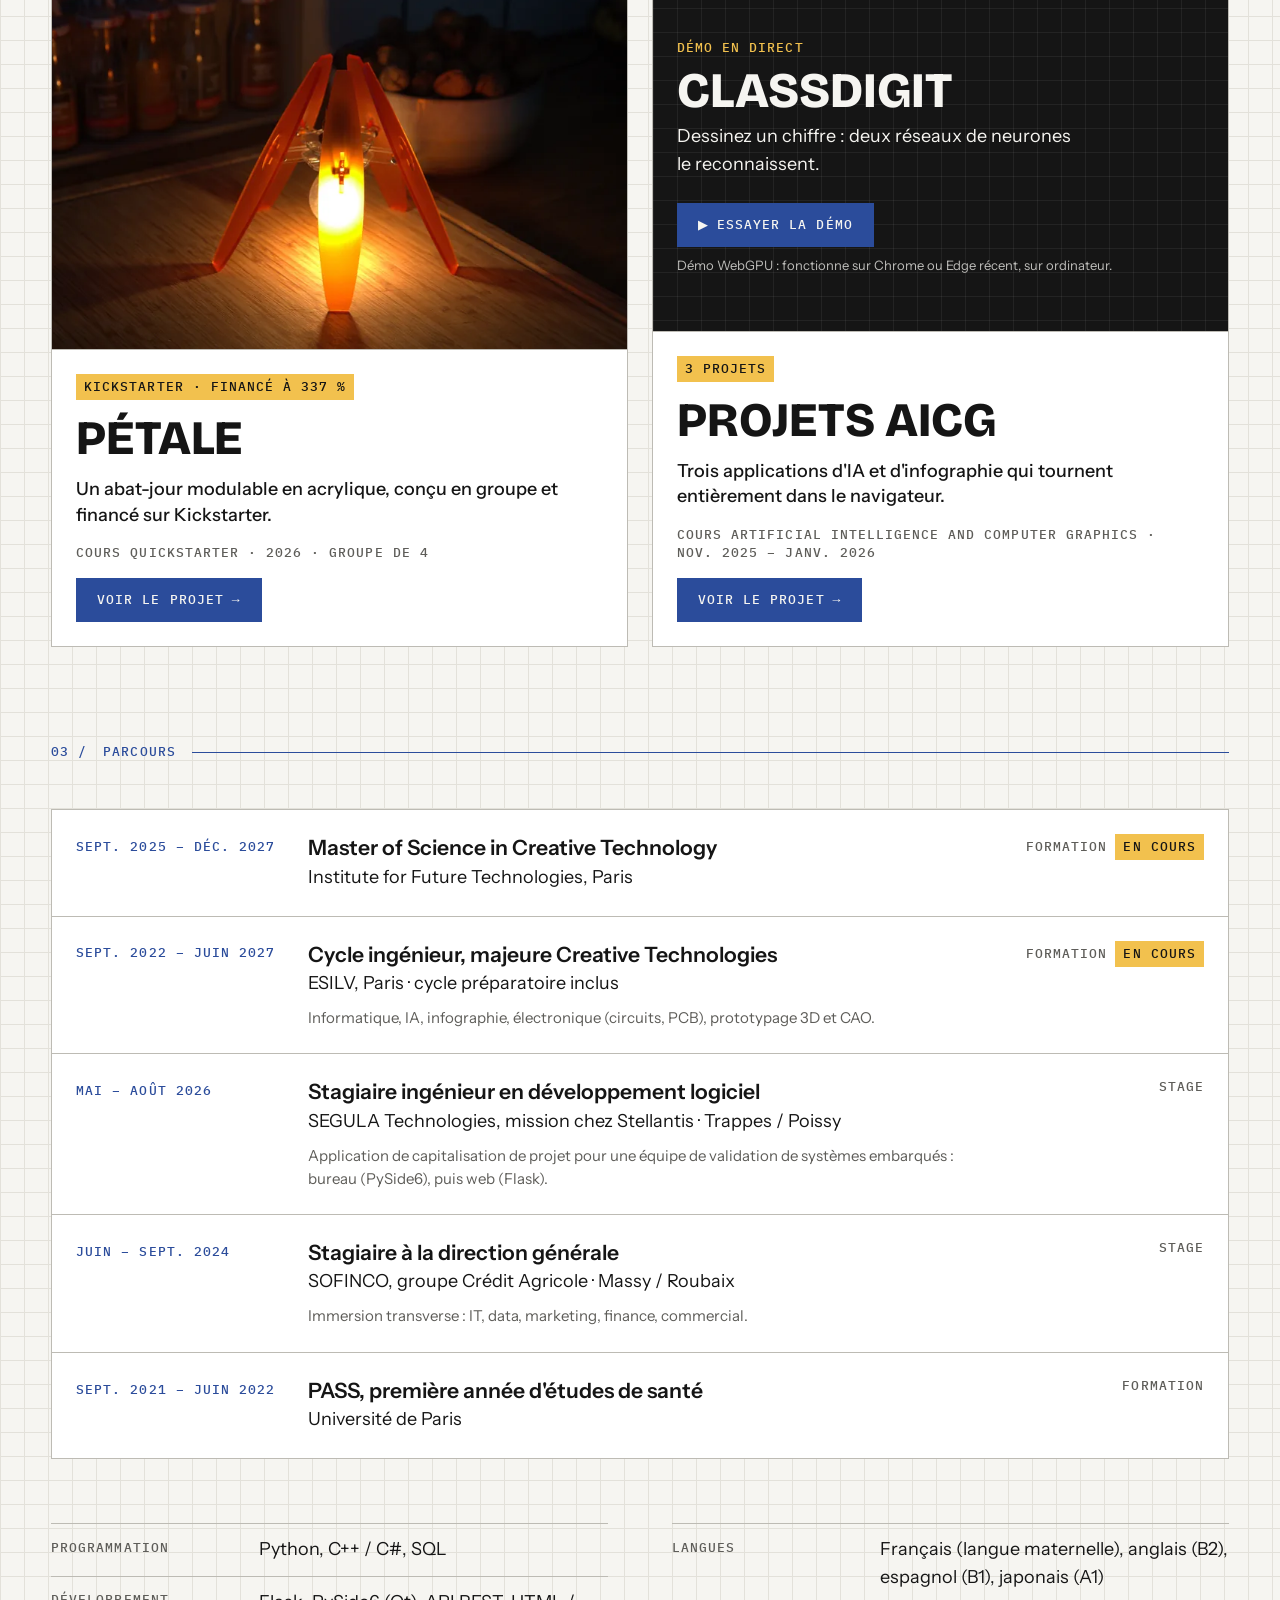
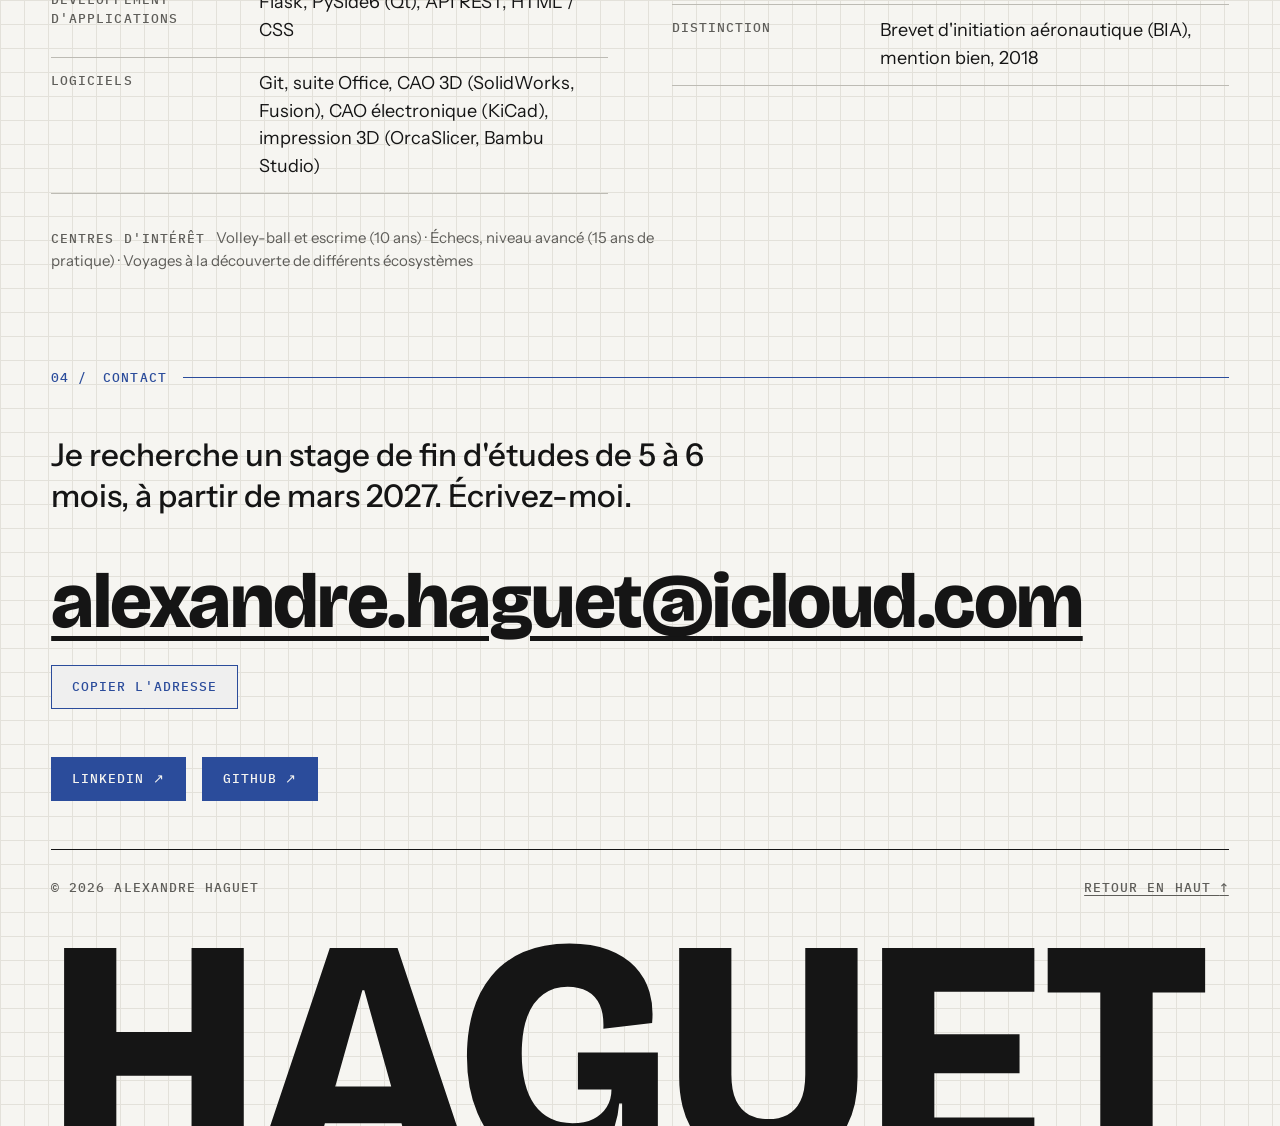
==== commit 8b6e43a0: "Étape 10 : relecture finale - Espace entre les sections réduit (64 px mobile, 96 px ordinateur) - Li" ====
--- a/site/index.html
+++ b/site/index.html
@@ -258,7 +258,7 @@
 
         <ul class="contact__liens" role="list">
           <li>
-            <a class="bouton bouton--plein libelle" href="https://www.linkedin.com/in/alexandre-haguet" target="_blank" rel="noopener">
+            <a class="bouton bouton--plein libelle" href="https://www.linkedin.com/in/alexandre-haguet-2995742ab" target="_blank" rel="noopener">
               LinkedIn <span aria-hidden="true">↗</span>
               <span class="visuellement-cache">(nouvel onglet)</span>
             </a>
@@ -280,7 +280,6 @@
     <div class="conteneur">
       <div class="pied__mentions libelle">
         <p>© 2026 Alexandre Haguet</p>
-        <p>Fait à la main en HTML et CSS</p>
         <a href="#haut">Retour en haut <span aria-hidden="true">↑</span></a>
       </div>
       <!-- Nom géant décoratif : aria-hidden le cache aux lecteurs d'écran,
--- a/site/css/base.css
+++ b/site/css/base.css
@@ -97,7 +97,9 @@
   --espace-4: 2rem;     /*  32 px */
   --espace-6: 3rem;     /*  48 px */
   --espace-8: 4rem;     /*  64 px */
-  --espace-section: 6rem; /* 96 px entre les sections sur mobile */
+  /* Espace entre deux sections (et entre deux grands blocs) : réduit le
+     20/11/2026 à la demande d'Alexandre (auparavant 96 / 160 px) */
+  --espace-section: 4rem; /* 64 px entre les sections sur mobile */
 
   /* Grille : valeurs mobiles, élargies plus bas pour tablette et ordinateur */
   --colonnes: 4;
@@ -124,7 +126,7 @@
     --colonnes: 12;
     /* 48 px, puis grandit avec l'écran (4 % de sa largeur) jusqu'à 96 px */
     --marge: clamp(3rem, 4vw, 6rem);
-    --espace-section: 10rem; /* 160 px entre les sections */
+    --espace-section: 6rem; /* 96 px entre les sections */
   }
 }
 
--- a/site/css/layout.css
+++ b/site/css/layout.css
@@ -121,8 +121,11 @@
    3. Sections
    ------------------------------------------------------------------------- */
 
+/* Chaque section prend la moitié de l'espace en haut et l'autre moitié en
+   bas : entre deux sections, on obtient bien --espace-section au total
+   (64 px sur mobile, 96 px sur ordinateur), et non le double. */
 .section {
-  padding-block: var(--espace-section);
+  padding-block: calc(var(--espace-section) / 2);
 }
 
 /* Le profil est la première section : moins d'espace au-dessus */
--- a/site/css/sections.css
+++ b/site/css/sections.css
@@ -283,8 +283,11 @@
 /* 1 colonne sur mobile, 2 à partir de la tablette, 3 sur ordinateur s'il
    y a au moins 3 cartes. :has(> :nth-child(3)) se lit « la liste qui a un
    3e enfant » : la mise en page s'adapte seule quand on affiche le stage. */
+/* minmax(0, 1fr) dès le mobile : la colonne fait exactement la largeur de
+   l'écran, jamais plus, même si un contenu voudrait l'élargir. */
 .cartes-liste {
   display: grid;
+  grid-template-columns: minmax(0, 1fr);
   gap: var(--gouttiere);
 }
 
@@ -308,6 +311,7 @@
   position: relative;
   display: flex;
   flex-direction: column;
+  min-width: 0; /* la carte peut rétrécir à la largeur de sa colonne */
   border: 1px solid var(--bordure);
   background-color: var(--blanc);
   transition: border-color 0.15s;
@@ -322,8 +326,14 @@
    Dans une rangée, les cartes ont la même hauteur : flex-grow donne la
    hauteur en trop au visuel, pour que les textes des cartes voisines
    commencent au même niveau. */
+/* width: 100% fixe la largeur : le format 3:2 sert alors uniquement à
+   calculer la hauteur. Sans cela, Safari (iPhone) peut faire l'inverse et
+   déduire une largeur trop grande de la hauteur, ce qui élargit la carte
+   au-delà de l'écran. */
 .carte__visuel {
   display: grid;
+  width: 100%;
+  min-width: 0;
   aspect-ratio: 3 / 2;
   flex: 1 0 auto;
   border-bottom: 1px solid var(--bordure);
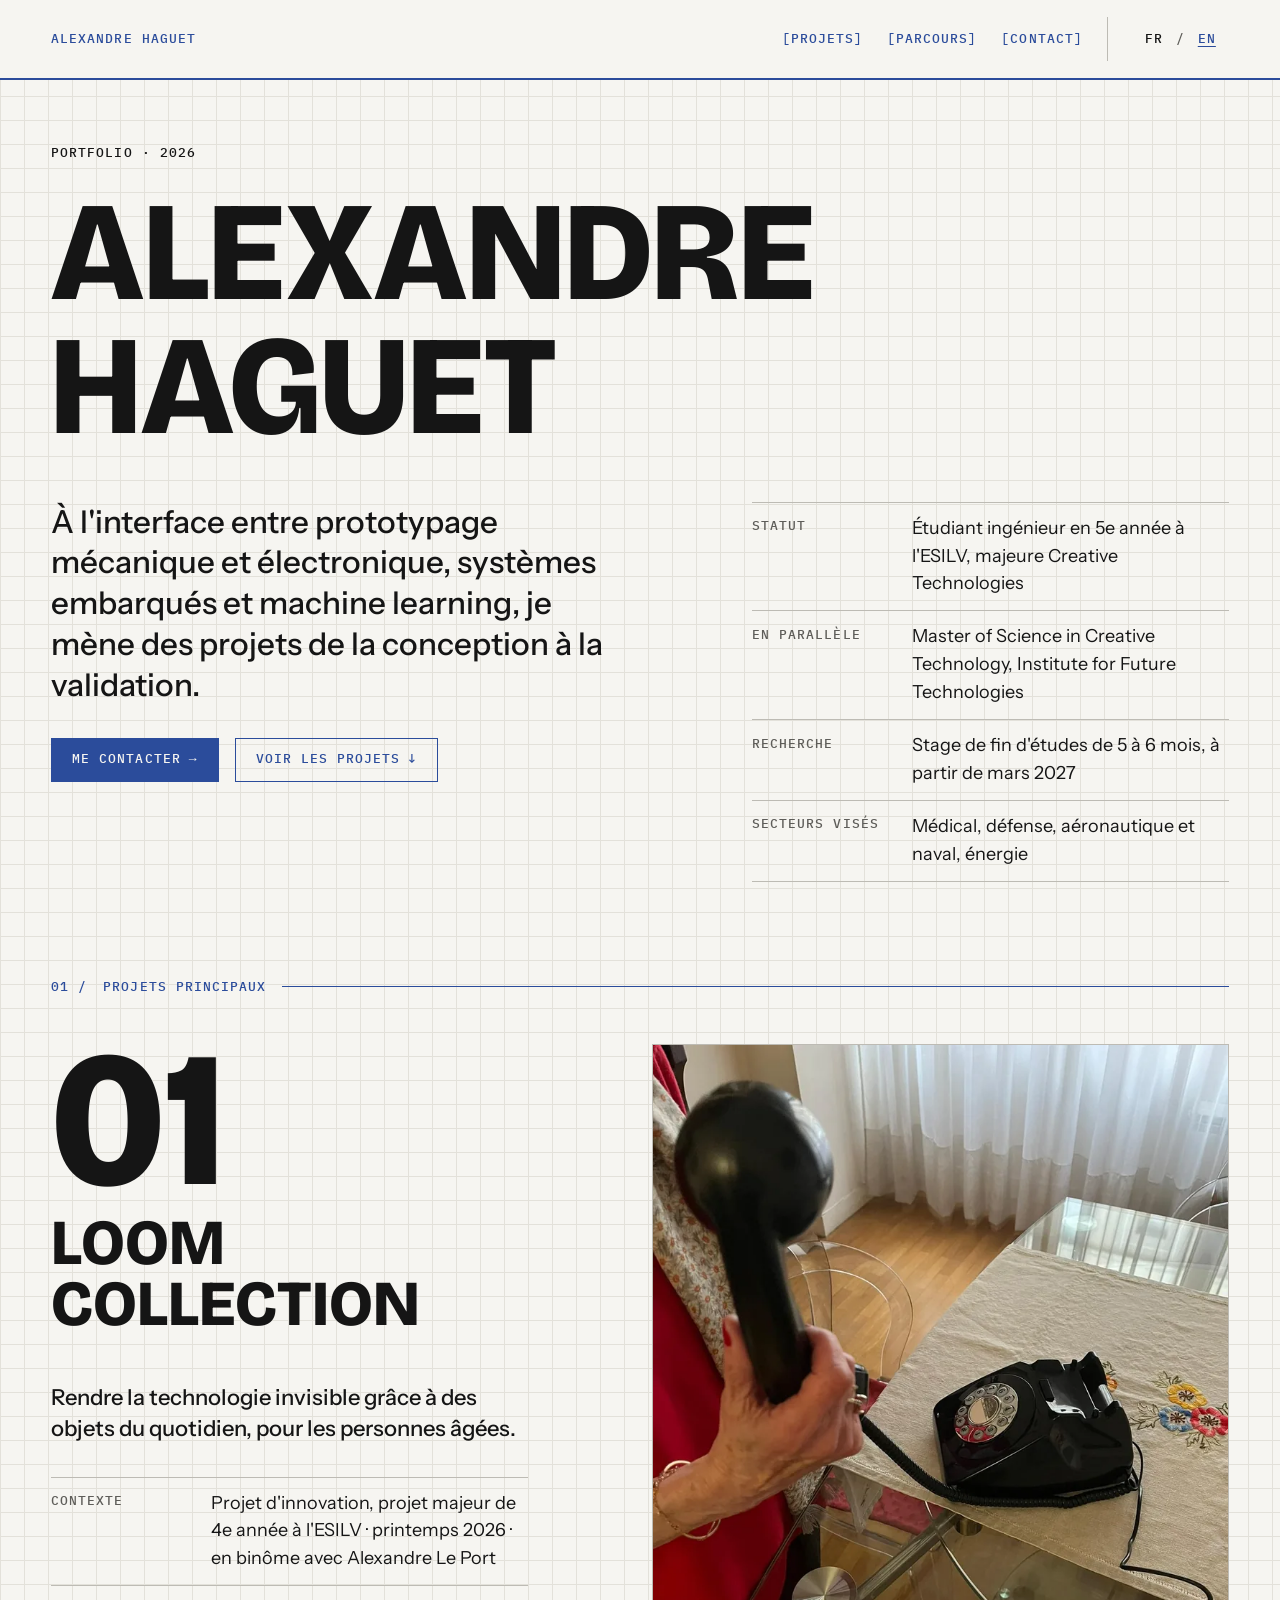
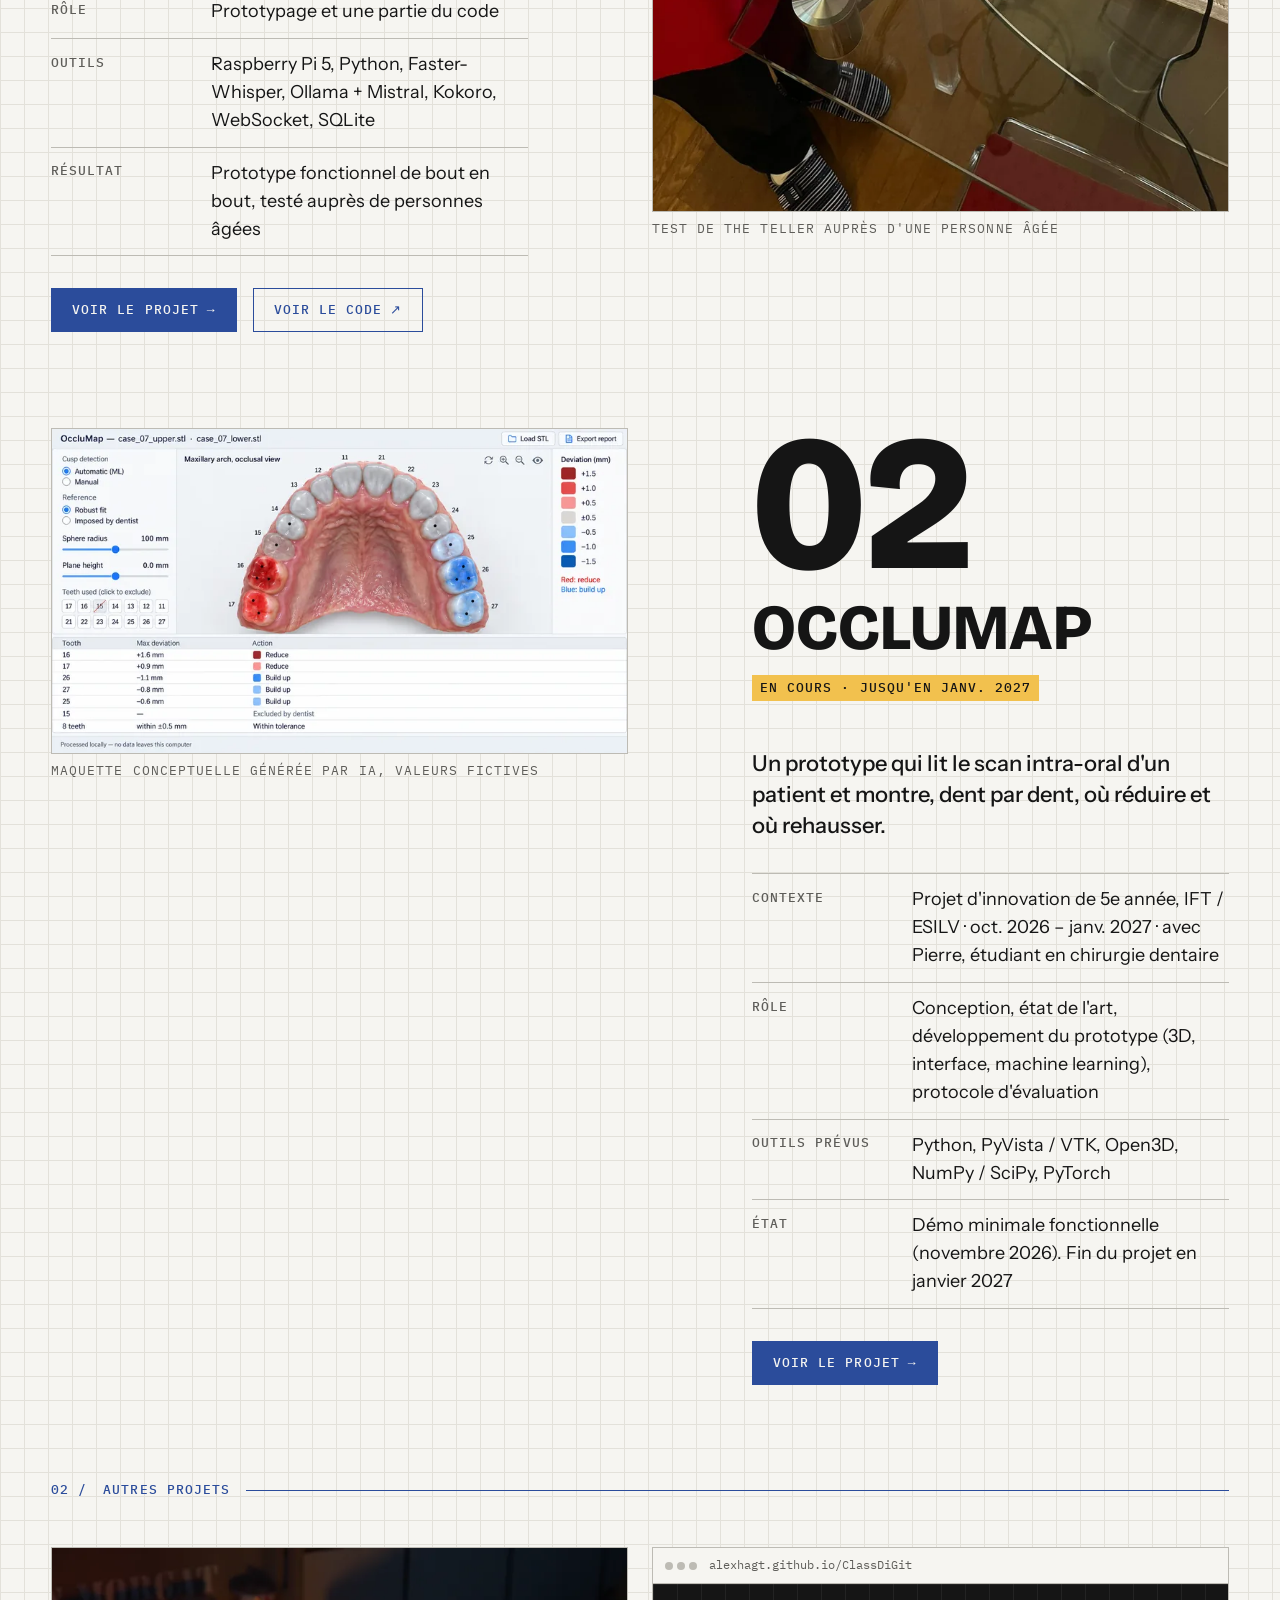
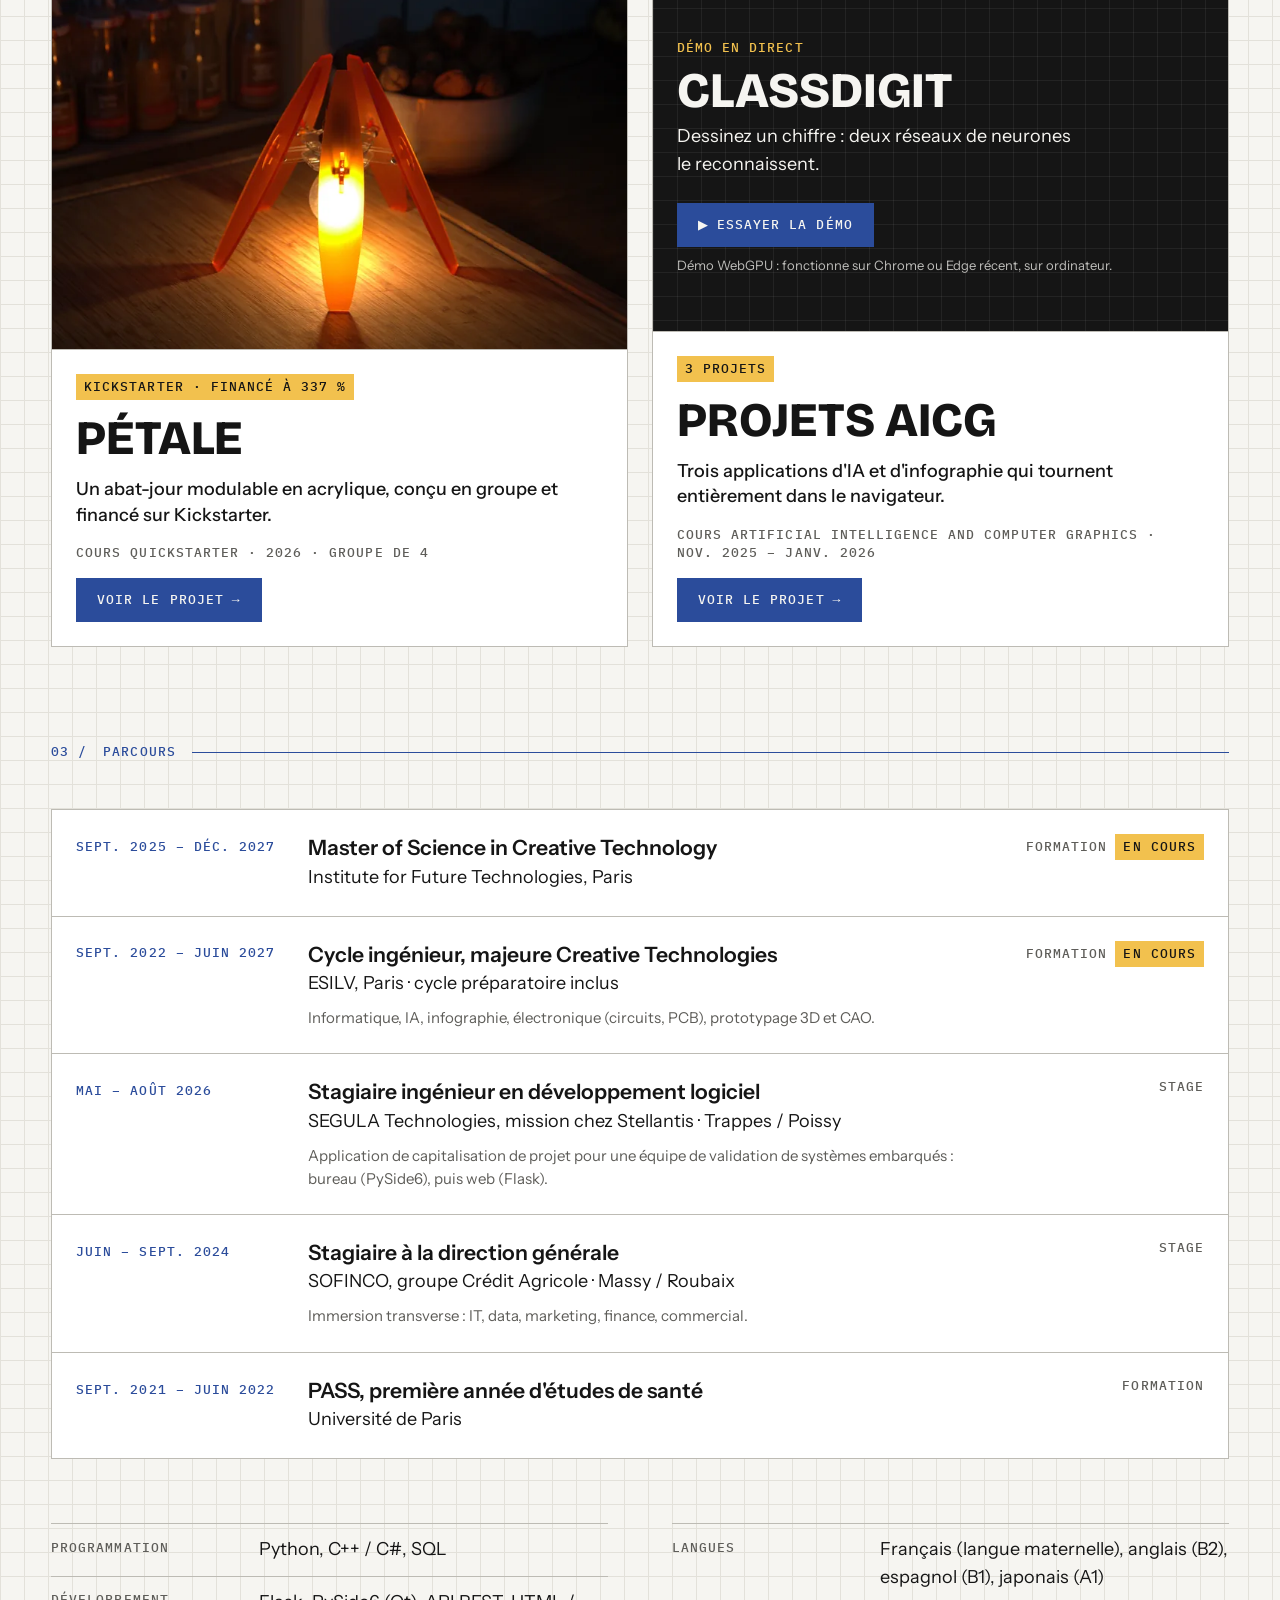
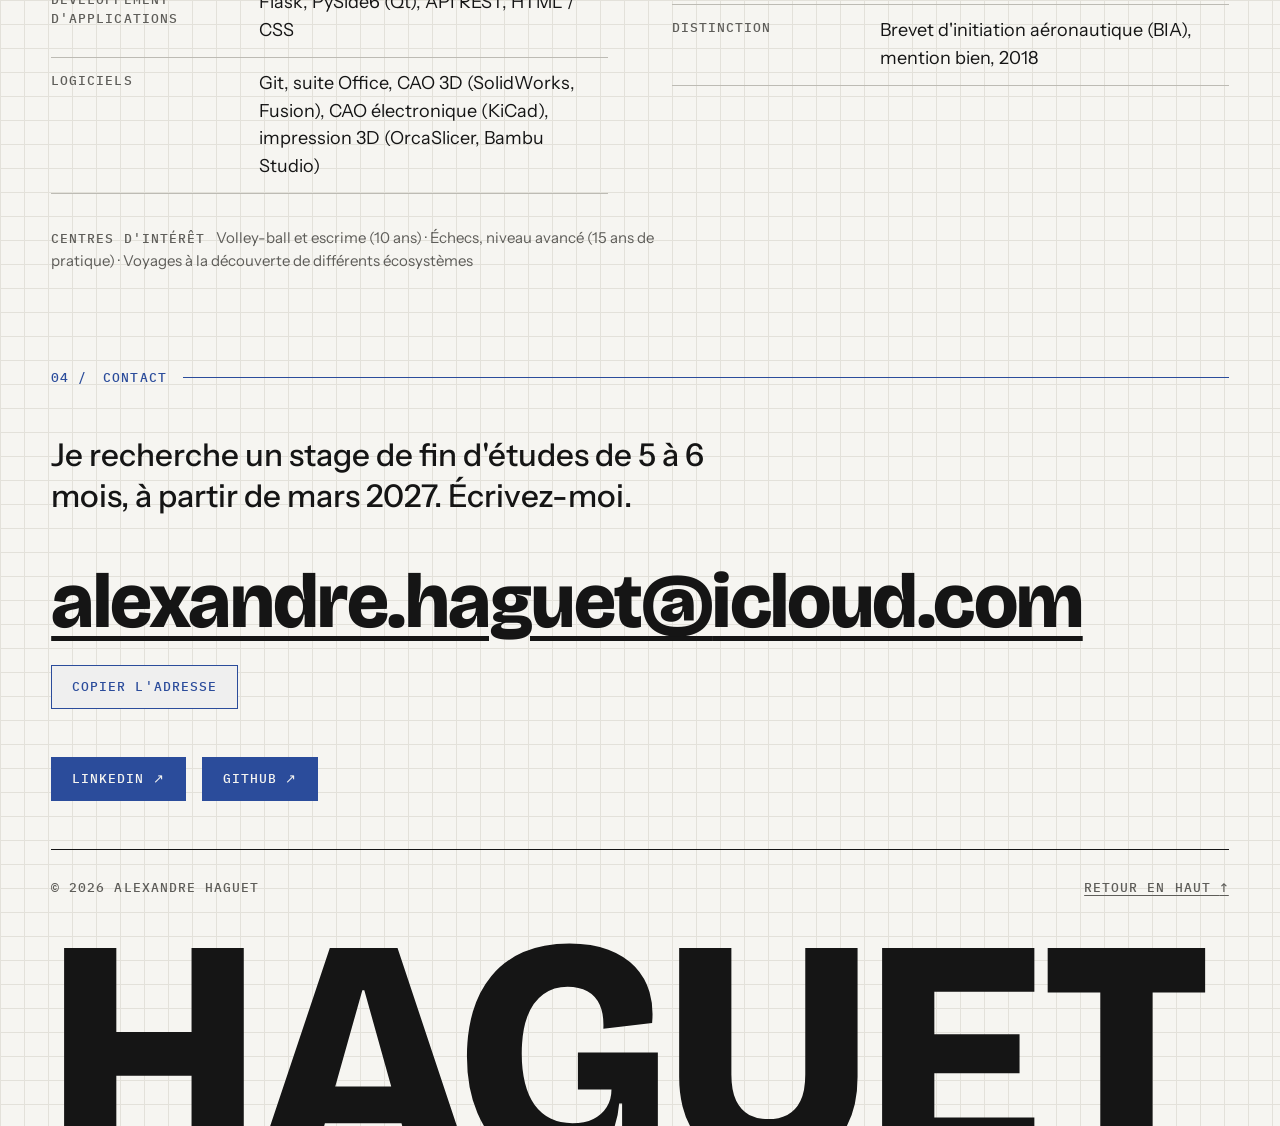
==== commit 32d4a702: "Étape 12 : version anglaise du portfolio - Page anglaise site/en/ (…/portfolio/en/) et projets tradu" ====
--- a/site/index.html
+++ b/site/index.html
@@ -13,6 +13,13 @@
        référencer la page. À RETIRER à l'étape 11 (mise en ligne définitive). -->
   <meta name="robots" content="noindex">
 
+  <!-- Version anglaise de la même page (hreflang = langue de la page liée).
+       Sert aux moteurs de recherche ; adresses complètes obligatoires.
+       x-default : la page proposée quand aucune langue ne correspond. -->
+  <link rel="alternate" hreflang="fr" href="https://alexhagt.github.io/portfolio/">
+  <link rel="alternate" hreflang="en" href="https://alexhagt.github.io/portfolio/en/">
+  <link rel="alternate" hreflang="x-default" href="https://alexhagt.github.io/portfolio/">
+
   <!-- Précharge les deux polices visibles en premier pour éviter un saut
        d'affichage. « crossorigin » est obligatoire pour précharger une police. -->
   <link rel="preload" href="fonts/bricolage-grotesque-variable.woff2" as="font" type="font/woff2" crossorigin>
@@ -25,7 +32,9 @@
 
   <!-- Scripts. « defer » : ils s'exécutent une fois la page lue, dans l'ordre
        où ils sont écrits. Les données doivent donc venir avant le script
-       qui les utilise. -->
+       qui les utilise. textes.js (textes des boutons) vient en premier.
+       Version anglaise : en/index.html, à garder alignée avec cette page. -->
+  <script src="js/textes.js" defer></script>
   <script src="data/projets.fr.js" defer></script>
   <script src="js/projets.js" defer></script>
   <script src="js/contact.js" defer></script>
@@ -47,7 +56,15 @@
           <li><a class="libelle" href="#contact">Contact</a></li>
         </ul>
       </nav>
-      <!-- Étape 12 : la bascule FR / EN viendra ici -->
+      <!-- Bascule de langue : la langue actuelle est écrite en clair
+           (aria-current), l'autre est un lien vers la page traduite.
+           hreflang et lang="en" : le lien mène à une page en anglais, et
+           les lecteurs d'écran prononcent son texte en anglais. -->
+      <p class="en-tete__langues libelle">
+        <span class="en-tete__langue-active" aria-current="true">FR<span class="visuellement-cache"> : français, langue actuelle</span></span>
+        <span class="en-tete__separateur" aria-hidden="true">/</span>
+        <a href="en/" hreflang="en" lang="en">EN<span class="visuellement-cache">: English version</span></a>
+      </p>
     </div>
   </header>
 
--- a/site/css/layout.css
+++ b/site/css/layout.css
@@ -82,6 +82,19 @@
   }
 }
 
+/* Très petits écrans (moins de 352 px, ex. 320 px) : lettres et liens un peu
+   plus serrés, pour que les trois liens tiennent sur une ligne, y compris en
+   anglais (« [BACKGROUND] » est plus long que « [PARCOURS] »). */
+@media (max-width: 22em) {
+  .en-tete__liens {
+    column-gap: var(--espace-1);
+  }
+
+  .en-tete__liens a {
+    letter-spacing: 0.02em;
+  }
+}
+
 /* Crochets [ ] autour des liens, ajoutés par le CSS pour ne pas encombrer le
    HTML. Le texte après « / » est vide : les lecteurs d'écran ne lisent pas
    les crochets. */
@@ -98,6 +111,62 @@
 .en-tete__liens a:hover,
 .en-tete__liens a:focus-visible {
   text-decoration: underline;
+}
+
+/* Bascule de langue « FR / EN ».
+   order : change l'ordre d'affichage sans toucher au HTML. Sur mobile, la
+   bascule se place à droite du nom (ligne 1) et le menu passe seul sur la
+   ligne 2 (flex-basis: 100% = toute la largeur). */
+.en-tete__nom { order: 0; }
+.en-tete__langues { order: 1; }
+.en-tete nav { order: 2; flex-basis: 100%; }
+
+.en-tete__langues {
+  display: flex;
+  align-items: center;
+  color: var(--gris);
+}
+
+/* Les deux langues ont la même largeur (44 px, zone cliquable conseillée
+   pour le doigt) et sont centrées : le « / » tombe bien au milieu. */
+.en-tete__langues a,
+.en-tete__langue-active {
+  display: inline-flex;
+  align-items: center;
+  justify-content: center;
+  min-width: 2.75rem;
+  min-height: 2.75rem;
+}
+
+/* Langue actuelle : en encre, non cliquable */
+.en-tete__langue-active {
+  color: var(--encre);
+}
+
+/* Lien vers l'autre langue : couleur des liens */
+.en-tete__langues a {
+  color: var(--accent);
+}
+
+.en-tete__langues a:hover,
+.en-tete__langues a:focus-visible {
+  text-decoration: underline;
+}
+
+/* Tablette et plus : tout sur une ligne. Le menu est poussé à droite
+   (margin-left: auto), la bascule vient après lui, séparée par un filet. */
+@media (min-width: 48em) {
+  .en-tete nav {
+    order: 1;
+    flex-basis: auto;
+    margin-left: auto;
+  }
+
+  .en-tete__langues {
+    order: 2;
+    padding-left: var(--espace-3);
+    border-left: 1px solid var(--bordure);
+  }
 }
 
 /* Ordinateur : tout sur une ligne, et l'en-tête reste visible en haut de
